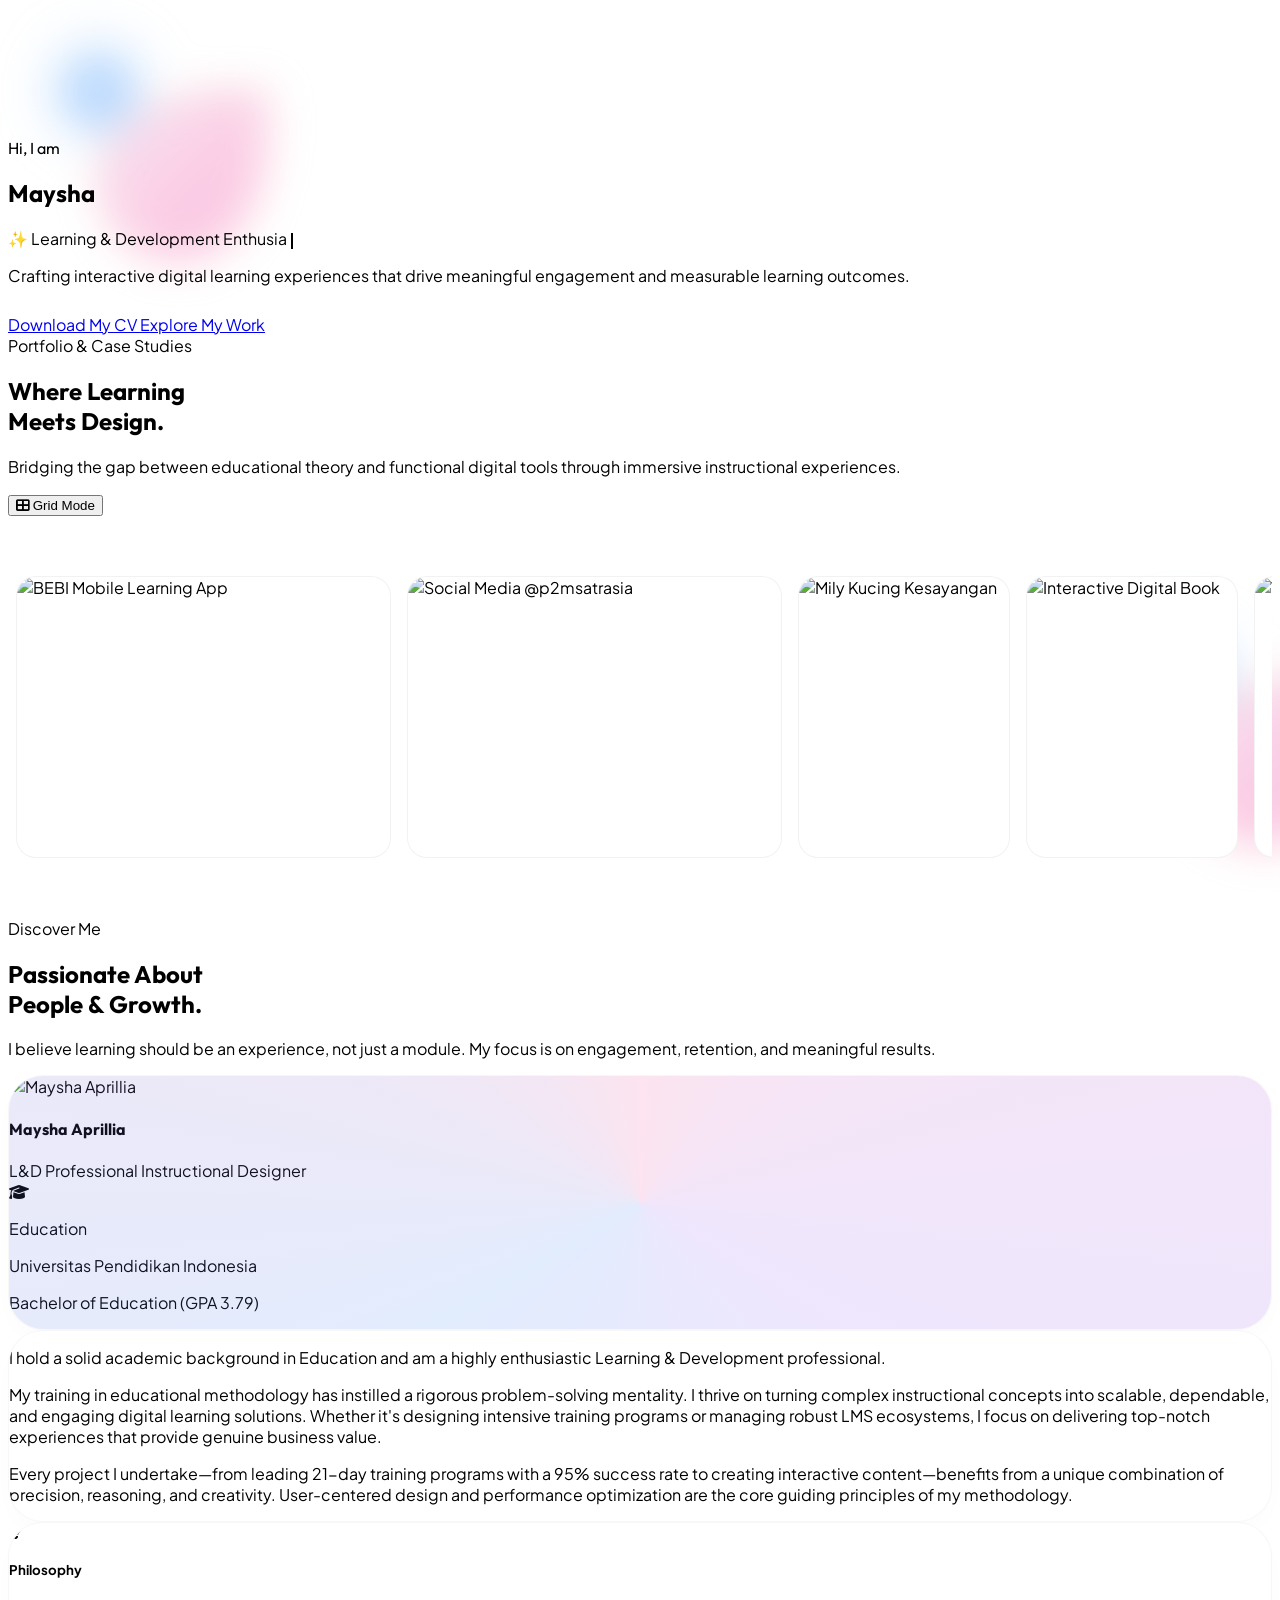
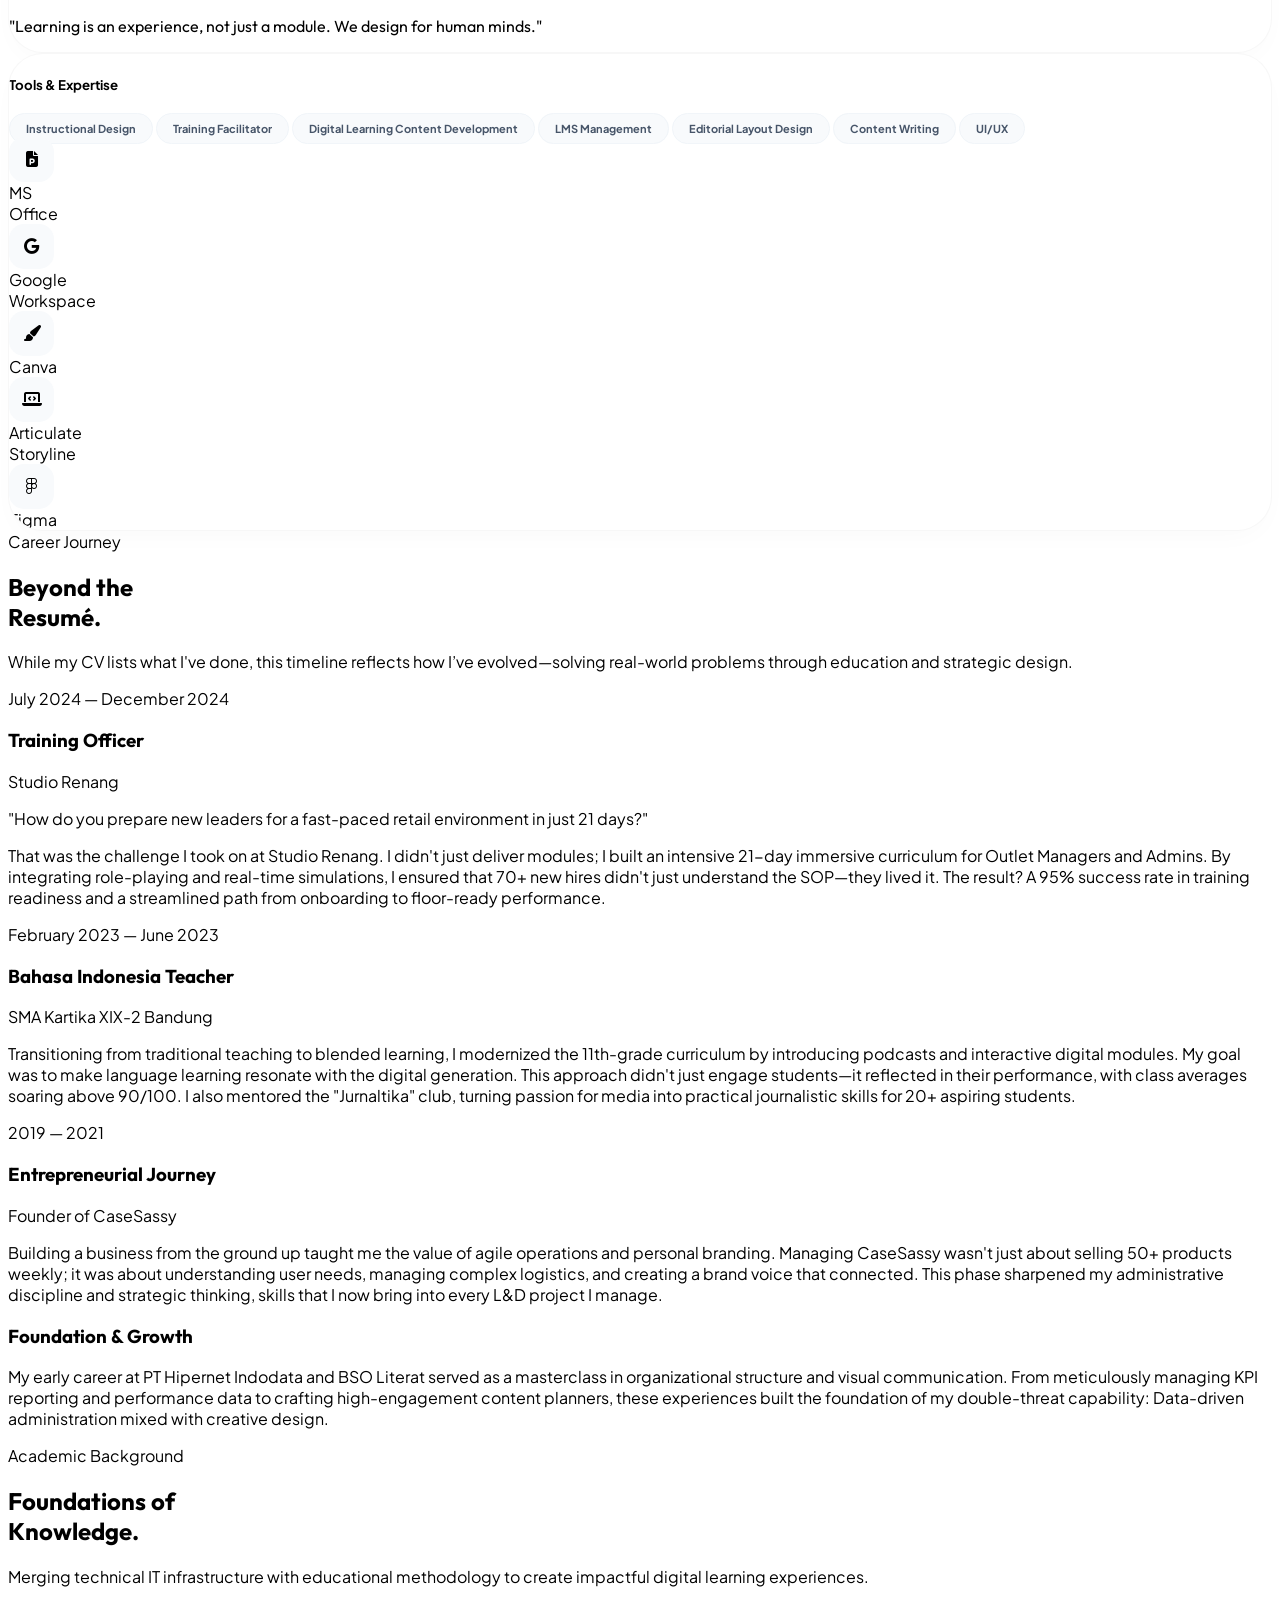
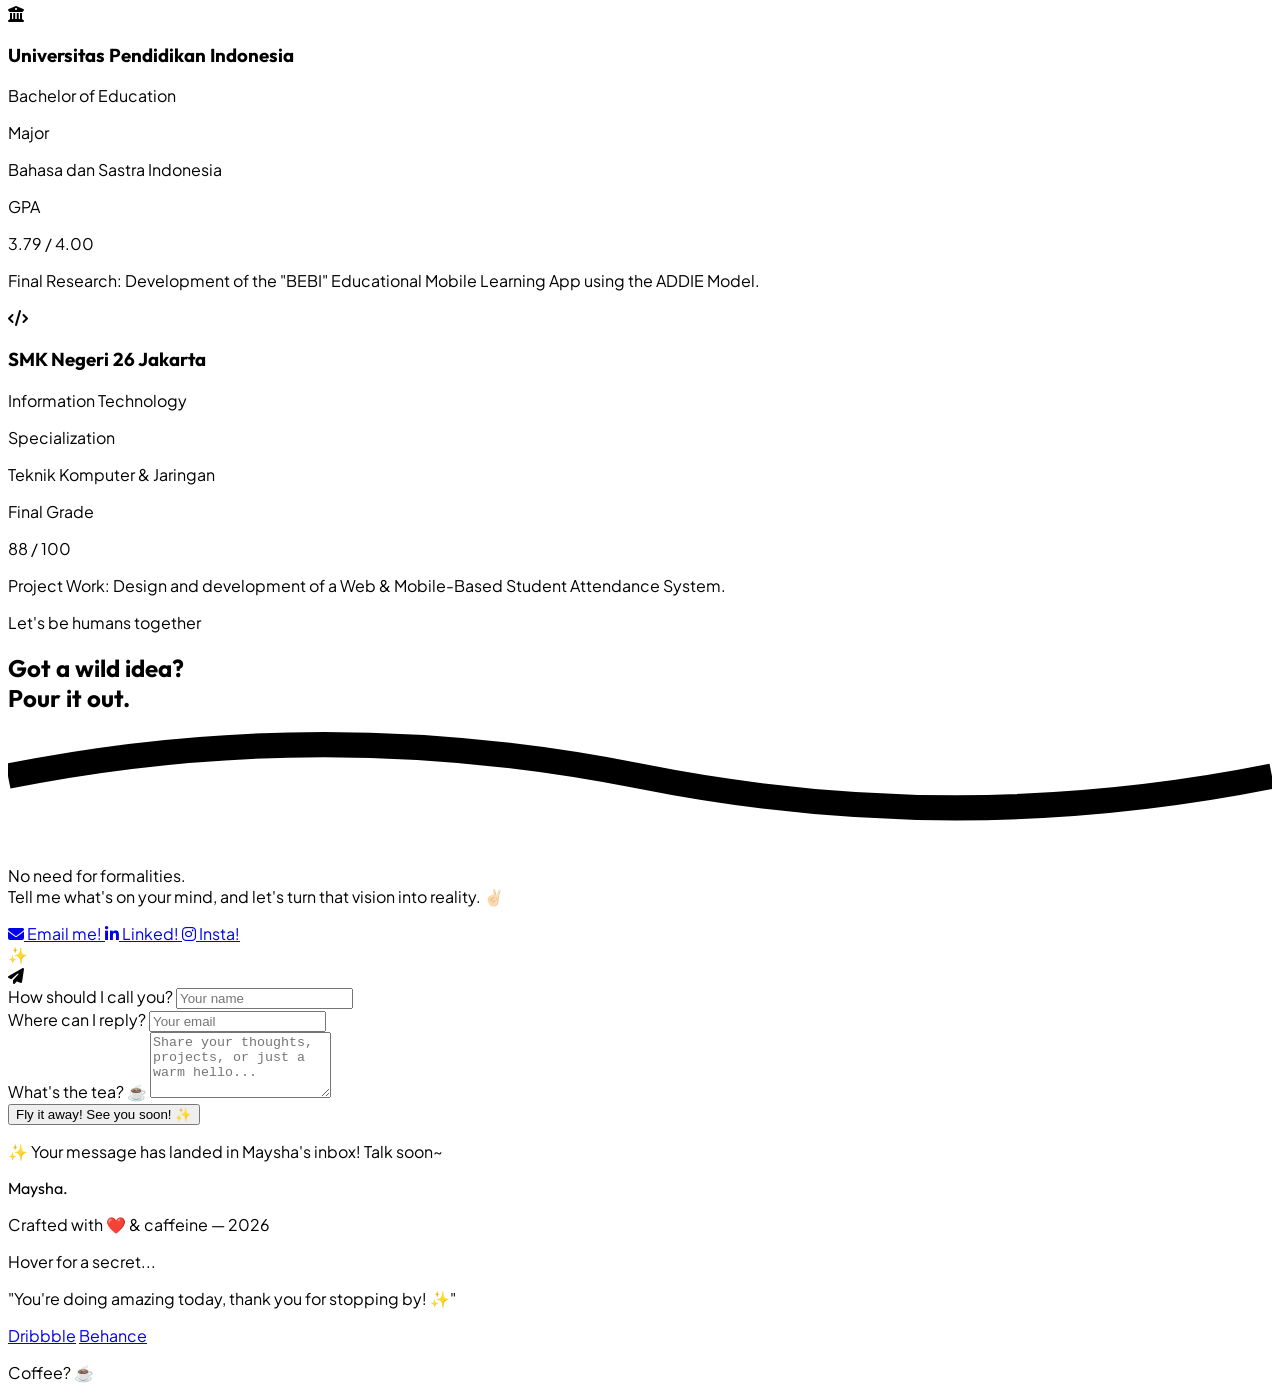
==== index.html @ 2170036a "Update index.html" ====
<!DOCTYPE html>
<html lang="id">
<head>
    <meta charset="UTF-8">
    <meta name="viewport" content="width=device-width, initial-scale=1.0">
    <meta name="description" content="Maysha Aprillia - Learning & Development Professional | Instructional Designer | Digital Learning Content Specialist">
    <title>Maysha Aprillia | L&D Professional</title>
	<link rel="icon" type="image/png" href="NAMA_FILE_GAMBAR_KAMU.png">
    
    <!-- Tailwind CSS -->
    <script src="https://cdn.tailwindcss.com"></script>
    <!-- Font Awesome -->
    <link rel="stylesheet" href="https://cdnjs.cloudflare.com/ajax/libs/font-awesome/6.5.1/css/all.min.css">
    <!-- Google Fonts -->
    <link href="https://fonts.googleapis.com/css2?family=Outfit:wght@400;700;900&family=Plus+Jakarta+Sans:wght@300;400;600;700&display=swap" rel="stylesheet">
    
    <style>
        :root {
            --primary-pink: #ec4899;
            --hover-pink: #db2777;
        }
        body {
            font-family: 'Plus Jakarta Sans', sans-serif;
            scroll-behavior: smooth;
            overflow-x: hidden;
        }
        .font-heading {
            font-family: 'Outfit', sans-serif;
        }
        .glass {
            background: rgba(255, 255, 255, 0.75);
            backdrop-filter: blur(12px);
            border: 1px solid rgba(255, 255, 255, 0.4);
        }
        .dark .glass {
            background: rgba(15, 23, 42, 0.75);
            border: 1px solid rgba(255, 255, 255, 0.1);
        }
        
        /* Reveal Animation Styles */
        .reveal {
            opacity: 0;
            transform: translateY(30px);
            transition: all 0.8s cubic-bezier(0.4, 0, 0.2, 1);
        }
        .reveal.active {
            opacity: 1;
            transform: translateY(0);
        }
        

		@keyframes blob {
            0% { transform: translate(0px, 0px) scale(1); }
            33% { transform: translate(30px, -50px) scale(1.1); }
            66% { transform: translate(-20px, 20px) scale(0.9); }
            100% { transform: translate(0px, 0px) scale(1); }
        }
        .animate-blob { animation: blob 7s infinite; }

        .typing-cursor::after {
            content: '';
            display: inline-block;
            width: 2px;
            height: 1em;
            background-color: currentColor;
            margin-left: 4px;
            animation: blink 0.6s infinite;
            vertical-align: middle;
        }
        @keyframes blink { 50% { opacity: 0; } }
		
		/* Animasi Float untuk Core Skills */
        @keyframes float {
            0%, 100% { transform: translateY(0px); }
            50% { transform: translateY(-10px); }
        }
        .float-anim { animation: float 4s ease-in-out infinite; }
        .float-anim-delay-1 { animation: float 5s ease-in-out infinite 1s; }
        .float-anim-delay-2 { animation: float 4.5s ease-in-out infinite 0.5s; }
        .animate-float { animation: float 4s ease-in-out infinite; }

        /* Social Creative Hover */
        .social-creative {
            transition: all 0.4s cubic-bezier(0.175, 0.885, 0.32, 1.275);
        }
        .social-creative:hover {
            transform: translateY(-8px) scale(1.15) rotate(5deg);
            box-shadow: 0 10px 25px rgba(236, 72, 153, 0.6);
        }
		
		.social-item {
			transition: all 0.3s ease;
		}

		.social-item:hover {
			transform: translateX(8px);
		}

        /* --- BAGIAN BUNGA GRADIENT INTERAKTIF --- */
        .flower-hero {
            position: absolute;
            width: 450px;
            height: 450px;
            filter: blur(20px);
            opacity: 0.5;
            z-index: 0;
            pointer-events: none;
            transition: transform 1.2s cubic-bezier(0.2, 0.8, 0.2, 1);
            animation: slow-rotate 25s linear infinite;
        }
        
        .flower-top-left { top: -15%; left: -10%; }
        .flower-bottom-right { bottom: 0%; right: -10%; animation-direction: reverse; }

        .flower-core {
            position: absolute;
            top: 50%;
            left: 50%;
            transform: translate(-50%, -50%);
            width: 80px;
            height: 80px;
            background: linear-gradient(135deg, #93c5fd, #60a5fa);
            border-radius: 50%;
            box-shadow: 0 0 50px rgba(147, 197, 253, 0.8), inset 0 0 15px rgba(255,255,255,0.6);
            z-index: 10;
            animation: pulse-core 4s ease-in-out infinite;
        }

        .petal {
            position: absolute;
            top: 50%;
            left: 50%;
            width: 170px;
            height: 170px;
            background: linear-gradient(135deg, #fbcfe8, #f472b6);
            border: 2px solid rgba(253, 224, 71, 0.5);
            border-radius: 80% 0 55% 50% / 55% 0 80% 50%;
            transform-origin: 0% 0%;
            animation: sway-enhanced 10s ease-in-out infinite alternate;
            box-shadow: 
                inset -10px -10px 20px rgba(255,255,255,0.4),
                inset 10px 10px 20px rgba(0,0,0,0.05);
        }

        @keyframes slow-rotate {
            from { transform: rotate(0deg); }
            to { transform: rotate(360deg); }
        }

        @keyframes pulse-core {
            0%, 100% { transform: translate(-50%, -50%) scale(1); filter: brightness(1); }
            50% { transform: translate(-50%, -50%) scale(1.2); filter: brightness(1.3); }
        }

        @keyframes sway-enhanced {
            0% { 
                transform: rotate(var(--angle)) scale(1) skew(0deg);
                filter: hue-rotate(0deg) saturate(1);
            }
            50% {
                filter: hue-rotate(10deg) saturate(1.2);
            }
            100% { 
                transform: rotate(calc(var(--angle) + 25deg)) scale(1.1) skew(8deg);
                filter: hue-rotate(-10deg) saturate(1);
            }
        }
        /* --- AKHIR BAGIAN BUNGA --- */

        .nav-scrolled #nav-inner {
            background: rgba(255, 255, 255, 0.8);
            backdrop-filter: blur(10px);
            box-shadow: 0 4px 20px rgba(0,0,0,0.05);
            border-radius: 1.5rem;
            margin-top: 0.5rem;
        }
        .dark .nav-scrolled #nav-inner {
            background: rgba(15, 23, 42, 0.8);
            border: 1px solid rgba(255,255,255,0.1);
        }
		
		/* LIGHT GLASSMORPHISM */
        .glass-white {
            background: rgba(255, 255, 255, 0.4);
            backdrop-filter: blur(12px);
            -webkit-backdrop-filter: blur(12px);
            border: 1px solid rgba(255, 255, 255, 0.6);
            box-shadow: 0 8px 32px 0 rgba(31, 38, 135, 0.05);
            transition: all 0.4s cubic-bezier(0.4, 0, 0.2, 1);
        }
        
        .glass-white:hover {
            background: rgba(255, 255, 255, 0.6);
            border-color: rgba(236, 72, 153, 0.3);
            transform: translateY(-3px);
            box-shadow: 0 12px 40px 0 rgba(31, 38, 135, 0.1);
        }

        
        .pattern-bg {
            position: absolute;
            top: 0; left: 0; width: 100%; height: 100%;
            background-image: radial-gradient(#e2e8f0 1px, transparent 1px);
            background-size: 40px 40px;
            opacity: 0.5;
        }

        /* --- Custom Navigation --- */
        #navbar {
			transition: 
				width 0.6s cubic-bezier(0.16, 1, 0.3, 1), 
				top 0.6s cubic-bezier(0.16, 1, 0.3, 1), 
				padding 0.6s cubic-bezier(0.16, 1, 0.3, 1), 
				background-color 0.6s ease,
				border-radius 0.6s cubic-bezier(0.16, 1, 0.3, 1),
				box-shadow 0.6s ease;
			width: 100%;
			top: 0;
			left: 50%;
			transform: translateX(-50%) translateZ(0); /* Tambahkan translateZ untuk akselerasi GPU */
			padding: 1.5rem 2rem;
			will-change: width, top, padding;
			backface-visibility: hidden;
		}

		.nav-scrolled {
			top: 15px !important;
			width: 90% !important;
			max-width: 1200px;
			background: rgba(255, 255, 255, 0.75) !important;
			backdrop-filter: blur(10px); /* Kurangi sedikit blur untuk performa */
			-webkit-backdrop-filter: blur(10px);
			border-radius: 24px;
			padding: 0.75rem 2.5rem !important;
			box-shadow: 0 20px 25px -5px rgba(0, 0, 0, 0.05);
			border: 1px solid rgba(255, 255, 255, 0.4);
		}

        .dark .nav-scrolled {
            background: rgba(15, 23, 42, 0.75) !important;
            border: 1px solid rgba(255,255,255,0.1);
        }

        .nav-link {
            position: relative;
            font-size: 13px;
            font-weight: 600;
            letter-spacing: 0.02em;
        }
        .nav-link::after {
            content: '';
            position: absolute;
            width: 0; height: 2px; bottom: -4px; left: 0;
            background-color: var(--primary-pink);
            transition: width 0.3s ease;
        }
        .nav-link:hover::after { width: 100%; }

        /* Slider Container */
		.slider-wrapper {
			width: 100%;
			padding: 60px 0;
			overflow-x: auto; /* HARUS auto supaya bisa digeser manual */
			position: relative;
			transition: all 0.5s ease;
			
			/* Tambahkan ini biar geser pakai jari/touchpad kerasa smooth */
			scroll-behavior: auto; /* Pakai auto biar JS loop kita gak 'delay' */
			-webkit-overflow-scrolling: touch;
			
			/* Menyembunyikan scrollbar */
			scrollbar-width: none;
		}

		.slider-wrapper::-webkit-scrollbar {
			display: none;
		}

        .marquee-content {
			display: flex;
			width: max-content;
			animation: scroll 40s linear infinite;
			will-change: transform; /* Tambahkan ini untuk performa lebih enteng */
		}

        /* Animasi berhenti HANYA saat kursor di atas card tertentu */
        .project-card:hover ~ .project-card { /* Optional: slow down effect */ }
        
        /* Logic baru: Wrapper tidak mematikan animasi, tapi Card yang memicu pause pada container */
        .marquee-content:has(.project-card:hover) {
            animation-play-state: paused;
        }

        @keyframes scroll {
            0% { transform: translateX(0); }
            100% { transform: translateX(-50%); }
        }

        /* Project Card — variable width sesuai rasio foto */
        .project-card {
            height: 280px;
            margin: 0 8px;
            border-radius: 20px;
            position: relative;
            background: #fff;
            overflow: hidden;
            flex-shrink: 0;
            transition: transform 0.5s cubic-bezier(0.23, 1, 0.32, 1), box-shadow 0.5s ease;
            cursor: pointer;
            border: 1px solid rgba(0,0,0,0.05);
        }

        .dark .project-card { background: #1e293b; border-color: rgba(255,255,255,0.05); }

        .project-card:hover {
            transform: translateY(-16px) scale(1.03);
            box-shadow: 0 40px 80px -10px rgba(236, 72, 153, 0.35);
            z-index: 10;
        }

        .project-img {
            width: 100%;
            height: 100%;
            object-fit: cover;
			aspect-ratio: auto;
            transition: transform 0.7s ease, filter 0.5s ease;
        }

        .project-card:hover .project-img {
            transform: scale(1.08);
            filter: brightness(0.45);
        }

        /* Overlay konten saat hover */
        .card-overlay {
            position: absolute;
            inset: 0;
            padding: 24px;
            display: flex;
            flex-direction: column;
            justify-content: flex-end;
            background: linear-gradient(to top, rgba(0,0,0,0.8) 0%, rgba(0,0,0,0.1) 60%, transparent 100%);
            opacity: 0;
            transition: opacity 0.4s ease;
        }

        .project-card:hover .card-overlay {
            opacity: 1;
        }

        /* Badge kategori */
        .card-badge-pill {
            display: inline-block;
            padding: 4px 10px;
            background: rgba(236, 72, 153, 0.8);
            backdrop-filter: blur(8px);
            border-radius: 99px;
            font-size: 9px;
            font-weight: 800;
            letter-spacing: 0.1em;
            text-transform: uppercase;
            color: white;
            margin-bottom: 8px;
            width: fit-content;
            transform: translateY(10px);
            opacity: 0;
            transition: transform 0.4s ease 0.05s, opacity 0.4s ease 0.05s;
        }

        .project-card:hover .card-badge-pill {
            transform: translateY(0);
            opacity: 1;
        }

        /* Judul project */
        .card-title {
            font-size: 20px;
            font-weight: 900;
            font-family: 'Outfit', sans-serif;
            color: white;
            line-height: 1.2;
            margin-bottom: 14px;
            transform: translateY(12px);
            opacity: 0;
            transition: transform 0.4s ease 0.1s, opacity 0.4s ease 0.1s;
        }

        .project-card:hover .card-title {
            transform: translateY(0);
            opacity: 1;
        }

        /* Tombol View Project — kreatif ✨ */
        .view-btn {
            display: inline-flex;
            align-items: center;
            gap: 8px;
            width: fit-content;
            padding: 10px 18px;
            background: white;
            color: #ec4899;
            border-radius: 99px;
            font-size: 11px;
            font-weight: 800;
            letter-spacing: 0.05em;
            text-transform: uppercase;
            transform: translateY(14px);
            opacity: 0;
            transition: transform 0.4s ease 0.15s, opacity 0.4s ease 0.15s, background 0.25s ease, color 0.25s ease, box-shadow 0.25s ease;
            position: relative;
            overflow: hidden;
        }

        .view-btn::before {
            content: '';
            position: absolute;
            inset: 0;
            background: linear-gradient(135deg, #ec4899, #8b5cf6);
            opacity: 0;
            transition: opacity 0.25s ease;
            border-radius: 99px;
        }

        .view-btn:hover::before { opacity: 1; }
        .view-btn:hover { color: white; box-shadow: 0 8px 20px rgba(236,72,153,0.5); }

        .view-btn span, .view-btn i { position: relative; z-index: 1; }

        .view-btn i {
            transition: transform 0.3s ease;
        }

        .view-btn:hover i {
            transform: translateX(4px);
        }

        .project-card:hover .view-btn {
            transform: translateY(0);
            opacity: 1;
        }

        /* Grid mode — reset width */
        /* Grid Mode — Pinterest masonry layout */
        .grid-mode .slider-wrapper {
            overflow: visible;
            padding: 40px 20px;
        }

        /* Container pakai CSS columns untuk masonry */
        .grid-mode .marquee-content {
            animation: none !important;
            display: block !important;
            width: 100% !important;
            max-width: 1100px;
            margin: 0 auto;
            transform: none !important;
            columns: 2;
            column-gap: 20px;
        }

        @media (min-width: 768px) {
            .grid-mode .marquee-content { columns: 3; }
        }

        @media (min-width: 1024px) {
            .grid-mode .marquee-content { columns: 4; }
        }

        /* Card di grid mode: lebar penuh kolom, tinggi ngikutin rasio foto */
        .grid-mode .project-card {
            margin: 0 0 20px 0 !important;
            width: 100% !important;
            height: auto !important;
            break-inside: avoid;
            display: block;
        }

        /* Gambar di grid mode: tinggi otomatis sesuai rasio asli */
        .grid-mode .project-img {
            height: auto !important;
            aspect-ratio: var(--card-ratio, 4/3);
            width: 100%;
            object-fit: cover;
        }

        /* Modal */
        #projectModal {
            position: fixed;
            inset: 0;
            z-index: 999;
            display: none;
            align-items: center;
            justify-content: center;
            backdrop-filter: blur(20px);
            background: rgba(15, 23, 42, 0.75);
            padding: 24px;
			transition: opacity 0.4s ease;
        }

        #projectModal.closing {
            animation: backdropOut 0.35s ease forwards;
        }

        @keyframes backdropOut {
            to { opacity: 0; }
        }

        .modal-body {
            background: white;
            width: 95%;
            max-width: 1000px;
            max-height: 92vh;
            border-radius: 8px;
            display: flex;
            flex-direction: column;
            overflow-y: auto;
            overflow-x: hidden;
            box-shadow: 0 60px 180px -30px rgba(0,0,0,0.4);
            animation: modalIn 0.4s cubic-bezier(0.34, 1.56, 0.64, 1);
            position: relative;
            scrollbar-width: thin;
            scrollbar-color: #f472b6 transparent;
        }

        .modal-body::-webkit-scrollbar { width: 4px; }
        .modal-body::-webkit-scrollbar-track { background: transparent; }
        .modal-body::-webkit-scrollbar-thumb { background: #f472b6; border-radius: 99px; }

        .modal-body.closing {
            animation: modalOut 0.32s cubic-bezier(0.4, 0, 1, 1) forwards;
        }

        .dark .modal-body { background: #1e293b; color: white; }

        /* Foto ikut scroll — bukan fixed */
        .modal-hero {
            position: relative;
            width: 100%;
            height: 420px;
            flex-shrink: 0;
            overflow: hidden;
        }

        .modal-hero-img {
            width: 100%;
            height: 100%;
            background-size: cover;
            background-position: center;
            transition: transform 0.8s ease;
        }

        .modal-hero:hover .modal-hero-img {
            transform: scale(1.04);
        }

        .modal-hero-overlay {
            position: absolute;
            inset: 0;
            background: linear-gradient(to bottom, rgba(0,0,0,0.0) 30%, rgba(0,0,0,0.65) 100%);
            display: flex;
            flex-direction: column;
            justify-content: flex-end;
            padding: 28px 32px;
        }

        /* Konten bawah foto */
        .modal-content {
            padding: 32px 32px 40px;
        }

        /* Animasi Masuk: Mengembang lembut + Transparansi */
		@keyframes modalIn {
			0% { 
				opacity: 0; 
				transform: scale(0.9) translateY(20px); 
				filter: blur(10px);
			}
			100% { 
				opacity: 1; 
				transform: scale(1) translateY(0);
				filter: blur(0);
			}
		}

		/* Animasi Keluar: Menyusut + Menghilang */
		@keyframes modalOut {
			0% { 
				opacity: 1; 
				transform: scale(1) translateY(0); 
			}
			100% { 
				opacity: 0; 
				transform: scale(0.95) translateY(10px); 
			}
		}

        /* Gallery in Modal */
        .gallery-grid {
            display: grid;
            grid-template-columns: repeat(2, 1fr);
            gap: 15px;
            margin-top: 25px;
        }
        .gallery-item {
            border-radius: 20px;
            overflow: hidden;
            height: 180px;
        }
        .gallery-item img {
            width: 100%;
            height: 100%;
            object-fit: cover;
            transition: transform 0.5s ease;
        }
        .gallery-item:hover img { transform: scale(1.1); }
		
		/* Mencegah foto terpotong saat pindah kolom di gallery */
		.break-inside-avoid {
			break-inside: avoid-column;
			-webkit-column-break-inside: avoid;
		}

		/* Mengatur agar gambar di gallery tetap proporsional */
		#modalGallery img {
			display: block;
			width: 100%;
			height: auto;
		}
		
		/* ENHANCED SLOW PULSE ANIMATION (WHITE FOR PINK BUTTON) */
        @keyframes pulseEffect {
            0% { transform: scale(1); opacity: 1; }
            100% { transform: scale(3.5); opacity: 0; }
        }

        .pulse-bullet-container {
            position: relative;
            display: flex;
            align-items: center;
            justify-content: center;
            width: 12px;
            height: 12px;
            margin-right: 14px;
        }

        .pulse-bullet-main {
            width: 8px;
            height: 8px;
            background: #ffffff;
            border-radius: 50%;
            z-index: 2;
            box-shadow: 0 0 8px rgba(255, 255, 255, 0.8);
        }

        .pulse-bullet-ring {
            position: absolute;
            width: 70%;
            height: 70%;
            background: rgba(255, 255, 255, 0.6);
            border-radius: 50%;
            animation: pulseEffect 2s cubic-bezier(0.4, 0, 0.2, 1) infinite;
            z-index: 1;
        }
		
		/* Bento Styles */
        .bento-card {
            background: #fff; border-radius: 35px; border: 1px solid rgba(0,0,0,0.03);
            box-shadow: 0 10px 30px -10px rgba(0,0,0,0.03); transition: all 0.4s ease;
            overflow: hidden; position: relative; display: flex; flex-direction: column;
        }
        .dark .bento-card { background: #1e293b; border-color: rgba(255,255,255,0.05); }
        .bento-card:hover { transform: translateY(-5px); border-color: rgba(236, 72, 153, 0.2); }
        
        .profile-blob {
            position: absolute; width: 150%; height: 150%; top: -25%; left: -25%;
            background: conic-gradient(from 0deg at 50% 50%, #ec4899, #8b5cf6, #3b82f6, #ec4899);
            animation: spinBlob 12s linear infinite; opacity: 0.15; z-index: 0;
        }
        @keyframes spinBlob { 100% { transform: rotate(360deg); } }

        .skill-pill {
            background: #f8fafc; border: 1px solid #f1f5f9; color: #475569;
            padding: 8px 16px; border-radius: 100px; font-size: 11px; font-weight: 700; transition: all 0.3s ease;
        }
        .skill-pill:hover { background: var(--primary-pink); color: white; transform: translateY(-2px); }

        .tool-icon-wrapper {
            width: 45px; height: 45px; display: flex; align-items: center; justify-content: center;
            background: #f8fafc; border-radius: 15px; transition: all 0.3s ease;
        }
        .dark .tool-icon-wrapper { background: rgba(15, 23, 42, 0.4); }
    </style>
</head>

<body class="bg-slate-50 text-slate-900 transition-colors duration-300 dark:bg-slate-950 dark:text-slate-100">

	<!-- Background Blobs -->
    <div class="fixed inset-0 z-[-1] overflow-hidden pointer-events-none">
        <div class="absolute top-[-10%] left-[-10%] w-96 h-96 bg-pink-200/40 dark:bg-pink-900/20 rounded-full blur-3xl animate-blob"></div>
        <div class="absolute bottom-[-10%] right-[-10%] w-96 h-96 bg-rose-200/40 dark:bg-rose-900/20 rounded-full blur-3xl animate-blob" style="animation-delay: 2s;"></div>
    </div>

    <!-- Navigation -->
    <nav id="navbar" class="fixed z-50 flex justify-between items-center bg-transparent">
        <div class="flex items-center gap-2">
			<div class="text-slate-900 font-heading font-black text-xl tracking-tighter">
             Maysha<span class="text-pink-500">.</span>
            </div>
        </div>
        
        <div class="hidden md:flex items-center gap-10">
            <a href="#about" class="nav-link text-gray-500 dark:text-gray-300 hover:text-pink-500 dark:hover:text-pink-400 uppercase tracking-widest text-[11px] font-bold">About</a>
			<a href="#experience" class="nav-link text-gray-500 dark:text-gray-300 hover:text-pink-500 dark:hover:text-pink-400 uppercase tracking-widest text-[11px] font-bold">Experience</a>
			<a href="#contact" class="nav-link text-gray-500 dark:text-gray-300 hover:text-pink-500 dark:hover:text-pink-400 uppercase tracking-widest text-[11px] font-bold">Contact</a>
            <button id="themeToggle" class="w-10 h-10 flex items-center justify-center rounded-xl bg-white dark:bg-slate-800 shadow-sm text-slate-600 dark:text-slate-300 transition-all hover:scale-110">
                <i id="moonIcon" class="fa-solid fa-moon"></i>
                <i id="sunIcon" class="fa-solid fa-sun hidden"></i>
            </button>
        </div>

        <button class="md:hidden text-gray-800 dark:text-white text-2xl">
            <i class="fa-solid fa-bars-staggered"></i>
        </button>
    </nav>

    <!-- Hero Section -->
    <section id="home" class="relative min-h-screen flex items-center justify-center pt-20 px-6 overflow-hidden">
        
        <!-- Interactive Flower Background -->
        <div id="flowerTL" class="flower-hero flower-top-left">
            <div class="petal" style="--angle: 0deg;"></div>
            <div class="petal" style="--angle: 90deg;"></div>
            <div class="petal" style="--angle: 180deg;"></div>
            <div class="petal" style="--angle: 270deg;"></div>
            <div class="flower-core"></div>
        </div>

        <div id="flowerBR" class="flower-hero flower-bottom-right">
            <div class="petal" style="--angle: 45deg;"></div>
            <div class="petal" style="--angle: 135deg;"></div>
            <div class="petal" style="--angle: 225deg;"></div>
            <div class="petal" style="--angle: 315deg;"></div>
            <div class="flower-core"></div>
        </div>
		
        <div class="max-w-5xl text-center">
            <div class="reveal">
                <p class="text-xl md:text-3xl font-heading font-black text-slate-400 dark:text-slate-500 mb-2 tracking-[0.05em]">Hi, I am</p>
                
                <h1 class="text-6xl md:text-8xl font-heading font-black leading-none tracking-tighter mb-8 bg-gradient-to-br from-rose-500 via-pink-300 to-rose-300 bg-clip-text text-transparent bg-[length:200%_auto] hover:bg-right transition-all duration-1000 cursor-default">
                <span class="font-iconic pr-2">Maysha <br class="md:hidden">
				</h1>

                <div class="flex flex-col items-center gap-7">
					<div class="px-6 py-3 rounded-2xl bg-white dark:bg-slate-900 shadow-xl border border-slate-200 dark:border-slate-800">
						<span id="typing-text" class="typing-cursor text-base md:text-lg font-bold text-slate-700 dark:text-slate-300"></span>
					</div>

					<p class="text-lg text-slate-600 dark:text-slate-400 max-w-2xl mx-auto leading-relaxed">
						Crafting interactive digital learning experiences that drive meaningful engagement and measurable learning outcomes.
					</p>

                    <div class="flex flex-wrap justify-center gap-6 mt-6">
                        <!-- BUTTON DOWNLOAD CV: Dengan Bullet Pulse & Animasi Icon Slide Down -->
                        <a href="https://drive.google.com/file/d/1y6iEFd8xSufeArI94Qi6zAc3wOn26Ciw/view?usp=sharing" target="_blank" rel="noopener noreferrer" 
                           class="group inline-flex items-center px-10 py-4 rounded-2xl font-black uppercase tracking-widest text-xs bg-pink-500 text-white shadow-xl hover:shadow-pink-500/30 hover:-translate-y-1 transition-all duration-300">
                            <div class="pulse-bullet-container">
                                <div class="pulse-bullet-main"></div>
                                <div class="pulse-bullet-ring"></div>
                            </div>
                            <span class="mr-3">Download My CV</span>
                            
                        </a>
					
                        <a href="#project" class="px-10 py-4 rounded-2xl font-black border-2 border-slate-200 dark:border-slate-800 hover:border-pink-500 hover:text-pink-500 transition text-xs uppercase tracking-wider bg-white/50 dark:bg-transparent backdrop-blur-sm">
                            Explore My Work
                        </a>
                    </div>
                </div>
            </div>
        </div>
    </section>

	<!-- Section Title & Controls -->
	<section id="project">
    <div class="pt-32 px-12 max-w-7xl md:px-20 mx-auto"> 
        <div class="flex flex-col md:flex-row justify-between items-start md:items-end gap-10">
            <div class="max-w-2xl mb-12 reveal">
                <span class="block text-pink-500 font-bold tracking-[0.2em] uppercase text-base mb-3">
				Portfolio & Case Studies
				</span>
				<h2 class="text-4xl md:text-5xl font-black text-slate-900 dark:text-white font-heading leading-tight tracking-tighter mb-6">
				Where Learning <br>
				<span class="text-pink-500">Meets Design.</span>
				</h2>
                <p class="text-slate-600 dark:text-slate-400 text-base md:text-lg leading-relaxed max-w-xl border-l-4 border-pink-500/20 pl-6">
                    Bridging the gap between educational theory and functional digital tools through immersive instructional experiences.
                </p>
            </div>

            <div class="mb-12 flex items-center self-start md:self-end">
                <button id="toggleLayout" 
                class="flex items-center gap-3 px-8 py-4 bg-slate-50 dark:bg-slate-800 text-slate-900 dark:text-white rounded-full font-bold shadow-sm border border-slate-200 dark:border-slate-700 hover:bg-pink-500 hover:border-pink-500 hover:text-white hover:shadow-lg hover:shadow-pink-500/20 transition-all duration-300 group">
                <i class="fa-solid fa-table-cells-large group-hover:rotate-90 transition-transform duration-500"></i>
                <span id="layoutText" class="tracking-wide">Grid Mode</span>
            </button>
        </div>
    </div>
</section>
	
    <!-- Main View Area -->
    <div id="projectContainer" class="slider-wrapper">
        <div class="marquee-content" id="marquee">
            <!-- Project Cards generated by JS -->
        </div>
    </div>

    <div id="projectModal" class="items-center justify-center">
        <div class="modal-body">

            <!-- Foto ikut scroll — bagian dari konten -->
            <div class="modal-hero">
                <div id="modalImg" class="modal-hero-img"></div>
                <div class="modal-hero-overlay">
                    <div id="modalBadge" class="mb-2"></div>
                    <h2 id="modalTitle" class="text-3xl font-black text-white font-heading leading-tight"></h2>
                </div>
                <!-- Close button melayang di atas foto -->
                <button onclick="closeModal()" class="absolute top-4 right-4 z-10 w-10 h-10 rounded-full bg-black/30 backdrop-blur-md text-white flex items-center justify-center hover:bg-pink-500 transition-all duration-300">
                    <i class="fa-solid fa-xmark text-sm"></i>
                </button>
            </div>

            <!-- Konten bawah -->
            <div class="modal-content">

                <!-- Deskripsi singkat -->
                <p id="modalDesc" class="text-slate-500 dark:text-slate-400 text-base leading-relaxed mb-8"></p>

                <!-- Stats: Impact & Stack -->
                <div class="grid grid-cols-2 gap-6 border-y border-slate-100 dark:border-slate-700 py-6 mb-8">
                    <div>
                        <span class="block text-[10px] font-bold text-pink-500 uppercase tracking-widest mb-1">Impact</span>
                        <p id="modalImpact" class="font-bold text-slate-900 dark:text-white"></p>
                    </div>
                    <div>
                        <span class="block text-[10px] font-bold text-pink-500 uppercase tracking-widest mb-1">Tech Stack</span>
                        <p id="modalStack" class="font-bold text-slate-900 dark:text-white"></p>
                    </div>
                </div>

                <!-- Cerita proses pengerjaan -->
                <div class="mb-8">
                    <h4 class="text-[10px] font-bold uppercase tracking-widest text-slate-400 mb-4">The Process</h4>
                    <p id="modalProcess" class="text-slate-600 dark:text-slate-400 text-base leading-relaxed"></p>
                </div>

                <!-- Gallery -->
                <div>
                    <h4 class="text-[10px] font-bold uppercase tracking-widest text-slate-400 mb-4">Gallery Project</h4>
                    <div class="gallery-grid" id="modalGallery"></div>
                </div>

            </div>
        </div>
    </div>

   

	<!-- About Me Section -->
	<section id="about" class="pt-32 pb-16 px-6 md:px-20 max-w-7xl mx-auto">
    <div class="max-w-2xl mb-12 reveal">
        <span class="block text-pink-500 font-bold tracking-[0.2em] uppercase text-base mb-3">
            Discover Me
        </span>
        <h2 class="text-4xl md:text-5xl font-black text-slate-900 dark:text-white font-heading leading-tight tracking-tighter mb-6">
            Passionate About <br> <span class="text-pink-500">People & Growth.</span>
        </h2>
        <p class="text-slate-600 dark:text-slate-400 text-base md:text-lg leading-relaxed max-w-xl border-l-4 border-pink-500/20 pl-6">
			I believe learning should be an experience, not just a module. My focus is on engagement, retention, and meaningful results.
        </p>
    </div>
   

        <!-- Bento Grid Structure -->
        <div class="grid grid-cols-1 lg:grid-cols-12 gap-6 auto-rows-[minmax(180px,auto)]">
            
            <!-- Profile Column (Left) -->
            <div class="bento-card lg:col-span-4 lg:row-span-3 p-8 group">
                <div class="relative w-full aspect-[4/5] rounded-[30px] overflow-hidden mb-6">
                    <div class="profile-blob"></div>
                    <img src="https://lh3.googleusercontent.com/d/1UBHD5HToeOyBGSdjMNQOkwwawB9d-90E" 
                         alt="Maysha Aprillia" 
                         class="relative z-10 w-full h-full object-cover transition-transform duration-700 group-hover:scale-110">
                </div>
                
                <h4 class="text-4xl font-black font-heading text-slate-900 dark:text-white mb-5">Maysha Aprillia</h4>
                
                <!-- Core Skill Pills -->
                <div class="flex flex-wrap gap-1 mb-5">
                    <span class="px-3 py-1.5 bg-pink-50 text-pink-600 dark:bg-pink-900/30 dark:text-pink-400 text-[10px] font-bold rounded-lg uppercase tracking-wider">L&D Professional</span>
                    <span class="px-3 py-1.5 bg-indigo-50 text-indigo-600 dark:bg-indigo-900/30 dark:text-indigo-400 text-[10px] font-bold rounded-lg uppercase tracking-wider">Instructional Designer</span>
                </div>

                <!-- Education Shape -->
                <div class="mt-auto p-4 bg-slate-50 dark:bg-slate-800/50 rounded-2xl border border-slate-100 dark:border-slate-700/50 flex items-center gap-4">
                    <div class="w-10 h-10 rounded-full bg-pink-100 dark:bg-pink-900/40 text-pink-500 flex items-center justify-center shrink-0">
                        <i class="fa-solid fa-graduation-cap"></i>
                    </div>
                    <div>
                        <p class="text-[10px] font-bold uppercase tracking-widest text-slate-400 mb-0.5">Education</p>
                        <p class="text-xs font-bold text-slate-900 dark:text-white">Universitas Pendidikan Indonesia</p>
                        <p class="text-[11px] font-medium text-slate-500 dark:text-slate-400">Bachelor of Education (GPA 3.79)</p>
                    </div>
                </div>
            </div>

            <!-- Narrative Column (Right) -->
            <div class="bento-card lg:col-span-8 lg:row-span-2 p-10 bg-white dark:bg-slate-800 border-none shadow-2xl">
                <div class="relative z-10">
                    <p class="text-base md:text-2xl text-slate-700 dark:text-slate-200 leading-relaxed font-semibold">
                        I hold a solid academic background in <span class="text-slate-900 dark:text-white underline decoration-pink-500 decoration-4">Education</span> and am a highly enthusiastic <span class="text-pink-500">Learning & Development professional.</span>
                    </p>
                    <p class="mt-6 text-base text-lg text-slate-500 dark:text-slate-400 leading-relaxed">
                        My training in educational methodology has instilled a rigorous problem-solving mentality. I thrive on turning complex instructional concepts into scalable, dependable, and engaging digital learning solutions. Whether it's designing intensive training programs or managing robust LMS ecosystems, I focus on delivering top-notch experiences that provide genuine business value.
                    </p>
                    <p class="mt-6 text-base text-lg text-slate-500 dark:text-slate-400 leading-relaxed">
                        Every project I undertake—from leading 21-day training programs with a <span class="text-indigo-500 font-bold">95% success rate</span> to creating interactive content—benefits from a unique combination of precision, reasoning, and creativity. User-centered design and performance optimization are the core guiding principles of my methodology.
                    </p>
                </div>
            </div>

            <!-- Philosophy (Bottom Right Small - Replaces Education) -->
            <div class="bento-card lg:col-span-3 lg:row-span-1 p-8 bg-gradient-to-br from-pink-500 to-indigo-600 text-white relative flex flex-col justify-center">
                <i class="fa-solid fa-lightbulb absolute top-6 right-6 text-4xl opacity-20"></i>
                <h5 class="text-[10px] font-bold uppercase tracking-widest text-white/70 mb-3">Philosophy</h5>
                <p class="text-xl font-bold leading-tight font-heading italic">
                    "Learning is an <span class="text-pink-200 underline decoration-pink-300">experience</span>, not just a module. We design for human minds."
                </p>
            </div>

            <!-- Competency & Tools (Bottom Wide) -->
            <div class="bento-card lg:col-span-5 lg:row-span-1 p-8 flex flex-col justify-between">
                <div>
                    <h5 class="text-[10px] font-bold uppercase tracking-widest text-slate-400 mb-4">Tools & Expertise</h5>
                    <div class="flex flex-wrap gap-2 mb-6">
                        <span class="skill-pill">Instructional Design</span>
						<span class="skill-pill">Training Facilitator</span>
                        <span class="skill-pill">Digital Learning Content Development</span>
                        <span class="skill-pill">LMS Management</span>
                        <span class="skill-pill">Editorial Layout Design</span>
						<span class="skill-pill">Content Writing</span>
						<span class="skill-pill">UI/UX</span>
                    </div>
                </div>
                
                <!-- Tool Icons with Text Labels -->
                <div class="flex items-start justify-between gap-2 w-full mt-auto">
                    <div class="flex flex-col items-center gap-2 group cursor-pointer w-1/5">
                        <div class="tool-icon-wrapper group-hover:scale-110 group-hover:bg-white dark:group-hover:bg-slate-700 shadow-sm transition-transform"><i class="fa-solid fa-file-powerpoint text-red-500"></i></div>
                        <span class="text-[8px] font-bold text-slate-500 dark:text-slate-400 uppercase text-center leading-tight group-hover:text-red-500 transition-colors">MS<br>Office</span>
                    </div>
                    <div class="flex flex-col items-center gap-2 group cursor-pointer w-1/5">
                        <div class="tool-icon-wrapper group-hover:scale-110 group-hover:bg-white dark:group-hover:bg-slate-700 shadow-sm transition-transform"><i class="fa-brands fa-google text-blue-500"></i></div>
                        <span class="text-[8px] font-bold text-slate-500 dark:text-slate-400 uppercase text-center leading-tight group-hover:text-blue-500 transition-colors">Google<br>Workspace</span>
                    </div>
                    <div class="flex flex-col items-center gap-2 group cursor-pointer w-1/5">
                        <div class="tool-icon-wrapper group-hover:scale-110 group-hover:bg-white dark:group-hover:bg-slate-700 shadow-sm transition-transform"><i class="fa-solid fa-paintbrush text-teal-500"></i></div>
                        <span class="text-[8px] font-bold text-slate-500 dark:text-slate-400 uppercase text-center leading-tight group-hover:text-teal-500 transition-colors">Canva</span>
                    </div>
                    <div class="flex flex-col items-center gap-2 group cursor-pointer w-1/5">
                        <div class="tool-icon-wrapper group-hover:scale-110 group-hover:bg-white dark:group-hover:bg-slate-700 shadow-sm transition-transform"><i class="fa-solid fa-laptop-code text-pink-500"></i></div>
                        <span class="text-[8px] font-bold text-slate-500 dark:text-slate-400 uppercase text-center leading-tight group-hover:text-pink-500 transition-colors">Articulate<br>Storyline</span>
                    </div>
                    <div class="flex flex-col items-center gap-2 group cursor-pointer w-1/5">
                        <div class="tool-icon-wrapper group-hover:scale-110 group-hover:bg-white dark:group-hover:bg-slate-700 shadow-sm transition-transform"><i class="fa-brands fa-figma text-orange-500"></i></div>
                        <span class="text-[8px] font-bold text-slate-500 dark:text-slate-400 uppercase text-center leading-tight group-hover:text-orange-500 transition-colors">Figma</span>
                    </div>
                </div>
            </div>

        </div>
    </section>

    <!-- Experience Section - Garis Vertikal Fill from Bottom -->
	<section id="experience" class="pt-32 pb-24">
    <div class="max-w-7xl mx-auto px-12 md:px-20">
        
        <div class="max-w-2xl mb-16 reveal">
            <span class="block text-pink-500 font-bold tracking-[0.2em] uppercase text-base mb-3">
                Career Journey
            </span>
            <h2 class="text-4xl md:text-5xl font-black text-slate-900 dark:text-white font-heading leading-tight tracking-tighter mb-6">
                Beyond the <br>
                <span class="text-pink-500">Resumé.</span>
            </h2>
            <p class="text-slate-600 dark:text-slate-400 text-base md:text-lg leading-relaxed max-w-xl border-l-4 border-pink-500/20 pl-6">
                While my CV lists what I've done, this timeline reflects how I’ve evolved—solving real-world problems through education and strategic design.
            </p>
        </div>

        <div class="space-y-12">
            
            <div class="reveal group">
                <div class="bg-white dark:bg-slate-800/50 rounded-[32px] overflow-hidden shadow-sm hover:shadow-2xl hover:shadow-pink-500/5 transition-all duration-500 border border-slate-100 dark:border-slate-700/50 hover:border-pink-500/30">
                    <div class="flex flex-col md:flex-row relative">
                        <div class="md:w-2 bg-slate-100 dark:bg-slate-700 relative overflow-hidden">
                            <div class="absolute bottom-0 left-0 w-full h-0 bg-pink-500 transition-all duration-700 group-hover:h-full"></div>
                        </div>
                        <div class="flex-1 p-8 md:p-12">
                            <div class="flex flex-col md:flex-row md:items-start justify-between gap-4 mb-8">
                                <div>
                                    <span class="text-[10px] font-black uppercase tracking-[0.2em] text-pink-500 mb-2 block">July 2024 — December 2024</span>
                                    <h3 class="font-heading font-black text-3xl text-slate-900 dark:text-white transition-colors duration-500 group-hover:text-pink-500">Training Officer</h3>
                                    <p class="text-lg font-bold text-slate-500 dark:text-slate-400 mt-1">Studio Renang</p>
                                </div>
                            </div>
                            <div class="prose prose-slate dark:prose-invert max-w-none">
                                <p class="text-slate-600 dark:text-slate-400 text-lg leading-relaxed mb-6 italic">
                                    "How do you prepare new leaders for a fast-paced retail environment in just 21 days?"
                                </p>
                                <p class="text-slate-600 dark:text-slate-400 text-lg leading-relaxed">
                                    That was the challenge I took on at Studio Renang. I didn't just deliver modules; I built an <span class="text-slate-900 dark:text-white font-semibold">intensive 21-day immersive curriculum</span> for Outlet Managers and Admins. By integrating role-playing and real-time simulations, I ensured that 70+ new hires didn't just understand the SOP—they lived it. The result? A <span class="text-pink-500 font-bold">95% success rate</span> in training readiness and a streamlined path from onboarding to floor-ready performance.
                                </p>
                            </div>
                        </div>
                    </div>
                </div>
            </div>

            <div class="reveal group">
                <div class="bg-white dark:bg-slate-800/50 rounded-[32px] overflow-hidden shadow-sm hover:shadow-2xl hover:shadow-pink-500/5 transition-all duration-500 border border-slate-100 dark:border-slate-700/50 hover:border-pink-500/30">
                    <div class="flex flex-col md:flex-row relative">
                        <div class="md:w-2 bg-slate-100 dark:bg-slate-700 relative overflow-hidden">
                            <div class="absolute bottom-0 left-0 w-full h-0 bg-pink-500 transition-all duration-700 group-hover:h-full"></div>
                        </div>
                        <div class="flex-1 p-8 md:p-12">
                            <div class="flex flex-col md:flex-row md:items-start justify-between gap-4 mb-8">
                                <div>
                                    <span class="text-[10px] font-black uppercase tracking-[0.2em] text-pink-500 mb-2 block">February 2023 — June 2023</span>
                                    <h3 class="font-heading font-black text-3xl text-slate-900 dark:text-white transition-colors duration-500 group-hover:text-pink-500">Bahasa Indonesia Teacher</h3>
                                    <p class="text-lg font-bold text-slate-500 dark:text-slate-400 mt-1">SMA Kartika XIX-2 Bandung</p>
                                </div>
                            </div>
                            <div class="prose prose-slate dark:prose-invert max-w-none">
                                <p class="text-slate-600 dark:text-slate-400 text-lg leading-relaxed">
                                    Transitioning from traditional teaching to <span class="text-slate-900 dark:text-white font-semibold">blended learning</span>, I modernized the 11th-grade curriculum by introducing podcasts and interactive digital modules. My goal was to make language learning resonate with the digital generation. This approach didn't just engage students—it reflected in their performance, with class averages soaring above <span class="text-pink-500 font-bold">90/100</span>. I also mentored the "Jurnaltika" club, turning passion for media into practical journalistic skills for 20+ aspiring students.
                                </p>
                            </div>
                        </div>
                    </div>
                </div>
            </div>

            <div class="reveal group">
                <div class="bg-white dark:bg-slate-800/50 rounded-[32px] overflow-hidden shadow-sm hover:shadow-2xl hover:shadow-pink-500/5 transition-all duration-500 border border-slate-100 dark:border-slate-700/50 hover:border-pink-500/30">
                    <div class="flex flex-col md:flex-row relative">
                        <div class="md:w-2 bg-slate-100 dark:bg-slate-700 relative overflow-hidden">
                            <div class="absolute bottom-0 left-0 w-full h-0 bg-pink-500 transition-all duration-700 group-hover:h-full"></div>
                        </div>
                        <div class="flex-1 p-8 md:p-12">
                            <div class="flex flex-col md:flex-row md:items-start justify-between gap-4 mb-8">
                                <div>
                                    <span class="text-[10px] font-black uppercase tracking-[0.2em] text-pink-500 mb-2 block">2019 — 2021</span>
                                    <h3 class="font-heading font-black text-3xl text-slate-900 dark:text-white transition-colors duration-500 group-hover:text-pink-500">Entrepreneurial Journey</h3>
                                    <p class="text-lg font-bold text-slate-500 dark:text-slate-400 mt-1">Founder of CaseSassy</p>
                                </div>
                            </div>
                            <p class="text-slate-600 dark:text-slate-400 text-lg leading-relaxed">
                                Building a business from the ground up taught me the value of <span class="text-slate-900 dark:text-white font-semibold">agile operations and personal branding</span>. Managing CaseSassy wasn't just about selling 50+ products weekly; it was about understanding user needs, managing complex logistics, and creating a brand voice that connected. This phase sharpened my administrative discipline and strategic thinking, skills that I now bring into every L&D project I manage.
                            </p>
                        </div>
                    </div>
                </div>
            </div>

            <div class="reveal group">
                <div class="bg-white dark:bg-slate-800/50 rounded-[32px] overflow-hidden shadow-sm hover:shadow-2xl hover:shadow-pink-500/5 transition-all duration-500 border border-slate-100 dark:border-slate-700/50 hover:border-pink-500/30">
                    <div class="flex flex-col md:flex-row relative">
                        <div class="md:w-2 bg-slate-100 dark:bg-slate-700 relative overflow-hidden">
                            <div class="absolute bottom-0 left-0 w-full h-0 bg-pink-500 transition-all duration-700 group-hover:h-full"></div>
                        </div>
                        <div class="flex-1 p-8 md:p-12">
                            <h3 class="font-heading font-black text-3xl text-slate-900 dark:text-white mb-6 group-hover:text-pink-500 transition-colors">Foundation & Growth</h3>
                            <p class="text-slate-600 dark:text-slate-400 text-lg leading-relaxed">
                                My early career at <span class="text-slate-900 dark:text-white font-semibold">PT Hipernet Indodata</span> and <span class="text-slate-900 dark:text-white font-semibold">BSO Literat</span> served as a masterclass in organizational structure and visual communication. From meticulously managing KPI reporting and performance data to crafting high-engagement content planners, these experiences built the foundation of my double-threat capability: <span class="text-pink-500 font-bold">Data-driven administration mixed with creative design.</span>
                            </p>
                        </div>
                    </div>
                </div>
            </div>

        </div>
    </div>
</section>

    <section id="education" class="pt-32 pb-24 bg-slate-50/50 dark:bg-slate-900/10">
    <div class="max-w-7xl mx-auto px-12 md:px-20">
        
        <div class="max-w-2xl mb-16 reveal">
            <span class="block text-pink-500 font-bold tracking-[0.2em] uppercase text-base mb-3">
                Academic Background
            </span>
            <h2 class="text-4xl md:text-5xl font-black text-slate-900 dark:text-white font-heading leading-tight tracking-tighter mb-6">
                Foundations of <br>
                <span class="text-pink-500">Knowledge.</span>
            </h2>
            <p class="text-slate-600 dark:text-slate-400 text-base md:text-lg leading-relaxed max-w-xl border-l-4 border-pink-500/20 pl-6">
                Merging technical IT infrastructure with educational methodology to create impactful digital learning experiences.
            </p>
        </div>

        <div class="grid lg:grid-cols-2 gap-8">
            
            <div class="reveal group">
                <div class="bg-white dark:bg-slate-800 rounded-[32px] p-8 md:p-10 h-full border border-slate-100 dark:border-slate-700/50 shadow-sm hover:shadow-2xl hover:shadow-pink-500/5 transition-all duration-500 relative overflow-hidden">
                    <div class="absolute top-0 right-0 w-32 h-32 bg-pink-500/5 rounded-full -mr-16 -mt-16 group-hover:scale-150 transition-transform duration-700"></div>
                    
                    <div class="relative z-10">
                        <div class="flex items-center gap-4 mb-8">
                            <div class="w-12 h-12 bg-pink-500 text-white rounded-2xl flex items-center justify-center shadow-lg shadow-pink-500/20">
                                <i class="fa-solid fa-university text-xl"></i>
                            </div>
                            <div>
                                <h3 class="font-heading font-black text-xl md:text-2xl text-slate-900 dark:text-white">Universitas Pendidikan Indonesia</h3>
                                <p class="text-pink-500 font-bold text-xs uppercase tracking-widest mt-0.5">Bachelor of Education</p>
                            </div>
                        </div>

                        <div class="space-y-6">
                            <div class="flex justify-between items-end border-b border-slate-50 dark:border-slate-700 pb-4">
                                <div>
                                    <p class="text-[10px] font-black uppercase text-slate-400 tracking-widest mb-1">Major</p>
                                    <p class="font-bold text-slate-700 dark:text-slate-200">Bahasa dan Sastra Indonesia</p>
                                </div>
                                <div class="text-right">
                                    <p class="text-[10px] font-black uppercase text-slate-400 tracking-widest mb-1">GPA</p>
                                    <p class="font-black text-pink-500 text-xl">3.79<span class="text-xs text-slate-400 font-normal"> / 4.00</span></p>
                                </div>
                            </div>

                            <div class="bg-slate-50 dark:bg-slate-900/50 rounded-2xl p-6 border border-slate-100 dark:border-slate-700">
                                <p class="text-sm leading-relaxed text-slate-600 dark:text-slate-400">
                                    <span class="font-bold text-slate-900 dark:text-white block mb-2 uppercase text-[10px] tracking-widest">Final Research:</span>
                                    Development of the <span class="text-pink-500 font-semibold italic">"BEBI"</span> Educational Mobile Learning App using the <span class="font-bold">ADDIE Model</span>.
                                </p>
                            </div>
                        </div>
                    </div>
                </div>
            </div>

            <div class="reveal group" style="animation-delay: 100ms;">
                <div class="bg-white dark:bg-slate-800 rounded-[32px] p-8 md:p-10 h-full border border-slate-100 dark:border-slate-700/50 shadow-sm hover:shadow-2xl hover:shadow-indigo-500/5 transition-all duration-500 relative overflow-hidden">
                    <div class="absolute top-0 right-0 w-32 h-32 bg-indigo-500/5 rounded-full -mr-16 -mt-16 group-hover:scale-150 transition-transform duration-700"></div>
                    
                    <div class="relative z-10">
                        <div class="flex items-center gap-4 mb-8">
                            <div class="w-12 h-12 bg-indigo-500 text-white rounded-2xl flex items-center justify-center shadow-lg shadow-indigo-500/20">
                                <i class="fa-solid fa-code text-xl"></i>
                            </div>
                            <div>
                                <h3 class="font-heading font-black text-xl md:text-2xl text-slate-900 dark:text-white">SMK Negeri 26 Jakarta</h3>
                                <p class="text-indigo-500 font-bold text-xs uppercase tracking-widest mt-0.5">Information Technology</p>
                            </div>
                        </div>

                        <div class="space-y-6">
                            <div class="flex justify-between items-end border-b border-slate-50 dark:border-slate-700 pb-4">
                                <div>
                                    <p class="text-[10px] font-black uppercase text-slate-400 tracking-widest mb-1">Specialization</p>
                                    <p class="font-bold text-slate-700 dark:text-slate-200">Teknik Komputer & Jaringan</p>
                                </div>
                                <div class="text-right">
                                    <p class="text-[10px] font-black uppercase text-slate-400 tracking-widest mb-1">Final Grade</p>
                                    <p class="font-black text-indigo-500 text-xl">88<span class="text-xs text-slate-400 font-normal"> / 100</span></p>
                                </div>
                            </div>

                            <div class="bg-slate-50 dark:bg-slate-900/50 rounded-2xl p-6 border border-slate-100 dark:border-slate-700">
                                <p class="text-sm leading-relaxed text-slate-600 dark:text-slate-400">
                                    <span class="font-bold text-slate-900 dark:text-white block mb-2 uppercase text-[10px] tracking-widest">Project Work:</span>
                                    Design and development of a <span class="text-indigo-500 font-semibold italic">Web & Mobile-Based</span> Student Attendance System.
                                </p>
                            </div>
                        </div>
                    </div>
                </div>
            </div>

        </div>
    </div>
</section>

    <footer id="contact" class="relative overflow-hidden bg-slate-50 dark:bg-slate-950 pt-32 pb-16">
    
    <div class="absolute top-0 left-0 w-full h-full overflow-hidden pointer-events-none">
        <div class="absolute -bottom-20 -right-20 w-[600px] h-[600px] bg-pink-200/20 dark:bg-pink-900/10 blur-[120px] rounded-full animate-pulse"></div>
        <div class="absolute top-40 -left-20 w-[400px] h-[400px] bg-rose-200/20 dark:bg-rose-900/10 blur-[100px] rounded-full animate-bounce" style="animation-duration: 10s;"></div>
    </div>

    <div class="max-w-6xl mx-auto px-8 relative z-10">
        <div class="grid lg:grid-cols-5 gap-16 items-center">
            
            <div class="lg:col-span-2 reveal">
                <div class="inline-flex items-center gap-2 px-4 py-2 rounded-full bg-white dark:bg-slate-900 shadow-sm border border-slate-100 dark:border-slate-800 mb-8 transform -rotate-2">
                    <span class="relative flex h-2 w-2">
                        <span class="animate-ping absolute inline-flex h-full w-full rounded-full bg-pink-400 opacity-75"></span>
                        <span class="relative inline-flex rounded-full h-2 w-2 bg-pink-500"></span>
                    </span>
                    <span class="text-[10px] font-black uppercase tracking-widest text-slate-500">Let's be humans together</span>
                </div>
                
                <h2 class="text-5xl md:text-6xl font-heading font-black text-slate-900 dark:text-white leading-[0.85] tracking-tighter mb-8">
                    Got a <span class="italic font-light text-pink-500">wild</span> idea? <br>
                    <span class="relative">
                        Pour it out.
                        <svg class="absolute -bottom-2 left-0 w-full h-2 text-rose-300/60" viewBox="0 0 100 10" preserveAspectRatio="none"><path d="M0 5 Q 25 0 50 5 T 100 5" stroke="currentColor" stroke-width="2" fill="none"/></svg>
                    </span>
                </h2>
                
                <p class="text-slate-600 dark:text-slate-400 text-lg leading-relaxed mb-10 font-medium">
                    No need for formalities. <br>
                    Tell me what's on your mind, and let's turn that vision into reality. ✌🏻
                </p>

                <div class="flex gap-4">
                    <a href="mailto:maysha9910@gmail.com" target="_blank" rel="noopener noreferrer" class="group relative w-12 h-12 bg-white dark:bg-slate-900 rounded-full flex items-center justify-center shadow-lg hover:shadow-purple-500/20 transition-all hover:-translate-y-2">
					    <i class="fa fa-envelope text-slate-400 group-hover:text-purple-500 transition-colors"></i>
					    <span class="absolute -top-10 scale-0 group-hover:scale-100 transition-transform bg-purple-500 text-white text-[10px] px-2 py-1 rounded font-bold">Email me!</span>
					</a>
					<a href="https://www.linkedin.com/in/mayshaaprillia/" target="_blank" rel="noopener noreferrer" class="group relative w-12 h-12 bg-white dark:bg-slate-900 rounded-full flex items-center justify-center shadow-lg hover:shadow-blue-500/20 transition-all hover:-translate-y-2">
					    <i class="fa-brands fa-linkedin-in text-slate-400 group-hover:text-blue-500 transition-colors"></i>
					    <span class="absolute -top-10 scale-0 group-hover:scale-100 transition-transform bg-blue-500 text-white text-[10px] px-2 py-1 rounded font-bold">Linked!</span>
					</a>
					<a href="https://www.instagram.com/mayshapr" target="_blank" rel="noopener noreferrer" class="group relative w-12 h-12 bg-white dark:bg-slate-900 rounded-full flex items-center justify-center shadow-lg hover:shadow-pink-500/20 transition-all hover:-translate-y-2">
                        <i class="fa-brands fa-instagram text-slate-400 group-hover:text-pink-500 transition-colors"></i>
                        <span class="absolute -top-10 scale-0 group-hover:scale-100 transition-transform bg-pink-500 text-white text-[10px] px-2 py-1 rounded font-bold">Insta!</span>
                    </a>
					
                </div>
            </div>

            <div class="lg:col-span-3 reveal">
                <div class="relative group">
                    <div class="absolute -top-10 -right-10 w-20 h-20 bg-white dark:bg-slate-800 rounded-3xl shadow-xl flex items-center justify-center rotate-12 group-hover:rotate-0 transition-all duration-500 z-20 hidden md:flex">
                        <span class="text-3xl">✨</span>
                    </div>
                    <div class="absolute -bottom-10 -left-10 w-16 h-16 bg-pink-500 rounded-2xl shadow-xl flex items-center justify-center -rotate-12 group-hover:rotate-0 transition-all duration-500 z-20 hidden md:flex text-white">
                        <i class="fa-solid fa-paper-plane"></i>
                    </div>

                    <div class="bg-white/80 dark:bg-slate-900/80 backdrop-blur-xl p-8 md:p-12 rounded-[3rem] border border-white dark:border-slate-800 shadow-[0_32px_64px_-16px_rgba(0,0,0,0.05)] relative z-10">
                        <form id="contactForm" class="grid grid-cols-1 md:grid-cols-2 gap-6">
                            <div class="space-y-2">
                                <label class="text-[10px] font-black uppercase tracking-widest text-slate-400 ml-2">How should I call you?</label>
                                <input id="contactName" name="name" type="text" placeholder="Your name" required class="w-full bg-slate-50 dark:bg-slate-800/50 border-none rounded-2xl px-6 py-4 focus:ring-2 focus:ring-pink-500/20 transition-all">
                            </div>
                            <div class="space-y-2">
                                <label class="text-[10px] font-black uppercase tracking-widest text-slate-400 ml-2">Where can I reply?</label>
                                <input id="contactEmail" name="email" type="email" placeholder="Your email" required class="w-full bg-slate-50 dark:bg-slate-800/50 border-none rounded-2xl px-6 py-4 focus:ring-2 focus:ring-pink-500/20 transition-all">
                            </div>
                            <div class="md:col-span-2 space-y-2">
                                <label class="text-[10px] font-black uppercase tracking-widest text-slate-400 ml-2">What's the tea? ☕</label>
                                <textarea id="contactMessage" name="message" rows="4" placeholder="Share your thoughts, projects, or just a warm hello..." required class="w-full bg-slate-50 dark:bg-slate-800/50 border-none rounded-[2rem] px-6 py-6 focus:ring-2 focus:ring-pink-500/20 transition-all resize-none"></textarea>
                            </div>
                            <div class="md:col-span-2 pt-4">
                                <button type="submit" id="flyBtn" class="w-full h-16 bg-slate-900 dark:bg-white text-white dark:text-slate-900 rounded-2xl font-black uppercase tracking-[0.2em] text-xs flex items-center justify-center gap-4 group overflow-hidden relative transition-all">
                                    <span id="flyBtnText" class="group-hover:-translate-y-12 transition-all duration-500">Fly it away!</span>
                                    <span class="absolute translate-y-12 group-hover:translate-y-0 transition-all duration-500 italic font-light">See you soon! ✨</span>
                                </button>
                            </div>
                            <!-- Success message -->
                            <div id="successMsg" class="md:col-span-2 hidden text-center py-4">
                                <p class="text-pink-500 font-bold text-sm">✨ Your message has landed in Maysha's inbox! Talk soon~</p>
                            </div>
                        </form>


                    </div>
                </div>
            </div>
        </div>

        <div class="mt-32 pt-12 border-t border-slate-100 dark:border-slate-900 flex flex-col md:flex-row justify-between items-center gap-8">
            <div class="flex flex-col gap-2 text-center md:text-left">
                <div class="font-heading font-black text-2xl text-slate-900 dark:text-white">Maysha<span class="text-pink-500">.</span></div>
                <p class="text-[10px] font-bold text-slate-400 uppercase tracking-[0.3em]">Crafted with ❤️ & caffeine — 2026</p>
            </div>
            
            <div class="group cursor-help relative">
                <span class="text-sm text-slate-300 dark:text-slate-700 italic group-hover:text-pink-400 transition-colors">Hover for a secret...</span>
                <div class="absolute bottom-full left-1/2 -translate-x-1/2 mb-4 w-48 p-4 bg-white dark:bg-slate-800 shadow-2xl rounded-2xl border border-pink-100 dark:border-pink-900 opacity-0 group-hover:opacity-100 transition-all pointer-events-none text-center translate-y-4 group-hover:translate-y-0">
                    <p class="text-xs font-medium text-slate-600 dark:text-slate-300">"You're doing amazing today, thank you for stopping by! ✨"</p>
                </div>
            </div>

            <div class="flex items-center gap-8 text-[10px] font-black uppercase tracking-widest text-slate-400">
                <a href="#" class="hover:text-pink-500 transition-all">Dribbble</a>
                <a href="#" class="hover:text-pink-500 transition-all">Behance</a>
                <div class="h-4 w-[1px] bg-slate-200 dark:bg-slate-800"></div>
                <p class="text-slate-900 dark:text-white">Coffee? ☕</p>
            </div>
        </div>
    </div>
</footer>


    <script>
        // ==================== PROJECT DATA ====================
        const projectData = [
            {
                title: "BEBI Mobile Learning App",
                badge: "Instructional Design",
                img: "https://lh3.googleusercontent.com/d/1QhLtlWzheP6LViBqYWhz3BcWq8qz3Eb1",
                desc: "Aplikasi mobile learning edukatif untuk Android yang dikembangkan menggunakan model riset ADDIE. BEBI menyajikan materi Review Text untuk siswa SMA kelas 11 dengan fitur game edukasi dan asesmen interaktif untuk meningkatkan motivasi belajar Bahasa Indonesia.",
                impact: "Motivasi Belajar Meningkat",
                stack: "Figma, Canva, Adobe Photoshop",
                process: "Project ini berawal dari keresahan saya terhadap rendahnya minat siswa pada pelajaran Bahasa Indonesia. Saya menjalani 5 tahap ADDIE — mulai dari analisis kebutuhan siswa, mendesain alur pembelajaran, mengembangkan konten interaktif, mengimplementasikan ke 30 siswa uji coba, hingga mengevaluasi hasilnya. Tantangan terbesarnya adalah membuat konten yang terasa seperti game tapi tetap punya nilai edukasi.",
               
                gallery: [
                    "https://lh3.googleusercontent.com/d/11hszHufn9ykJr3NTq2wiKlWT4Fe96NYU",
                    "https://lh3.googleusercontent.com/d/1mt0sDksVpNGMHQnXrtxkfwXth1Hzmxx2",
                    "https://lh3.googleusercontent.com/d/1sG4gmPtfFWF1Fcs3IsnF8OKwLOsAr7Lz",
					"https://lh3.googleusercontent.com/d/1VWndp4ve2XutpDy6Vx7HzXVe9hM8988u",
					"https://lh3.googleusercontent.com/d/1WugBZNMMbZ_-7ujTj5qTASyacW6zDGFP",
					"https://lh3.googleusercontent.com/d/18FnNZ9FYK_ICEFC8OSx8DNWCoDZJ8-MK"
                ]
            },
            {
                title: "Social Media @p2msatrasia",
                badge: "Content Design",
                img: "https://lh3.googleusercontent.com/d/1lNHwsO0K1WMRi3LxFEjV_vRgsH0cB120",
                desc: "Pengelolaan konten Instagram @p2msatrasia sebagai akun resmi program pengabdian masyarakat mahasiswa Pendidikan Bahasa & Sastra Indonesia UPI. Mencakup desain visual, penulisan caption, dan strategi konten untuk menyebarkan informasi kegiatan KKN.",
                impact: "Jangkauan Audiens +300%",
                stack: "Canva, Instagram",
                process: "Saya bergabung sebagai Social Media Strategist sekaligus Desainer Konten. Tantangannya adalah mengkomunikasikan kegiatan akademis dengan cara yang engaging untuk audiens digital. Saya membangun visual identity konsisten — dari palet warna, tipografi, hingga template yang bisa dipakai tim untuk posting mandiri.",
                
                gallery: [
                    "https://images.unsplash.com/photo-1432888498266-38ffec3eaf0a?q=80&w=400",
                    "https://images.unsplash.com/photo-1563986768609-322da13575f3?q=80&w=400",
                    "https://images.unsplash.com/photo-1557838923-2985c318be48?q=80&w=400"
                ]
            },
            {
                title: "Mily Kucing Kesayangan",
                badge: "Creative Writing",
                img: "https://lh3.googleusercontent.com/d/1qcFiwdm2vuEq9eU39NTAJMlCm4du8MGo",
                desc: "Buku cerita digital untuk anak SD yang terdiri dari 5 kisah dengan tema berbeda-beda. Project ini menggabungkan kemampuan menulis kreatif dengan ilustrasi visual untuk membangun atmosfer cerita yang imajinatif dan dekat dengan dunia anak.",
                impact: "5 Cerita, 1 Buku Digital",
                stack: "Canva, Adobe Photoshop",
                process: "Saya menulis seluruh naskah sekaligus mendesain ilustrasi pendukungnya. Proses kreatifnya dimulai dari riset psikologi perkembangan anak usia 6-9 tahun untuk memastikan konten sesuai usia. Setiap cerita punya karakter, palet warna, dan gaya ilustrasi yang berbeda — tapi tetap dalam satu identitas visual yang kohesif.",
                ratio: 3/4,
                gallery: [
                    "https://images.unsplash.com/photo-1544716278-ca5e3f4abd8c?q=80&w=400",
                    "https://images.unsplash.com/photo-1531346878377-a5be20888e57?q=80&w=400",
                    "https://images.unsplash.com/photo-1512820790803-83ca734da794?q=80&w=400"
                ]
            },
            {
                title: "Interactive Digital Book",
                badge: "E-Learning",
                img: "https://images.unsplash.com/photo-1456513080510-7bf3a84b82f8?q=80&w=1000",
                desc: "Buku digital interaktif Bahasa Indonesia untuk siswa SMP kelas VIII, hasil project kelompok akademis. Kontennya selaras dengan Kurikulum 2013 dan dilengkapi elemen interaktif seperti video, audio, gambar, dan grafik untuk pembelajaran yang lebih engaging.",
                impact: "Kurikulum 2013 Compliant",
                stack: "Canva, Flip HTML5",
                process: "Project kolaboratif ini mengharuskan saya berkoordinasi dengan tim untuk membagi tugas penulisan konten dan desain layout. Saya bertanggung jawab atas konsistensi visual antar halaman dan integrasi elemen multimedia. Tantangan utamanya: membuat buku yang bisa 'hidup' di layar tanpa kehilangan esensi buku teks yang struktural.",
                ratio: 3/4,
                gallery: [
                    "https://images.unsplash.com/photo-1497633762265-9d179a990aa6?q=80&w=400",
                    "https://images.unsplash.com/photo-1491841573634-28140fc7ced7?q=80&w=400",
                    "https://images.unsplash.com/photo-1516979187457-637abb4f9353?q=80&w=400"
                ]
            },
            {
                title: "Video Lesson Teks Anekdot",
                badge: "Digital Learning Content",
                img: "https://images.unsplash.com/photo-1574717024653-61fd2cf4d44d?q=80&w=1000",
                desc: "Produksi video pembelajaran tentang teks anekdot untuk membantu siswa memahami materi dengan cara yang lebih visual dan menyenangkan. Proses produksi melibatkan penulisan skrip, komunikasi di depan kamera, dan editing untuk hasil yang profesional.",
                impact: "Materi Lebih Mudah Dipahami",
                stack: "Canva, Video Editing Software",
                process: "Dari nol, saya belajar bagaimana membuat konten video edukasi yang efektif — bukan sekadar merekam presentasi. Prosesnya dimulai dari riset konten, penulisan skrip yang conversational, storyboarding visual, hingga proses editing. Saya memastikan durasi video cukup singkat (under 10 menit) agar siswa tidak kehilangan fokus.",
                ratio: 16/9,
                gallery: [
                    "https://images.unsplash.com/photo-1593697820827-9a5fa22eff1e?q=80&w=400",
                    "https://images.unsplash.com/photo-1492619375914-88005aa9e8fb?q=80&w=400",
                    "https://images.unsplash.com/photo-1485846234645-a62644f84728?q=80&w=400"
                ]
            },
            {
                title: "Diurnalis Digital Tabloid",
                badge: "Editorial Design",
                img: "https://images.unsplash.com/photo-1504711434969-e33886168f5c?q=80&w=1000",
                desc: "Tabloid digital yang membahas isu ketersediaan media pembelajaran di sekolah. Diurnalis dirancang dengan konsep clean dan minimalis agar konten menjadi fokus utama, sekaligus menunjukkan bahwa modul digital bisa lebih efektif dibanding modul konvensional.",
                impact: "Edisi Pertama Terbit",
                stack: "Adobe Illustrator, Canva",
                process: "Saya mengerjakan Diurnalis dari nol — mulai dari konsep editorial, penulisan artikel, hingga layout design. Inspirasi desainnya dari majalah-majalah internasional yang mengutamakan whitespace dan tipografi yang kuat. Proses layouting adalah bagian yang paling challenging karena harus menyeimbangkan antara estetika dan keterbacaan.",
                ratio: 3/4,
                gallery: [
                    "https://images.unsplash.com/photo-1585776245991-cf89dd7fc73a?q=80&w=400",
                    "https://images.unsplash.com/photo-1434030216411-0b793f4b4173?q=80&w=400",
                    "https://images.unsplash.com/photo-1488190211105-8b0e65b80b4e?q=80&w=400"
                ]
            },
            {
                title: "Feature Article Anthology",
                badge: "Creative Writing",
                img: "https://images.unsplash.com/photo-1455390582262-044cdead277a?q=80&w=1000",
                desc: "Antologi artikel feature yang dilengkapi foto dokumenter untuk memperkuat narasi. Setiap artikel didesain dengan layout yang harmonis antara konten dan visual, menghadirkan pengalaman membaca yang immersive dan mudah dinikmati.",
                impact: "Published on Kompasiana",
                stack: "Adobe Illustrator, Canva",
                process: "Project ini mengajarkan saya arti sesungguhnya dari 'visual storytelling'. Setiap foto yang dipilih harus punya alasan kuat — bukan sekadar dekorasi. Proses editorial dimulai dari reportase, penulisan artikel, pemilihan foto, hingga layout final yang memastikan mata pembaca mengalir natural dari satu elemen ke elemen berikutnya.",
                ratio: 4/3,
                gallery: [
                    "https://images.unsplash.com/photo-1471107340929-a87cd0f5b5f3?q=80&w=400",
                    "https://images.unsplash.com/photo-1526948128573-703ee1aeb6fa?q=80&w=400",
                    "https://images.unsplash.com/photo-1488646953014-85cb44e25828?q=80&w=400"
                ]
            },
            {
                title: "Student Attendance System",
                badge: "UI/UX Design",
                img: "https://images.unsplash.com/photo-1551288049-bbbda536639a?q=80&w=1000",
                desc: "Sistem absensi siswa berbasis web dan mobile sebagai project tugas akhir kelulusan SMK. Saya bertanggung jawab atas desain visual UI aplikasi — dari wireframe hingga prototype — sementara pengembangan teknis dikerjakan bersama tim.",
                impact: "Tugas Akhir Kelulusan SMK",
                stack: "Figma, Adobe XD",
                process: "Ini adalah project pertama saya yang benar-benar 'nyata' — bukan tugas kelas biasa. Sebagai desainer UI dalam tim, saya harus belajar berkomunikasi dengan developer soal feasibility desain. Mock-up yang sedang saya rekonstruksi ulang ini adalah versi yang lebih matang dari desain aslinya, berbekal skill yang sudah berkembang pesat sejak lulus SMK.",
                ratio: 16/9,
                gallery: [
                    "https://images.unsplash.com/photo-1587440871875-191322ee64b0?q=80&w=400",
                    "https://images.unsplash.com/photo-1542744094-24638eff58bb?q=80&w=400",
                    "https://images.unsplash.com/photo-1460925895917-afdab827c52f?q=80&w=400"
                ]
            },
            {
                title: "Sistem Pembukuan Toko Telur",
                badge: "App Development",
                img: "https://images.unsplash.com/photo-1542601906990-b4d3fb778b09?q=80&w=1000",
                desc: "Aplikasi pencatatan dan pembukuan penjualan untuk Toko Telur Maysha Jaya, bisnis distribusi telur milik keluarga. Dibangun dengan AppSheet untuk mendigitalisasi sistem pencatatan manual yang sebelumnya rentan error dan memakan waktu.",
                impact: "Efisiensi Pencatatan 80%",
                stack: "AppSheet, Google Sheets",
                process: "Tantangan nyata: keluarga saya terbiasa mencatat penjualan di buku tulis, dan saya harus meyakinkan mereka untuk beralih ke sistem digital. Saya membangun aplikasi yang semudah mungkin digunakan — bahkan tanpa pelatihan teknis. Setelah live, waktu rekap harian berkurang drastis dan akurasi data jauh meningkat. Ini project yang paling dekat di hati karena dampaknya langsung terasa.",
                ratio: 4/3,
                gallery: [
                    "https://images.unsplash.com/photo-1611532736597-de2d4265fba3?q=80&w=400",
                    "https://images.unsplash.com/photo-1551288049-bbbda536639a?q=80&w=400",
                    "https://images.unsplash.com/photo-1460925895917-afdab827c52f?q=80&w=400"
                ]
            }
        ];

        // ==================== PROJECT CARD RENDERER ====================
        let isGrid = false;
        const CARD_HEIGHT = 280;

        function renderCards() {
            const marquee = document.getElementById('marquee');
            if (!marquee) return;

            marquee.innerHTML = '';
            const list = isGrid ? projectData : [...projectData, ...projectData];

            list.forEach((project, index) => {
                const ratio = project.ratio || 4/3;
                const width = Math.round(CARD_HEIGHT * ratio);
                const realIdx = index % projectData.length;

                const card = document.createElement('div');
                card.className = 'project-card';
                card.style.setProperty('--card-ratio', ratio);

                // Slider mode: fixed width sesuai ratio
                // Grid mode: lebar 100% kolom, tinggi auto (diatur CSS)
                if (!isGrid) card.style.width = width + 'px';

                card.innerHTML = `
                    <img src="${project.img}" class="project-img" alt="${project.title}">
                    <div class="card-overlay">
                        <span class="card-badge-pill">${project.badge}</span>
                        <h4 class="card-title">${project.title}</h4>
                        <button class="view-btn" onclick="event.stopPropagation(); openModal(${realIdx})">
                            <span>View Project</span>
                            <i class="fa-solid fa-arrow-right"></i>
                        </button>
                    </div>
                `;
                card.addEventListener('click', () => openModal(realIdx));
                marquee.appendChild(card);
            });
        }

        // ==================== LAYOUT TOGGLE ====================
        function initLayoutToggle() {
            const layoutBtn = document.getElementById('toggleLayout');
            const layoutText = document.getElementById('layoutText');
            if (!layoutBtn) return;

            layoutBtn.addEventListener('click', () => {
                isGrid = !isGrid;
                document.body.classList.toggle('grid-mode');
                layoutText.innerText = isGrid ? 'Slider Mode' : 'Grid Mode';
                layoutBtn.querySelector('i').classList.toggle('fa-table-cells-large');
                layoutBtn.querySelector('i').classList.toggle('fa-arrows-left-right');
                renderCards();
            });
        }

        // ==================== MODAL ====================
        function openModal(id) {
            const data = projectData[id];
            if (!data) return;

            document.getElementById('modalTitle').innerText = data.title;
            document.getElementById('modalDesc').innerText = data.desc;
            document.getElementById('modalImpact').innerText = data.impact;
            document.getElementById('modalStack').innerText = data.stack;
            document.getElementById('modalProcess').innerText = data.process || '';
            document.getElementById('modalBadge').innerHTML = `
                <span class="inline-block px-3 py-1 bg-white/20 backdrop-blur-sm border border-white/30 text-white rounded-full text-[10px] font-bold uppercase tracking-widest">${data.badge}</span>
            `;
            document.getElementById('modalImg').style.backgroundImage = `url(${data.img})`;
			
			const galleryContainer = document.getElementById('modalGallery');
			galleryContainer.className = "columns-1 sm:columns-2 gap-4 space-y-4"; // Memastikan class masonry aktif
			
			galleryContainer.innerHTML = data.gallery.map(img => `
				<div class="break-inside-avoid mb-4 rounded-2xl overflow-hidden shadow-sm bg-slate-100 dark:bg-slate-800">
					<img src="${img}" 
						 class="w-full h-auto object-contain hover:scale-105 transition-transform duration-500" 
						 alt="Project Asset"
						 loading="lazy">
				</div>
			`).join('');

            // Scroll modal ke atas setiap dibuka
            const body = document.querySelector('.modal-body');
            if (body) body.scrollTop = 0;

            const modal = document.getElementById('projectModal');
            modal.style.display = 'flex';
            document.body.style.overflow = 'hidden';
        }

        function closeModal() {
            const modal = document.getElementById('projectModal');
            const body = modal.querySelector('.modal-body');

            // Animasi keluar dulu, baru sembunyikan
            body.classList.add('closing');
            modal.classList.add('closing');

            setTimeout(() => {
                modal.style.display = 'none';
                body.classList.remove('closing');
                modal.classList.remove('closing');
                document.body.style.overflow = 'auto';
            }, 320);
        }

        window.addEventListener('click', (e) => {
            if (e.target === document.getElementById('projectModal')) closeModal();
        });

        // ==================== DOM READY ====================
        document.addEventListener('DOMContentLoaded', () => {

            // 1. Theme Toggle
            const themeToggle = document.getElementById('themeToggle');
            const moonIcon = document.getElementById('moonIcon');
            const sunIcon = document.getElementById('sunIcon');

            if (themeToggle) {
                themeToggle.addEventListener('click', () => {
                    document.body.classList.toggle('dark');
                    moonIcon.classList.toggle('hidden');
                    sunIcon.classList.toggle('hidden');
                });
            }

            // 2. Scroll Reveal Animation
            const revealObserver = new IntersectionObserver((entries) => {
                entries.forEach(entry => {
                    if (entry.isIntersecting) entry.target.classList.add('active');
                });
            }, { threshold: 0.15 });

            document.querySelectorAll('.reveal').forEach(el => revealObserver.observe(el));

            // 3. Typing Effect
            const typingText = document.getElementById('typing-text');
            if (typingText) {
                const phrases = [
                    { emoji: '✨', text: 'Learning & Development Enthusiast' },
                    { emoji: '🧩', text: 'Instructional Designer' },
                    { emoji: '💻', text: 'Digital Learning Content Developer' },
                    { emoji: '🚀', text: 'Curiosity-Driven Educator' }
                ];

                let pIdx = 0, cIdx = 0, deleting = false, isPaused = false;

                function type() {
                    if (isPaused) return;
                    const current = phrases[pIdx];
                    typingText.innerHTML = `<span>${current.emoji}</span> ${current.text.substring(0, cIdx)}`;

                    if (!deleting) {
                        cIdx++;
                        if (cIdx > current.text.length) {
                            deleting = true;
                            isPaused = true;
                            setTimeout(() => { isPaused = false; type(); }, 1800);
                            return;
                        }
                    } else {
                        cIdx--;
                        if (cIdx < 0) {
                            deleting = false;
                            cIdx = 0;
                            pIdx = (pIdx + 1) % phrases.length;
                            isPaused = true;
                            setTimeout(() => { isPaused = false; type(); }, 600);
                            return;
                        }
                    }

                    setTimeout(type, deleting ? 35 : 75);
                }

                type();
            }

            // 4. Navbar Scroll Effect
            const navbar = document.getElementById('navbar');
            window.addEventListener('scroll', () => {
                const scrolled = window.scrollY > 50;
                navbar.classList.toggle('nav-scrolled', scrolled);
            });

            // 5. Project Cards & Layout Toggle
            renderCards();
            initLayoutToggle();
			
			const slider = document.querySelector('.slider-wrapper');
			const content = document.querySelector('.marquee-content');

			// Fungsi Looping Manual
			slider.addEventListener('scroll', () => {
				const halfWidth = content.scrollWidth / 2;
				
				// Kalau scroll manual sudah lewat dari setengah (masuk ke konten duplikasi)
				if (slider.scrollLeft >= halfWidth) {
					slider.scrollLeft -= halfWidth; // Lempar balik ke awal secara instan
				} else if (slider.scrollLeft <= 0) {
					slider.scrollLeft += halfWidth; // Lempar ke arah sebaliknya jika scroll ke kiri
				}
			});

			// Pause animasi saat kursor di atas slider agar user nyaman scroll manual
			slider.addEventListener('mouseenter', () => {
				content.style.animationPlayState = 'paused';
			});

			slider.addEventListener('mouseleave', () => {
				content.style.animationPlayState = 'running';
			});

            // 6. Smooth Scroll for Nav Links
            document.querySelectorAll('a[href^="#"]').forEach(anchor => {
                anchor.addEventListener('click', function(e) {
                    const targetId = this.getAttribute('href');
                    if (targetId === '#') return;
                    e.preventDefault();
                    const target = document.querySelector(targetId);
                    if (target) window.scrollTo({ top: target.offsetTop - 80, behavior: 'smooth' });
                });
            });

            // 7. Flower Parallax
            const flowerTL = document.getElementById('flowerTL');
            const flowerBR = document.getElementById('flowerBR');

            document.addEventListener('mousemove', (e) => {
                const moveX = (e.clientX - window.innerWidth / 2) / 40;
                const moveY = (e.clientY - window.innerHeight / 2) / 40;
                if (flowerTL) flowerTL.style.transform = `translate3d(${moveX}px, ${moveY}px, 0)`;
                if (flowerBR) flowerBR.style.transform = `translate3d(${-moveX}px, ${-moveY}px, 0)`;
            });

            // 8. Contact Form — Formspree
            const contactForm = document.getElementById('contactForm');
            if (contactForm) {
                contactForm.addEventListener('submit', async function(e) {
                    e.preventDefault();
                    const btn = document.getElementById('flyBtn');
                    const btnText = document.getElementById('flyBtnText');

                    btn.disabled = true;
                    btnText.textContent = 'Sending...';

                    try {
                        const response = await fetch('https://formspree.io/f/xeepbawp', {
                            method: 'POST',
                            headers: { 'Content-Type': 'application/json', 'Accept': 'application/json' },
                            body: JSON.stringify({
                                name: document.getElementById('contactName').value.trim(),
                                email: document.getElementById('contactEmail').value.trim(),
                                message: document.getElementById('contactMessage').value.trim()
                            })
                        });

                        if (response.ok) {
                            contactForm.reset();
                            document.getElementById('successMsg').classList.remove('hidden');
                            setTimeout(() => document.getElementById('successMsg').classList.add('hidden'), 5000);
                        } else {
                            alert('Oops! Something went wrong. Please try again 🌸');
                        }
                    } catch (err) {
                        alert('Connection issue. Please try again 🌸');
                    } finally {
                        btn.disabled = false;
                                                                                  btnText.textContent = 'Fly it away!';
                    }
                });
            }
        });
    </script>
</body>
</html>
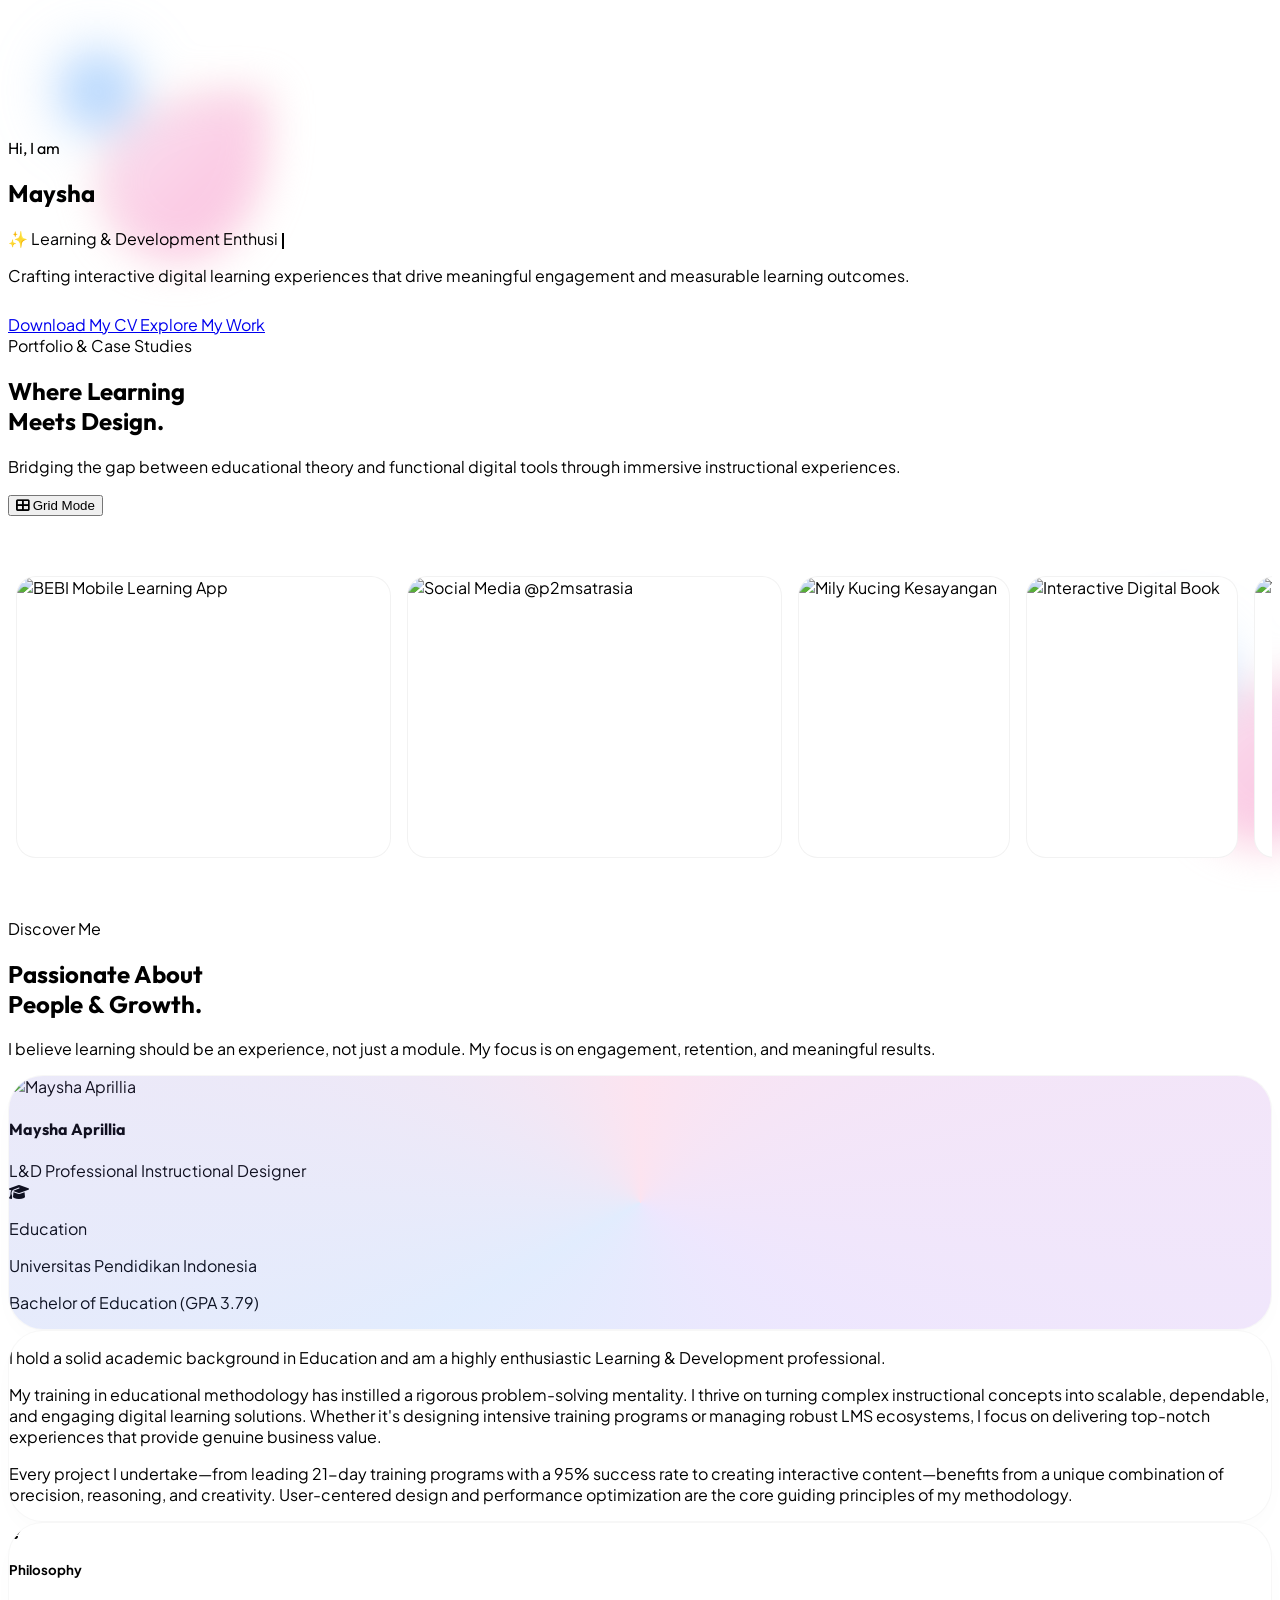
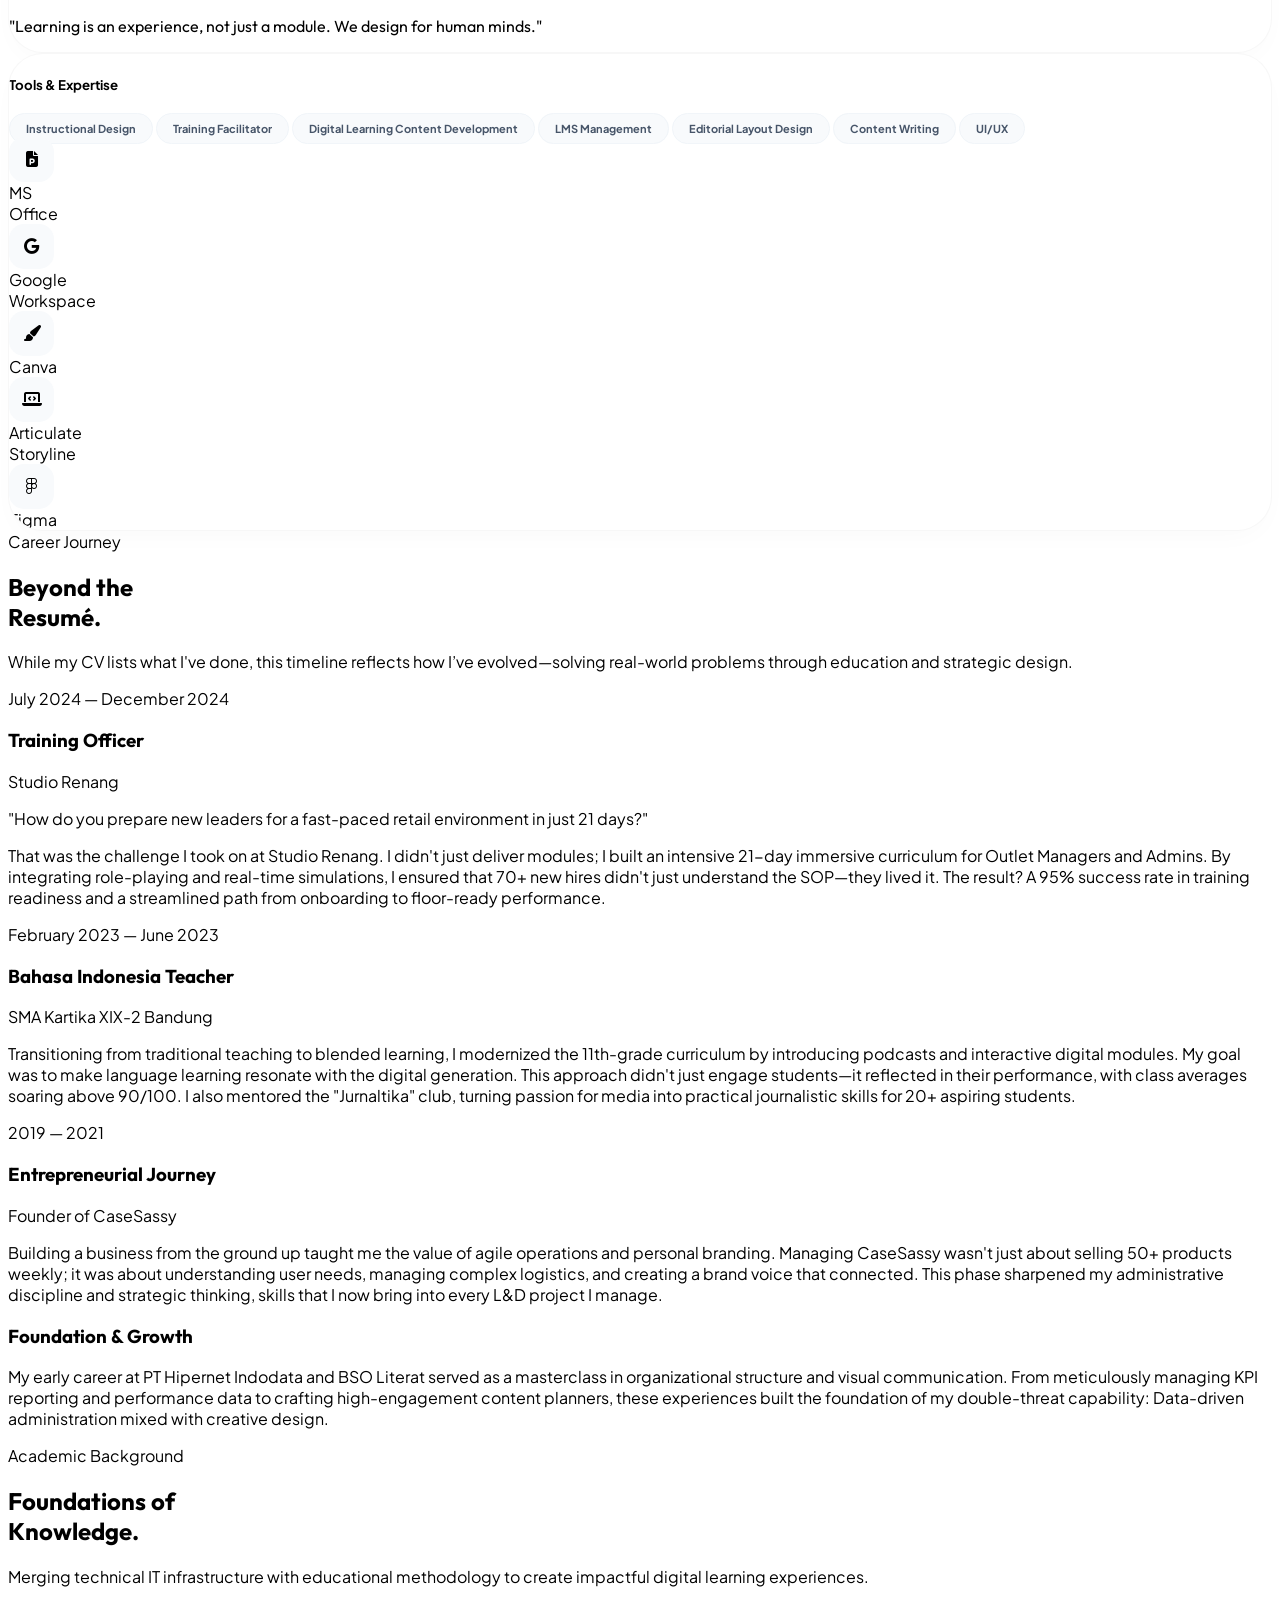
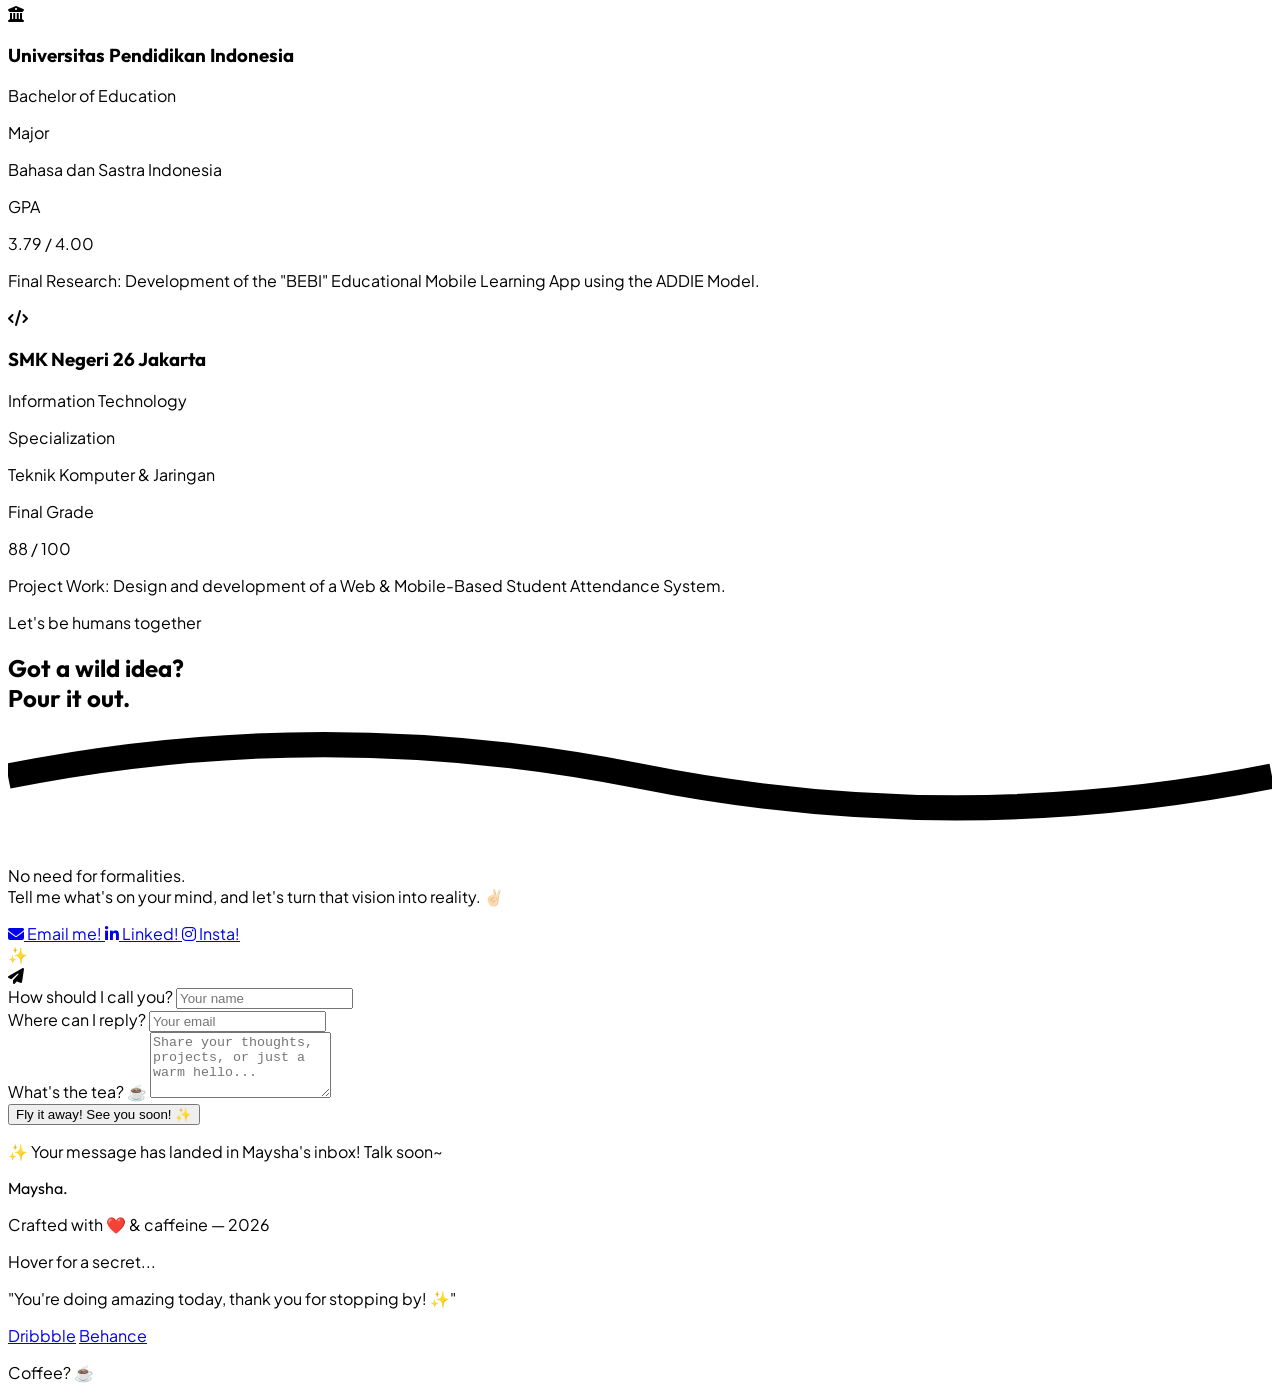
==== commit 26d0b08a: "Update index.html" ====
--- a/index.html
+++ b/index.html
@@ -5,7 +5,7 @@
     <meta name="viewport" content="width=device-width, initial-scale=1.0">
     <meta name="description" content="Maysha Aprillia - Learning & Development Professional | Instructional Designer | Digital Learning Content Specialist">
     <title>Maysha Aprillia | L&D Professional</title>
-	<link rel="icon" type="image/png" href="NAMA_FILE_GAMBAR_KAMU.png">
+	<link rel="icon" type="image/png" href="favicon.png">
     
     <!-- Tailwind CSS -->
     <script src="https://cdn.tailwindcss.com"></script>
@@ -856,10 +856,10 @@
                 </div>
 
                 <!-- Gallery -->
-                <div>
-                    <h4 class="text-[10px] font-bold uppercase tracking-widest text-slate-400 mb-4">Gallery Project</h4>
-                    <div class="gallery-grid" id="modalGallery"></div>
-                </div>
+				<div>
+				    <h4 class="text-[10px] font-bold uppercase tracking-widest text-slate-400 mb-4">Gallery Project</h4>
+				    <div id="modalGallery"></div>
+				</div>
 
             </div>
         </div>
@@ -1521,17 +1521,57 @@
             document.getElementById('modalImg').style.backgroundImage = `url(${data.img})`;
 			
 			const galleryContainer = document.getElementById('modalGallery');
-			galleryContainer.className = "columns-1 sm:columns-2 gap-4 space-y-4"; // Memastikan class masonry aktif
+
+			const heroImg = data.gallery[0];
+			const detailImgs = data.gallery.slice(1);
+			const emailAddress = 'maysha9910@gmail.com';
+			const emailSubject = encodeURIComponent(`Let's talk — ${data.title}`);
+			const emailBody = encodeURIComponent(`Hi Maysha!\n\nI just saw your project "${data.title}" on your portfolio and I'd love to know more about it.\n\n`);
+			const waLink = `mailto:${emailAddress}?subject=${emailSubject}&body=${emailBody}`;
 			
-			galleryContainer.innerHTML = data.gallery.map(img => `
-				<div class="break-inside-avoid mb-4 rounded-2xl overflow-hidden shadow-sm bg-slate-100 dark:bg-slate-800">
-					<img src="${img}" 
-						 class="w-full h-auto object-contain hover:scale-105 transition-transform duration-500" 
-						 alt="Project Asset"
-						 loading="lazy">
+			galleryContainer.innerHTML = `
+			    <div class="relative w-full rounded-2xl overflow-hidden mb-2 group">
+				    <img src="${heroImg}"
+				         class="w-full h-auto block transition-transform duration-700 group-hover:scale-105"
+				         alt="${data.title} - Main"
+				         loading="lazy">
+			        <div class="absolute inset-0 bg-gradient-to-t from-black/30 to-transparent opacity-0 group-hover:opacity-100 transition-opacity duration-300"></div>
+			    </div>
+			
+			    <div class="flex justify-between items-center mb-5 px-1">
+			        <div>
+			            <p class="text-[13px] font-semibold text-slate-700 dark:text-slate-200">Overview</p>
+			            <p class="text-[11px] text-slate-400">Tampilan utama project</p>
+			        </div>
+			        <span class="text-[10px] bg-pink-50 dark:bg-pink-900/30 text-pink-500 px-3 py-1 rounded-full font-bold uppercase tracking-wider">Main Screen</span>
+			    </div>
+			
+			    ${detailImgs.length > 0 ? `
+				<div style="columns: 2; column-gap: 12px;" class="mb-8">
+				    ${detailImgs.map((img, i) => `
+				        <div class="break-inside-avoid mb-3 group rounded-xl overflow-hidden bg-slate-100 dark:bg-slate-800 border border-slate-100 dark:border-slate-700">
+				            <img src="${img}"
+				                 class="w-full h-auto block transition-transform duration-500 group-hover:scale-105"
+				                 alt="${data.title} - Detail ${i + 1}"
+				                 loading="lazy">
+				        </div>
+				    `).join('')}
 				</div>
-			`).join('');
-
+				` : '<div class="mb-8"></div>'}
+			
+			    <div class="border-t border-slate-100 dark:border-slate-700 pt-6 pb-2 text-center">
+			        <p class="text-sm text-slate-400 dark:text-slate-500 mb-4">Curious about the full story behind this project?</p>
+			        <a href="${waLink}" target="_blank" rel="noopener noreferrer"
+			           class="inline-flex items-center gap-3 px-7 py-3.5 rounded-full font-bold text-sm text-white transition-all duration-300 hover:-translate-y-1 hover:shadow-lg hover:shadow-green-500/30"
+			           style="background: #ec4899;">
+			            <svg width="18" height="18" viewBox="0 0 24 24" fill="none" stroke="currentColor" stroke-width="2" stroke-linecap="round" stroke-linejoin="round">
+						    <path d="M4 4h16c1.1 0 2 .9 2 2v12c0 1.1-.9 2-2 2H4c-1.1 0-2-.9-2-2V6c0-1.1.9-2 2-2z"/>
+						    <polyline points="22,6 12,13 2,6"/>
+						</svg>
+						Let's talk about this project 💬
+			        </a>
+			    </div>
+			`;
             // Scroll modal ke atas setiap dibuka
             const body = document.querySelector('.modal-body');
             if (body) body.scrollTop = 0;
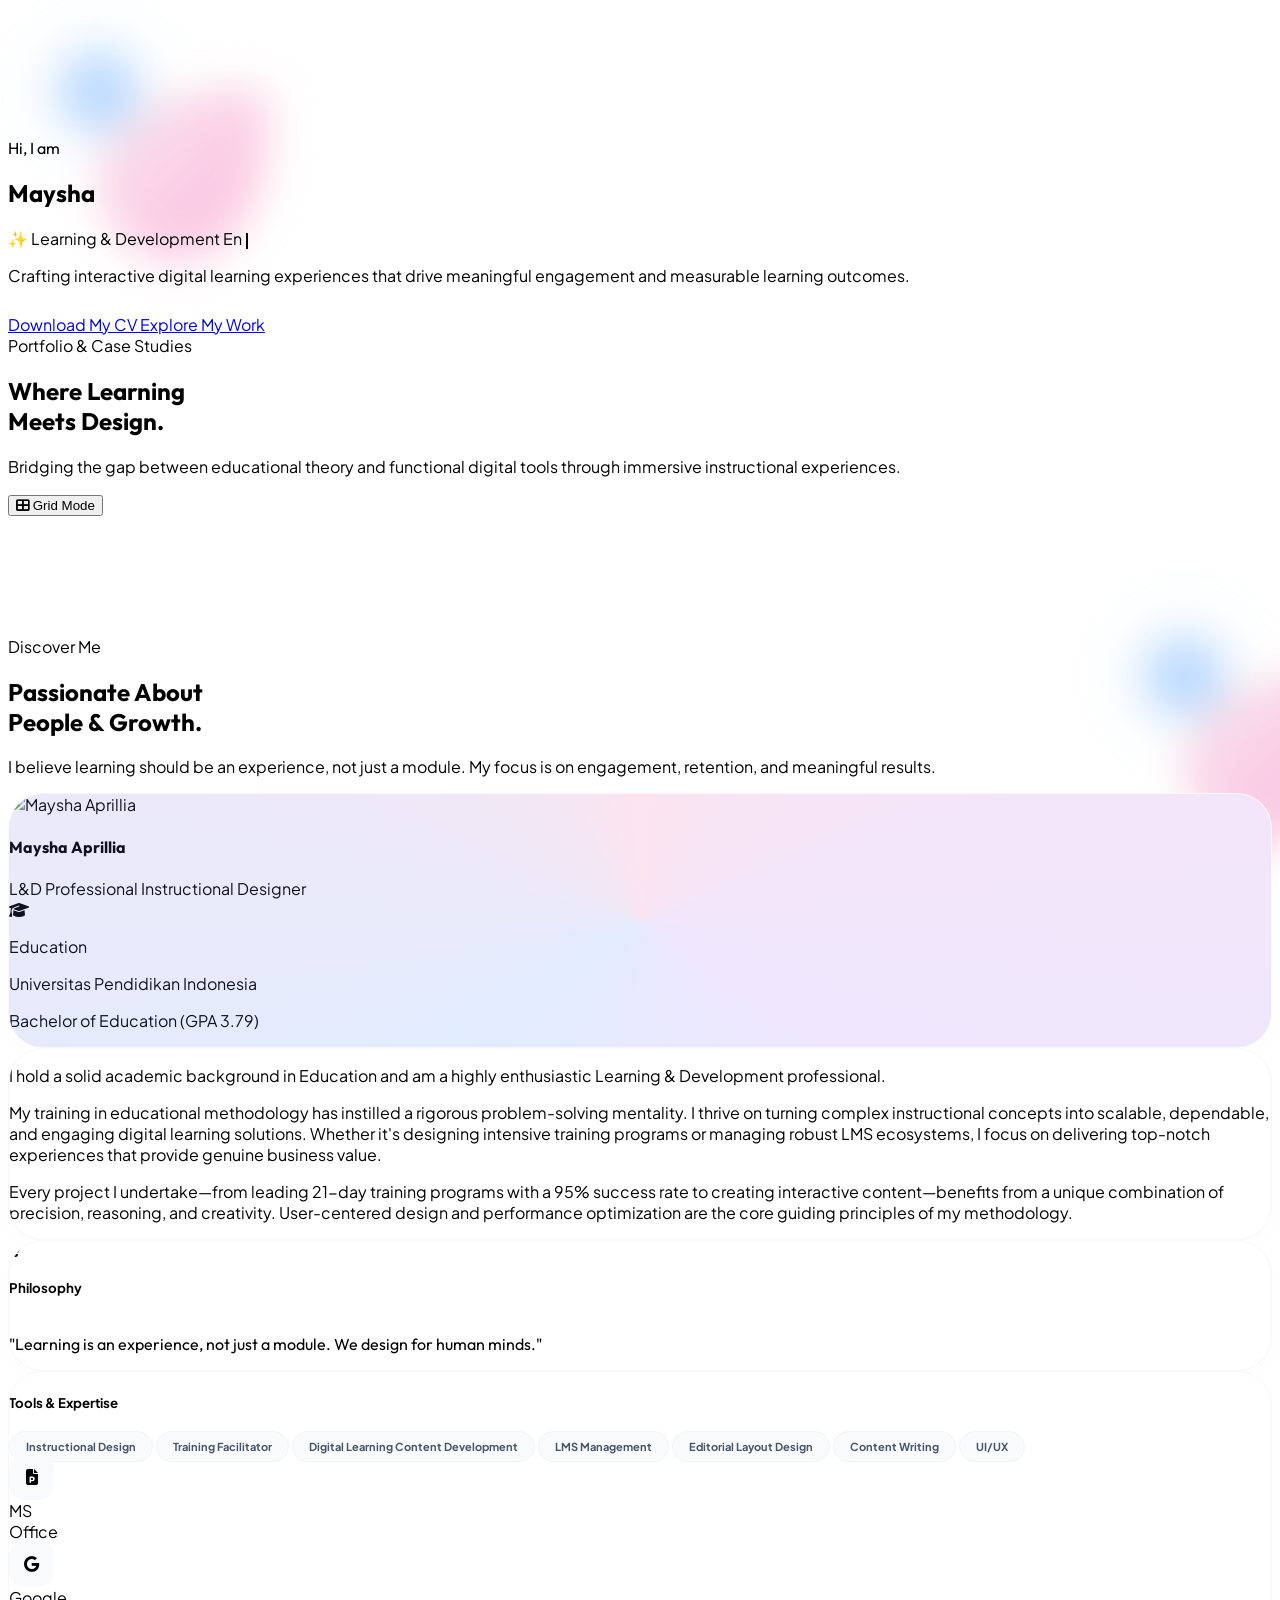
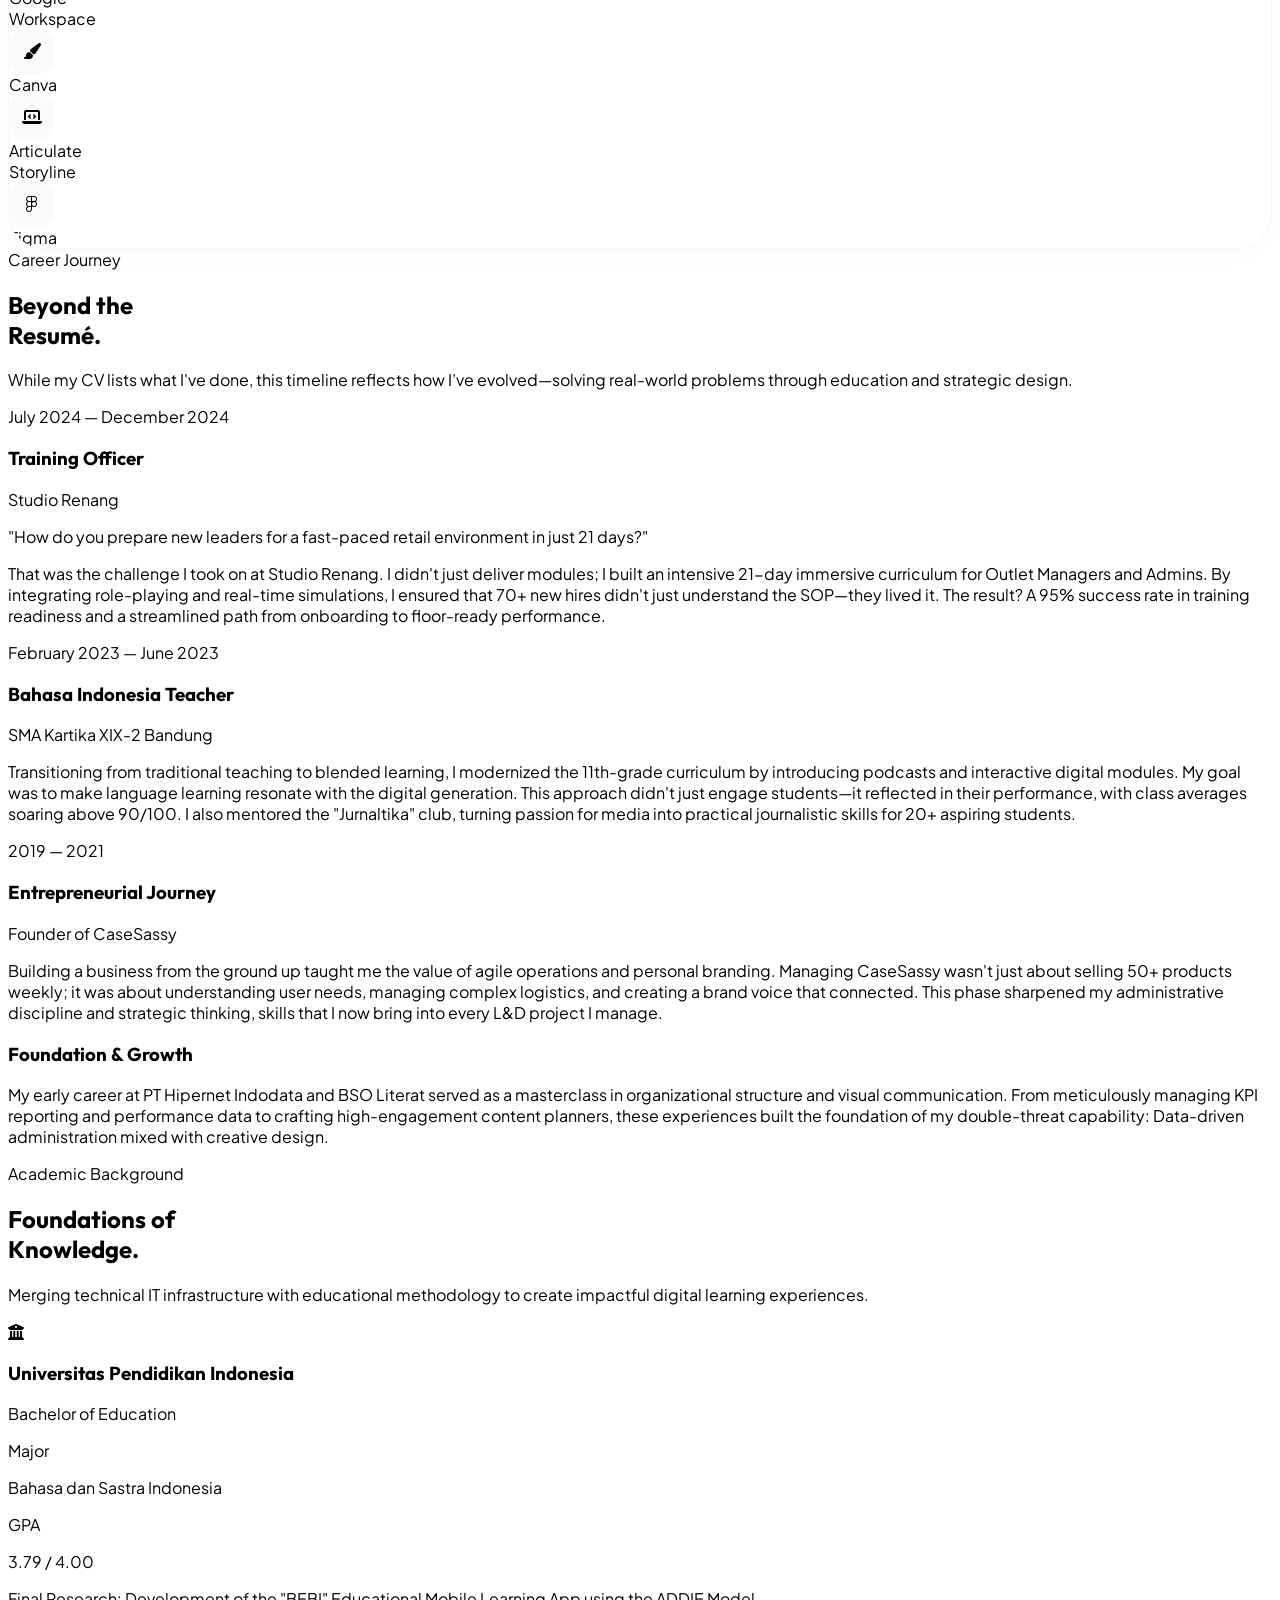
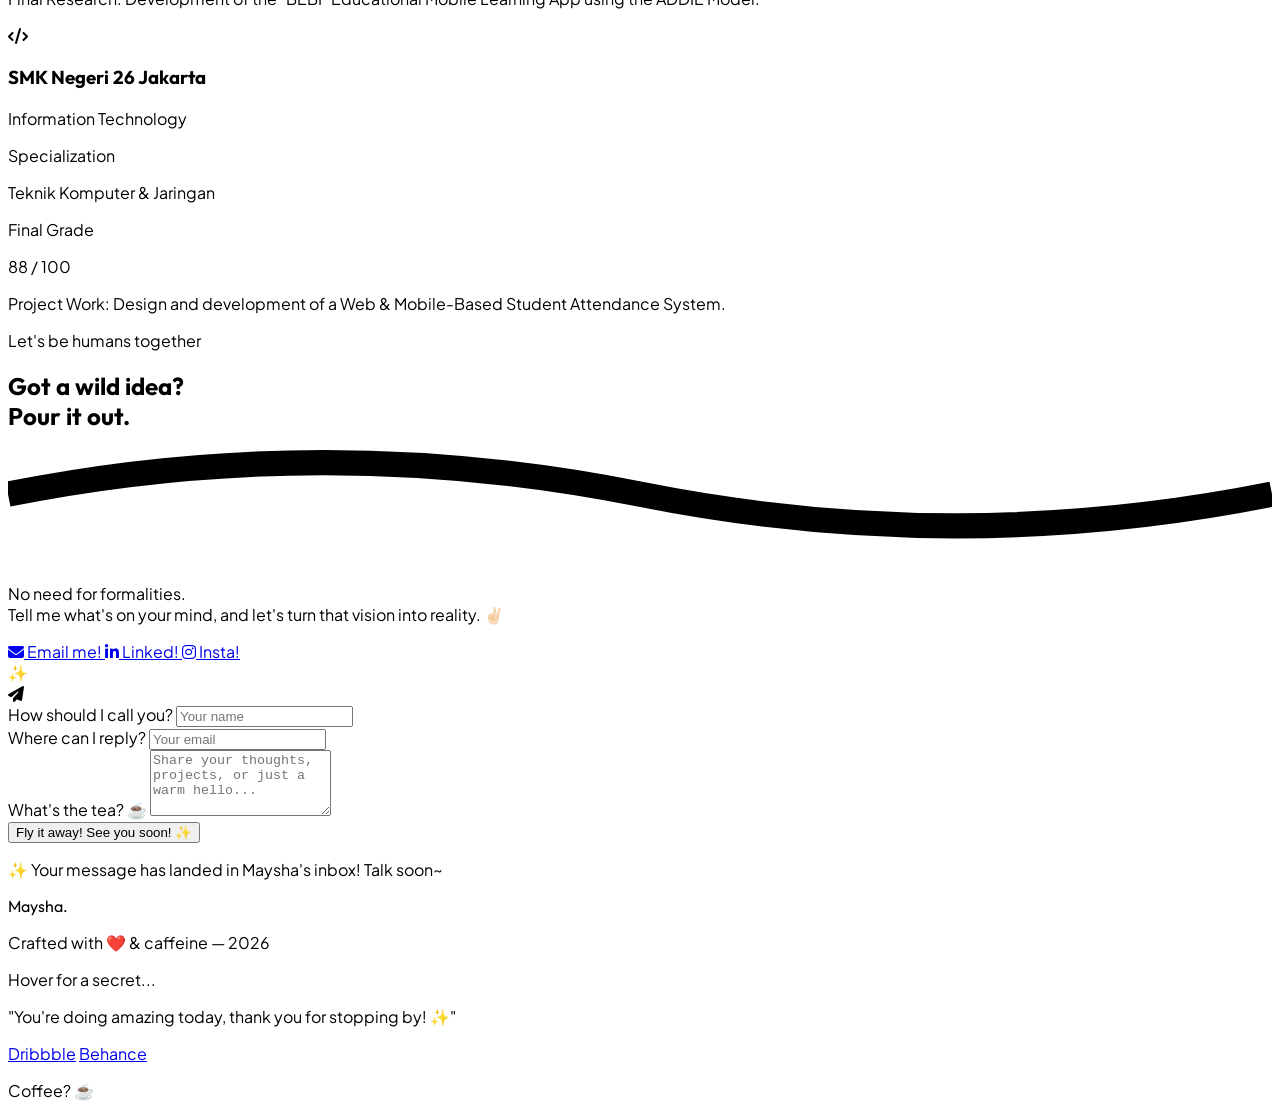
==== commit 65febec8: "Update index.html" ====
--- a/index.html
+++ b/index.html
@@ -483,150 +483,6 @@
             object-fit: cover;
         }
 
-        /* Modal */
-        #projectModal {
-            position: fixed;
-            inset: 0;
-            z-index: 999;
-            display: none;
-            align-items: center;
-            justify-content: center;
-            backdrop-filter: blur(20px);
-            background: rgba(15, 23, 42, 0.75);
-            padding: 24px;
-			transition: opacity 0.4s ease;
-        }
-
-        #projectModal.closing {
-            animation: backdropOut 0.35s ease forwards;
-        }
-
-        @keyframes backdropOut {
-            to { opacity: 0; }
-        }
-
-        .modal-body {
-            background: white;
-            width: 95%;
-            max-width: 1000px;
-            max-height: 92vh;
-            border-radius: 8px;
-            display: flex;
-            flex-direction: column;
-            overflow-y: auto;
-            overflow-x: hidden;
-            box-shadow: 0 60px 180px -30px rgba(0,0,0,0.4);
-            animation: modalIn 0.4s cubic-bezier(0.34, 1.56, 0.64, 1);
-            position: relative;
-            scrollbar-width: thin;
-            scrollbar-color: #f472b6 transparent;
-        }
-
-        .modal-body::-webkit-scrollbar { width: 4px; }
-        .modal-body::-webkit-scrollbar-track { background: transparent; }
-        .modal-body::-webkit-scrollbar-thumb { background: #f472b6; border-radius: 99px; }
-
-        .modal-body.closing {
-            animation: modalOut 0.32s cubic-bezier(0.4, 0, 1, 1) forwards;
-        }
-
-        .dark .modal-body { background: #1e293b; color: white; }
-
-        /* Foto ikut scroll — bukan fixed */
-        .modal-hero {
-            position: relative;
-            width: 100%;
-            height: 420px;
-            flex-shrink: 0;
-            overflow: hidden;
-        }
-
-        .modal-hero-img {
-            width: 100%;
-            height: 100%;
-            background-size: cover;
-            background-position: center;
-            transition: transform 0.8s ease;
-        }
-
-        .modal-hero:hover .modal-hero-img {
-            transform: scale(1.04);
-        }
-
-        .modal-hero-overlay {
-            position: absolute;
-            inset: 0;
-            background: linear-gradient(to bottom, rgba(0,0,0,0.0) 30%, rgba(0,0,0,0.65) 100%);
-            display: flex;
-            flex-direction: column;
-            justify-content: flex-end;
-            padding: 28px 32px;
-        }
-
-        /* Konten bawah foto */
-        .modal-content {
-            padding: 32px 32px 40px;
-        }
-
-        /* Animasi Masuk: Mengembang lembut + Transparansi */
-		@keyframes modalIn {
-			0% { 
-				opacity: 0; 
-				transform: scale(0.9) translateY(20px); 
-				filter: blur(10px);
-			}
-			100% { 
-				opacity: 1; 
-				transform: scale(1) translateY(0);
-				filter: blur(0);
-			}
-		}
-
-		/* Animasi Keluar: Menyusut + Menghilang */
-		@keyframes modalOut {
-			0% { 
-				opacity: 1; 
-				transform: scale(1) translateY(0); 
-			}
-			100% { 
-				opacity: 0; 
-				transform: scale(0.95) translateY(10px); 
-			}
-		}
-
-        /* Gallery in Modal */
-        .gallery-grid {
-            display: grid;
-            grid-template-columns: repeat(2, 1fr);
-            gap: 15px;
-            margin-top: 25px;
-        }
-        .gallery-item {
-            border-radius: 20px;
-            overflow: hidden;
-            height: 180px;
-        }
-        .gallery-item img {
-            width: 100%;
-            height: 100%;
-            object-fit: cover;
-            transition: transform 0.5s ease;
-        }
-        .gallery-item:hover img { transform: scale(1.1); }
-		
-		/* Mencegah foto terpotong saat pindah kolom di gallery */
-		.break-inside-avoid {
-			break-inside: avoid-column;
-			-webkit-column-break-inside: avoid;
-		}
-
-		/* Mengatur agar gambar di gallery tetap proporsional */
-		#modalGallery img {
-			display: block;
-			width: 100%;
-			height: auto;
-		}
-		
 		/* ENHANCED SLOW PULSE ANIMATION (WHITE FOR PINK BUTTON) */
         @keyframes pulseEffect {
             0% { transform: scale(1); opacity: 1; }
@@ -815,58 +671,6 @@
         </div>
     </div>
 
-    <div id="projectModal" class="items-center justify-center">
-        <div class="modal-body">
-
-            <!-- Foto ikut scroll — bagian dari konten -->
-            <div class="modal-hero">
-                <div id="modalImg" class="modal-hero-img"></div>
-                <div class="modal-hero-overlay">
-                    <div id="modalBadge" class="mb-2"></div>
-                    <h2 id="modalTitle" class="text-3xl font-black text-white font-heading leading-tight"></h2>
-                </div>
-                <!-- Close button melayang di atas foto -->
-                <button onclick="closeModal()" class="absolute top-4 right-4 z-10 w-10 h-10 rounded-full bg-black/30 backdrop-blur-md text-white flex items-center justify-center hover:bg-pink-500 transition-all duration-300">
-                    <i class="fa-solid fa-xmark text-sm"></i>
-                </button>
-            </div>
-
-            <!-- Konten bawah -->
-            <div class="modal-content">
-
-                <!-- Deskripsi singkat -->
-                <p id="modalDesc" class="text-slate-500 dark:text-slate-400 text-base leading-relaxed mb-8"></p>
-
-                <!-- Stats: Impact & Stack -->
-                <div class="grid grid-cols-2 gap-6 border-y border-slate-100 dark:border-slate-700 py-6 mb-8">
-                    <div>
-                        <span class="block text-[10px] font-bold text-pink-500 uppercase tracking-widest mb-1">Impact</span>
-                        <p id="modalImpact" class="font-bold text-slate-900 dark:text-white"></p>
-                    </div>
-                    <div>
-                        <span class="block text-[10px] font-bold text-pink-500 uppercase tracking-widest mb-1">Tech Stack</span>
-                        <p id="modalStack" class="font-bold text-slate-900 dark:text-white"></p>
-                    </div>
-                </div>
-
-                <!-- Cerita proses pengerjaan -->
-                <div class="mb-8">
-                    <h4 class="text-[10px] font-bold uppercase tracking-widest text-slate-400 mb-4">The Process</h4>
-                    <p id="modalProcess" class="text-slate-600 dark:text-slate-400 text-base leading-relaxed"></p>
-                </div>
-
-                <!-- Gallery -->
-				<div>
-				    <h4 class="text-[10px] font-bold uppercase tracking-widest text-slate-400 mb-4">Gallery Project</h4>
-				    <div id="modalGallery"></div>
-				</div>
-
-            </div>
-        </div>
-    </div>
-
-   
-
 	<!-- About Me Section -->
 	<section id="about" class="pt-32 pb-16 px-6 md:px-20 max-w-7xl mx-auto">
     <div class="max-w-2xl mb-12 reveal">
@@ -1306,149 +1110,8 @@
 </footer>
 
 
+    <script src="projects-data.js"></script>
     <script>
-        // ==================== PROJECT DATA ====================
-        const projectData = [
-            {
-                title: "BEBI Mobile Learning App",
-                badge: "Instructional Design",
-                img: "https://lh3.googleusercontent.com/d/1QhLtlWzheP6LViBqYWhz3BcWq8qz3Eb1",
-                desc: "Aplikasi mobile learning edukatif untuk Android yang dikembangkan menggunakan model riset ADDIE. BEBI menyajikan materi Review Text untuk siswa SMA kelas 11 dengan fitur game edukasi dan asesmen interaktif untuk meningkatkan motivasi belajar Bahasa Indonesia.",
-                impact: "Motivasi Belajar Meningkat",
-                stack: "Figma, Canva, Adobe Photoshop",
-                process: "Project ini berawal dari keresahan saya terhadap rendahnya minat siswa pada pelajaran Bahasa Indonesia. Saya menjalani 5 tahap ADDIE — mulai dari analisis kebutuhan siswa, mendesain alur pembelajaran, mengembangkan konten interaktif, mengimplementasikan ke 30 siswa uji coba, hingga mengevaluasi hasilnya. Tantangan terbesarnya adalah membuat konten yang terasa seperti game tapi tetap punya nilai edukasi.",
-               
-                gallery: [
-                    "https://lh3.googleusercontent.com/d/11hszHufn9ykJr3NTq2wiKlWT4Fe96NYU",
-                    "https://lh3.googleusercontent.com/d/1mt0sDksVpNGMHQnXrtxkfwXth1Hzmxx2",
-                    "https://lh3.googleusercontent.com/d/1sG4gmPtfFWF1Fcs3IsnF8OKwLOsAr7Lz",
-					"https://lh3.googleusercontent.com/d/1VWndp4ve2XutpDy6Vx7HzXVe9hM8988u",
-					"https://lh3.googleusercontent.com/d/1WugBZNMMbZ_-7ujTj5qTASyacW6zDGFP",
-					"https://lh3.googleusercontent.com/d/18FnNZ9FYK_ICEFC8OSx8DNWCoDZJ8-MK"
-                ]
-            },
-            {
-                title: "Social Media @p2msatrasia",
-                badge: "Content Design",
-                img: "https://lh3.googleusercontent.com/d/1lNHwsO0K1WMRi3LxFEjV_vRgsH0cB120",
-                desc: "Pengelolaan konten Instagram @p2msatrasia sebagai akun resmi program pengabdian masyarakat mahasiswa Pendidikan Bahasa & Sastra Indonesia UPI. Mencakup desain visual, penulisan caption, dan strategi konten untuk menyebarkan informasi kegiatan KKN.",
-                impact: "Jangkauan Audiens +300%",
-                stack: "Canva, Instagram",
-                process: "Saya bergabung sebagai Social Media Strategist sekaligus Desainer Konten. Tantangannya adalah mengkomunikasikan kegiatan akademis dengan cara yang engaging untuk audiens digital. Saya membangun visual identity konsisten — dari palet warna, tipografi, hingga template yang bisa dipakai tim untuk posting mandiri.",
-                
-                gallery: [
-                    "https://images.unsplash.com/photo-1432888498266-38ffec3eaf0a?q=80&w=400",
-                    "https://images.unsplash.com/photo-1563986768609-322da13575f3?q=80&w=400",
-                    "https://images.unsplash.com/photo-1557838923-2985c318be48?q=80&w=400"
-                ]
-            },
-            {
-                title: "Mily Kucing Kesayangan",
-                badge: "Creative Writing",
-                img: "https://lh3.googleusercontent.com/d/1qcFiwdm2vuEq9eU39NTAJMlCm4du8MGo",
-                desc: "Buku cerita digital untuk anak SD yang terdiri dari 5 kisah dengan tema berbeda-beda. Project ini menggabungkan kemampuan menulis kreatif dengan ilustrasi visual untuk membangun atmosfer cerita yang imajinatif dan dekat dengan dunia anak.",
-                impact: "5 Cerita, 1 Buku Digital",
-                stack: "Canva, Adobe Photoshop",
-                process: "Saya menulis seluruh naskah sekaligus mendesain ilustrasi pendukungnya. Proses kreatifnya dimulai dari riset psikologi perkembangan anak usia 6-9 tahun untuk memastikan konten sesuai usia. Setiap cerita punya karakter, palet warna, dan gaya ilustrasi yang berbeda — tapi tetap dalam satu identitas visual yang kohesif.",
-                ratio: 3/4,
-                gallery: [
-                    "https://images.unsplash.com/photo-1544716278-ca5e3f4abd8c?q=80&w=400",
-                    "https://images.unsplash.com/photo-1531346878377-a5be20888e57?q=80&w=400",
-                    "https://images.unsplash.com/photo-1512820790803-83ca734da794?q=80&w=400"
-                ]
-            },
-            {
-                title: "Interactive Digital Book",
-                badge: "E-Learning",
-                img: "https://images.unsplash.com/photo-1456513080510-7bf3a84b82f8?q=80&w=1000",
-                desc: "Buku digital interaktif Bahasa Indonesia untuk siswa SMP kelas VIII, hasil project kelompok akademis. Kontennya selaras dengan Kurikulum 2013 dan dilengkapi elemen interaktif seperti video, audio, gambar, dan grafik untuk pembelajaran yang lebih engaging.",
-                impact: "Kurikulum 2013 Compliant",
-                stack: "Canva, Flip HTML5",
-                process: "Project kolaboratif ini mengharuskan saya berkoordinasi dengan tim untuk membagi tugas penulisan konten dan desain layout. Saya bertanggung jawab atas konsistensi visual antar halaman dan integrasi elemen multimedia. Tantangan utamanya: membuat buku yang bisa 'hidup' di layar tanpa kehilangan esensi buku teks yang struktural.",
-                ratio: 3/4,
-                gallery: [
-                    "https://images.unsplash.com/photo-1497633762265-9d179a990aa6?q=80&w=400",
-                    "https://images.unsplash.com/photo-1491841573634-28140fc7ced7?q=80&w=400",
-                    "https://images.unsplash.com/photo-1516979187457-637abb4f9353?q=80&w=400"
-                ]
-            },
-            {
-                title: "Video Lesson Teks Anekdot",
-                badge: "Digital Learning Content",
-                img: "https://images.unsplash.com/photo-1574717024653-61fd2cf4d44d?q=80&w=1000",
-                desc: "Produksi video pembelajaran tentang teks anekdot untuk membantu siswa memahami materi dengan cara yang lebih visual dan menyenangkan. Proses produksi melibatkan penulisan skrip, komunikasi di depan kamera, dan editing untuk hasil yang profesional.",
-                impact: "Materi Lebih Mudah Dipahami",
-                stack: "Canva, Video Editing Software",
-                process: "Dari nol, saya belajar bagaimana membuat konten video edukasi yang efektif — bukan sekadar merekam presentasi. Prosesnya dimulai dari riset konten, penulisan skrip yang conversational, storyboarding visual, hingga proses editing. Saya memastikan durasi video cukup singkat (under 10 menit) agar siswa tidak kehilangan fokus.",
-                ratio: 16/9,
-                gallery: [
-                    "https://images.unsplash.com/photo-1593697820827-9a5fa22eff1e?q=80&w=400",
-                    "https://images.unsplash.com/photo-1492619375914-88005aa9e8fb?q=80&w=400",
-                    "https://images.unsplash.com/photo-1485846234645-a62644f84728?q=80&w=400"
-                ]
-            },
-            {
-                title: "Diurnalis Digital Tabloid",
-                badge: "Editorial Design",
-                img: "https://images.unsplash.com/photo-1504711434969-e33886168f5c?q=80&w=1000",
-                desc: "Tabloid digital yang membahas isu ketersediaan media pembelajaran di sekolah. Diurnalis dirancang dengan konsep clean dan minimalis agar konten menjadi fokus utama, sekaligus menunjukkan bahwa modul digital bisa lebih efektif dibanding modul konvensional.",
-                impact: "Edisi Pertama Terbit",
-                stack: "Adobe Illustrator, Canva",
-                process: "Saya mengerjakan Diurnalis dari nol — mulai dari konsep editorial, penulisan artikel, hingga layout design. Inspirasi desainnya dari majalah-majalah internasional yang mengutamakan whitespace dan tipografi yang kuat. Proses layouting adalah bagian yang paling challenging karena harus menyeimbangkan antara estetika dan keterbacaan.",
-                ratio: 3/4,
-                gallery: [
-                    "https://images.unsplash.com/photo-1585776245991-cf89dd7fc73a?q=80&w=400",
-                    "https://images.unsplash.com/photo-1434030216411-0b793f4b4173?q=80&w=400",
-                    "https://images.unsplash.com/photo-1488190211105-8b0e65b80b4e?q=80&w=400"
-                ]
-            },
-            {
-                title: "Feature Article Anthology",
-                badge: "Creative Writing",
-                img: "https://images.unsplash.com/photo-1455390582262-044cdead277a?q=80&w=1000",
-                desc: "Antologi artikel feature yang dilengkapi foto dokumenter untuk memperkuat narasi. Setiap artikel didesain dengan layout yang harmonis antara konten dan visual, menghadirkan pengalaman membaca yang immersive dan mudah dinikmati.",
-                impact: "Published on Kompasiana",
-                stack: "Adobe Illustrator, Canva",
-                process: "Project ini mengajarkan saya arti sesungguhnya dari 'visual storytelling'. Setiap foto yang dipilih harus punya alasan kuat — bukan sekadar dekorasi. Proses editorial dimulai dari reportase, penulisan artikel, pemilihan foto, hingga layout final yang memastikan mata pembaca mengalir natural dari satu elemen ke elemen berikutnya.",
-                ratio: 4/3,
-                gallery: [
-                    "https://images.unsplash.com/photo-1471107340929-a87cd0f5b5f3?q=80&w=400",
-                    "https://images.unsplash.com/photo-1526948128573-703ee1aeb6fa?q=80&w=400",
-                    "https://images.unsplash.com/photo-1488646953014-85cb44e25828?q=80&w=400"
-                ]
-            },
-            {
-                title: "Student Attendance System",
-                badge: "UI/UX Design",
-                img: "https://images.unsplash.com/photo-1551288049-bbbda536639a?q=80&w=1000",
-                desc: "Sistem absensi siswa berbasis web dan mobile sebagai project tugas akhir kelulusan SMK. Saya bertanggung jawab atas desain visual UI aplikasi — dari wireframe hingga prototype — sementara pengembangan teknis dikerjakan bersama tim.",
-                impact: "Tugas Akhir Kelulusan SMK",
-                stack: "Figma, Adobe XD",
-                process: "Ini adalah project pertama saya yang benar-benar 'nyata' — bukan tugas kelas biasa. Sebagai desainer UI dalam tim, saya harus belajar berkomunikasi dengan developer soal feasibility desain. Mock-up yang sedang saya rekonstruksi ulang ini adalah versi yang lebih matang dari desain aslinya, berbekal skill yang sudah berkembang pesat sejak lulus SMK.",
-                ratio: 16/9,
-                gallery: [
-                    "https://images.unsplash.com/photo-1587440871875-191322ee64b0?q=80&w=400",
-                    "https://images.unsplash.com/photo-1542744094-24638eff58bb?q=80&w=400",
-                    "https://images.unsplash.com/photo-1460925895917-afdab827c52f?q=80&w=400"
-                ]
-            },
-            {
-                title: "Sistem Pembukuan Toko Telur",
-                badge: "App Development",
-                img: "https://images.unsplash.com/photo-1542601906990-b4d3fb778b09?q=80&w=1000",
-                desc: "Aplikasi pencatatan dan pembukuan penjualan untuk Toko Telur Maysha Jaya, bisnis distribusi telur milik keluarga. Dibangun dengan AppSheet untuk mendigitalisasi sistem pencatatan manual yang sebelumnya rentan error dan memakan waktu.",
-                impact: "Efisiensi Pencatatan 80%",
-                stack: "AppSheet, Google Sheets",
-                process: "Tantangan nyata: keluarga saya terbiasa mencatat penjualan di buku tulis, dan saya harus meyakinkan mereka untuk beralih ke sistem digital. Saya membangun aplikasi yang semudah mungkin digunakan — bahkan tanpa pelatihan teknis. Setelah live, waktu rekap harian berkurang drastis dan akurasi data jauh meningkat. Ini project yang paling dekat di hati karena dampaknya langsung terasa.",
-                ratio: 4/3,
-                gallery: [
-                    "https://images.unsplash.com/photo-1611532736597-de2d4265fba3?q=80&w=400",
-                    "https://images.unsplash.com/photo-1551288049-bbbda536639a?q=80&w=400",
-                    "https://images.unsplash.com/photo-1460925895917-afdab827c52f?q=80&w=400"
-                ]
-            }
-        ];
-
         // ==================== PROJECT CARD RENDERER ====================
         let isGrid = false;
         const CARD_HEIGHT = 280;
@@ -1478,13 +1141,13 @@
                     <div class="card-overlay">
                         <span class="card-badge-pill">${project.badge}</span>
                         <h4 class="card-title">${project.title}</h4>
-                        <button class="view-btn" onclick="event.stopPropagation(); openModal(${realIdx})">
+                        <a href="project.html?id=${realIdx}" class="view-btn" onclick="event.stopPropagation();">
                             <span>View Project</span>
                             <i class="fa-solid fa-arrow-right"></i>
-                        </button>
+                        </a>
                     </div>
                 `;
-                card.addEventListener('click', () => openModal(realIdx));
+                card.addEventListener('click', () => { window.location.href = 'project.html?id=' + realIdx; });
                 marquee.appendChild(card);
             });
         }
@@ -1504,102 +1167,6 @@
                 renderCards();
             });
         }
-
-        // ==================== MODAL ====================
-        function openModal(id) {
-            const data = projectData[id];
-            if (!data) return;
-
-            document.getElementById('modalTitle').innerText = data.title;
-            document.getElementById('modalDesc').innerText = data.desc;
-            document.getElementById('modalImpact').innerText = data.impact;
-            document.getElementById('modalStack').innerText = data.stack;
-            document.getElementById('modalProcess').innerText = data.process || '';
-            document.getElementById('modalBadge').innerHTML = `
-                <span class="inline-block px-3 py-1 bg-white/20 backdrop-blur-sm border border-white/30 text-white rounded-full text-[10px] font-bold uppercase tracking-widest">${data.badge}</span>
-            `;
-            document.getElementById('modalImg').style.backgroundImage = `url(${data.img})`;
-			
-			const galleryContainer = document.getElementById('modalGallery');
-
-			const heroImg = data.gallery[0];
-			const detailImgs = data.gallery.slice(1);
-			const emailAddress = 'maysha9910@gmail.com';
-			const emailSubject = encodeURIComponent(`Let's talk — ${data.title}`);
-			const emailBody = encodeURIComponent(`Hi Maysha!\n\nI just saw your project "${data.title}" on your portfolio and I'd love to know more about it.\n\n`);
-			const waLink = `mailto:${emailAddress}?subject=${emailSubject}&body=${emailBody}`;
-			
-			galleryContainer.innerHTML = `
-			    <div class="relative w-full rounded-2xl overflow-hidden mb-2 group">
-				    <img src="${heroImg}"
-				         class="w-full h-auto block transition-transform duration-700 group-hover:scale-105"
-				         alt="${data.title} - Main"
-				         loading="lazy">
-			        <div class="absolute inset-0 bg-gradient-to-t from-black/30 to-transparent opacity-0 group-hover:opacity-100 transition-opacity duration-300"></div>
-			    </div>
-			
-			    <div class="flex justify-between items-center mb-5 px-1">
-			        <div>
-			            <p class="text-[13px] font-semibold text-slate-700 dark:text-slate-200">Overview</p>
-			            <p class="text-[11px] text-slate-400">Tampilan utama project</p>
-			        </div>
-			        <span class="text-[10px] bg-pink-50 dark:bg-pink-900/30 text-pink-500 px-3 py-1 rounded-full font-bold uppercase tracking-wider">Main Screen</span>
-			    </div>
-			
-			    ${detailImgs.length > 0 ? `
-				<div style="columns: 2; column-gap: 12px;" class="mb-8">
-				    ${detailImgs.map((img, i) => `
-				        <div class="break-inside-avoid mb-3 group rounded-xl overflow-hidden bg-slate-100 dark:bg-slate-800 border border-slate-100 dark:border-slate-700">
-				            <img src="${img}"
-				                 class="w-full h-auto block transition-transform duration-500 group-hover:scale-105"
-				                 alt="${data.title} - Detail ${i + 1}"
-				                 loading="lazy">
-				        </div>
-				    `).join('')}
-				</div>
-				` : '<div class="mb-8"></div>'}
-			
-			    <div class="border-t border-slate-100 dark:border-slate-700 pt-6 pb-2 text-center">
-			        <p class="text-sm text-slate-400 dark:text-slate-500 mb-4">Curious about the full story behind this project?</p>
-			        <a href="${waLink}" target="_blank" rel="noopener noreferrer"
-			           class="inline-flex items-center gap-3 px-7 py-3.5 rounded-full font-bold text-sm text-white transition-all duration-300 hover:-translate-y-1 hover:shadow-lg hover:shadow-green-500/30"
-			           style="background: #ec4899;">
-			            <svg width="18" height="18" viewBox="0 0 24 24" fill="none" stroke="currentColor" stroke-width="2" stroke-linecap="round" stroke-linejoin="round">
-						    <path d="M4 4h16c1.1 0 2 .9 2 2v12c0 1.1-.9 2-2 2H4c-1.1 0-2-.9-2-2V6c0-1.1.9-2 2-2z"/>
-						    <polyline points="22,6 12,13 2,6"/>
-						</svg>
-						Let's talk about this project 💬
-			        </a>
-			    </div>
-			`;
-            // Scroll modal ke atas setiap dibuka
-            const body = document.querySelector('.modal-body');
-            if (body) body.scrollTop = 0;
-
-            const modal = document.getElementById('projectModal');
-            modal.style.display = 'flex';
-            document.body.style.overflow = 'hidden';
-        }
-
-        function closeModal() {
-            const modal = document.getElementById('projectModal');
-            const body = modal.querySelector('.modal-body');
-
-            // Animasi keluar dulu, baru sembunyikan
-            body.classList.add('closing');
-            modal.classList.add('closing');
-
-            setTimeout(() => {
-                modal.style.display = 'none';
-                body.classList.remove('closing');
-                modal.classList.remove('closing');
-                document.body.style.overflow = 'auto';
-            }, 320);
-        }
-
-        window.addEventListener('click', (e) => {
-            if (e.target === document.getElementById('projectModal')) closeModal();
-        });
 
         // ==================== DOM READY ====================
         document.addEventListener('DOMContentLoaded', () => {
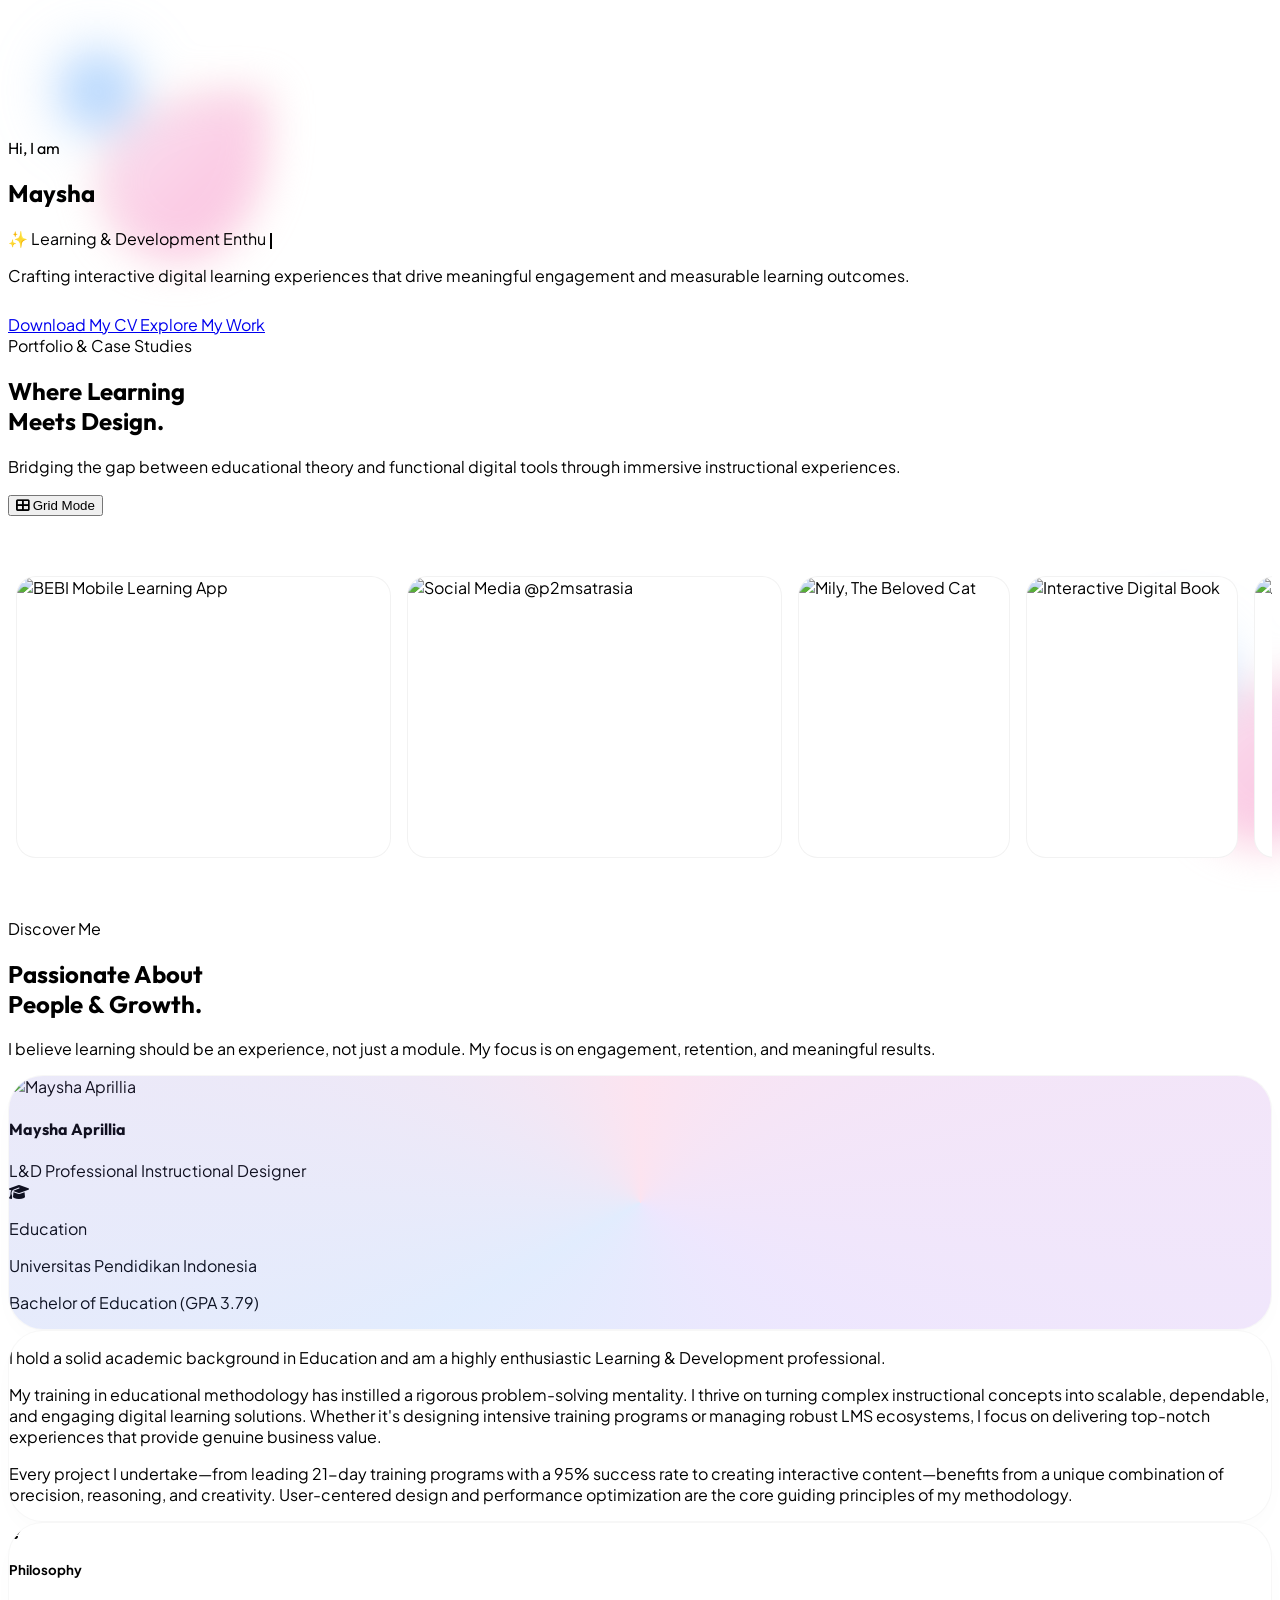
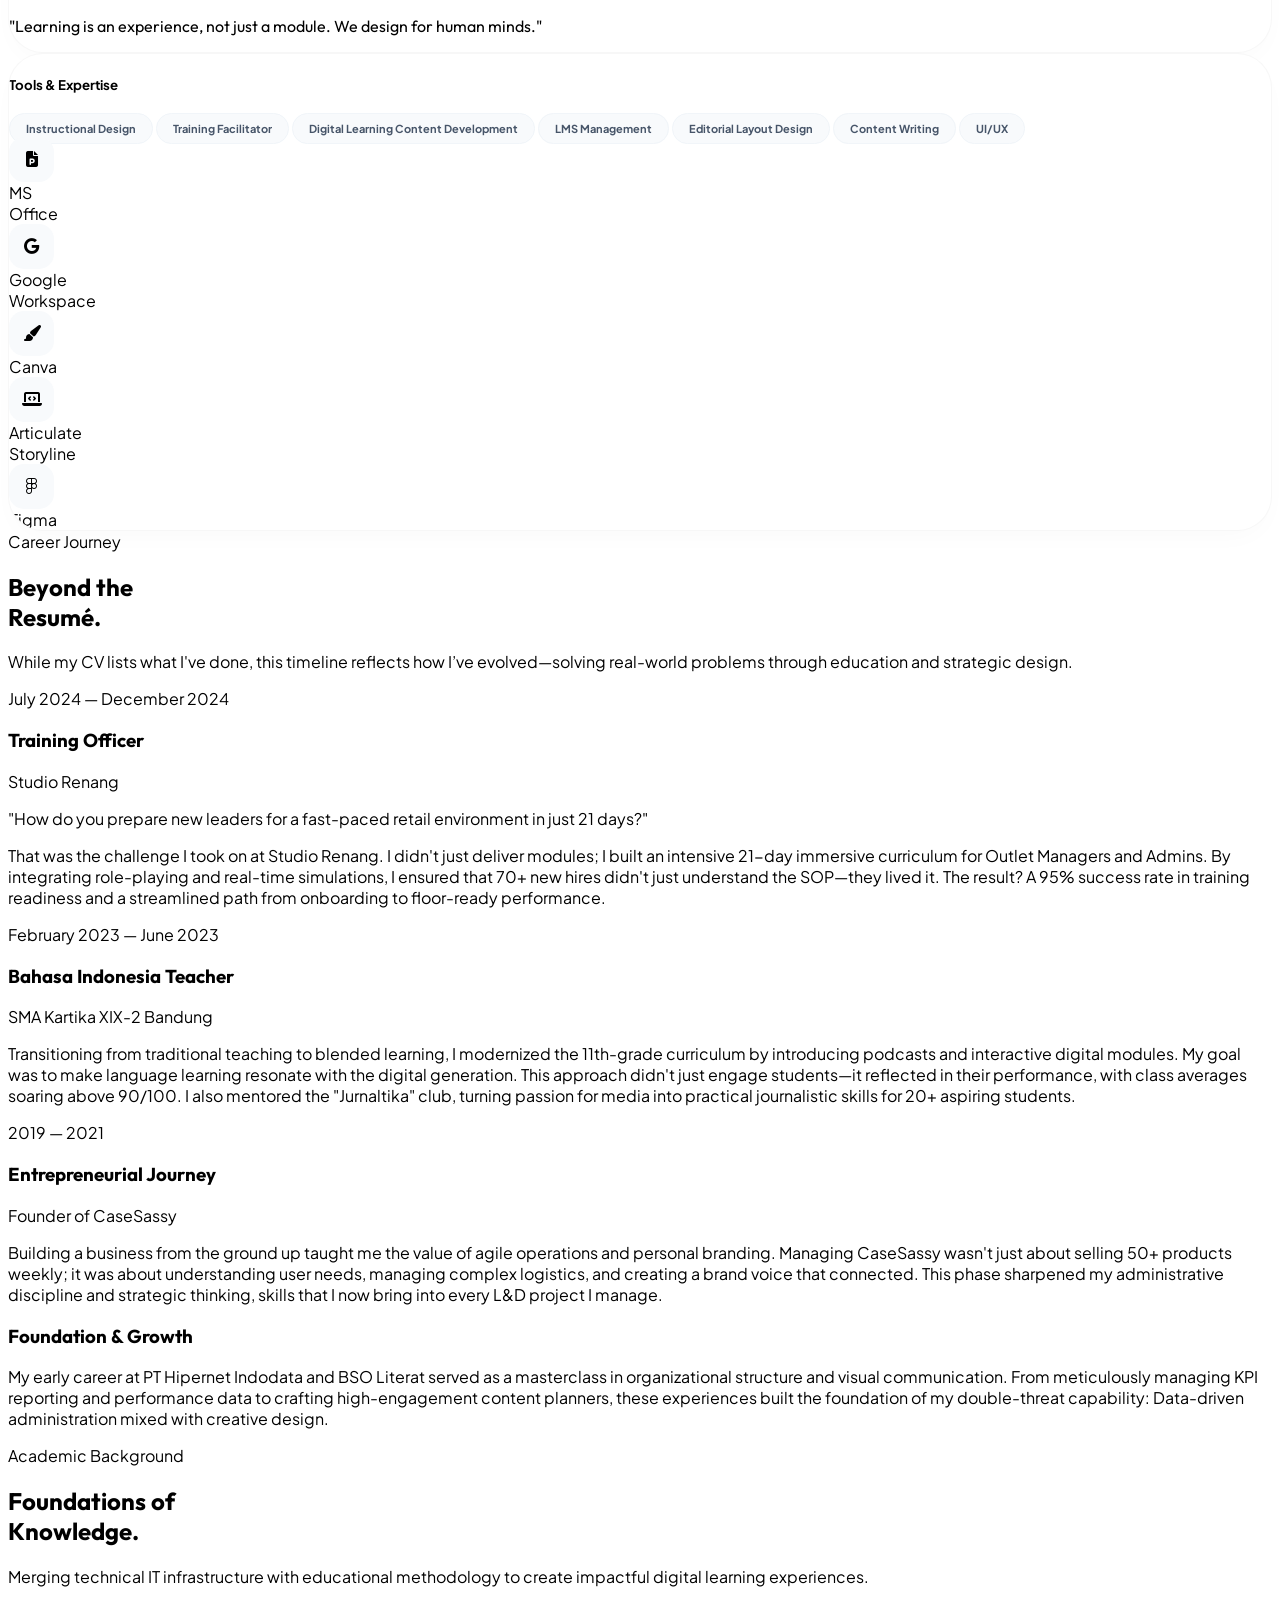
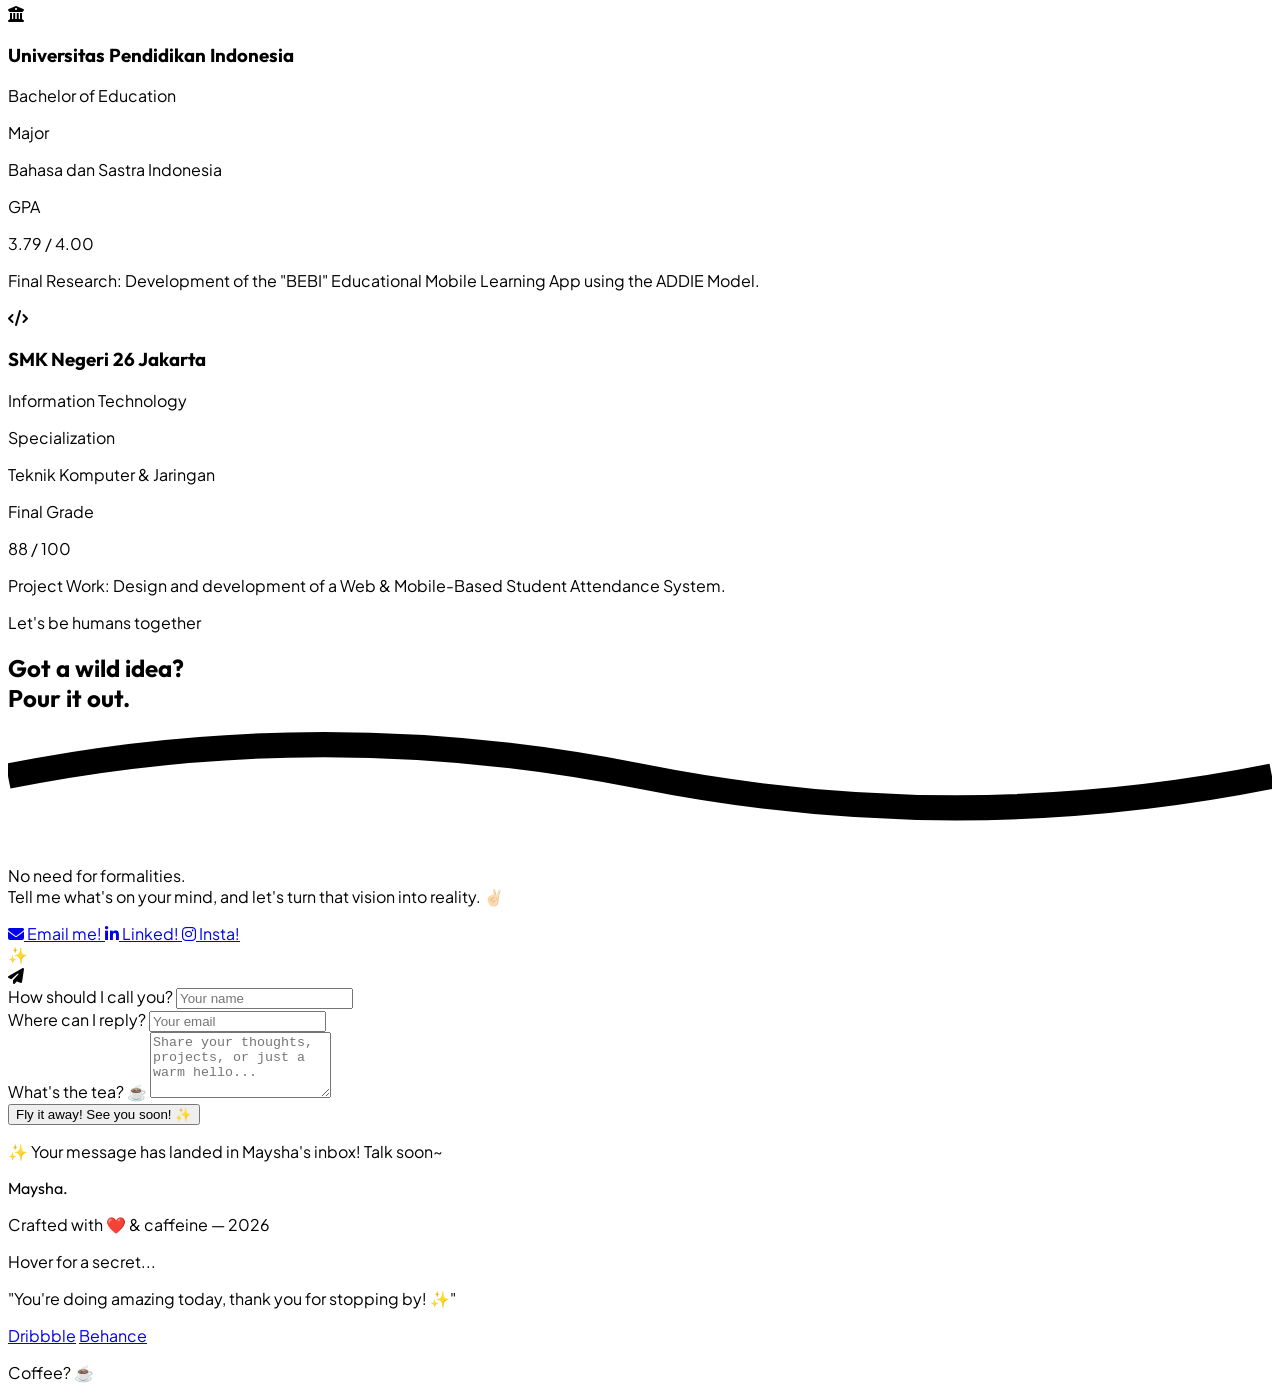
==== commit 03c968ff: "Update index.html" ====
--- a/index.html
+++ b/index.html
@@ -5,7 +5,7 @@
     <meta name="viewport" content="width=device-width, initial-scale=1.0">
     <meta name="description" content="Maysha Aprillia - Learning & Development Professional | Instructional Designer | Digital Learning Content Specialist">
     <title>Maysha Aprillia | L&D Professional</title>
-	<link rel="icon" type="image/png" href="favicon.png">
+	<link rel="icon" type="image/png" href="/portfolio/favicon.png">
     
     <!-- Tailwind CSS -->
     <script src="https://cdn.tailwindcss.com"></script>
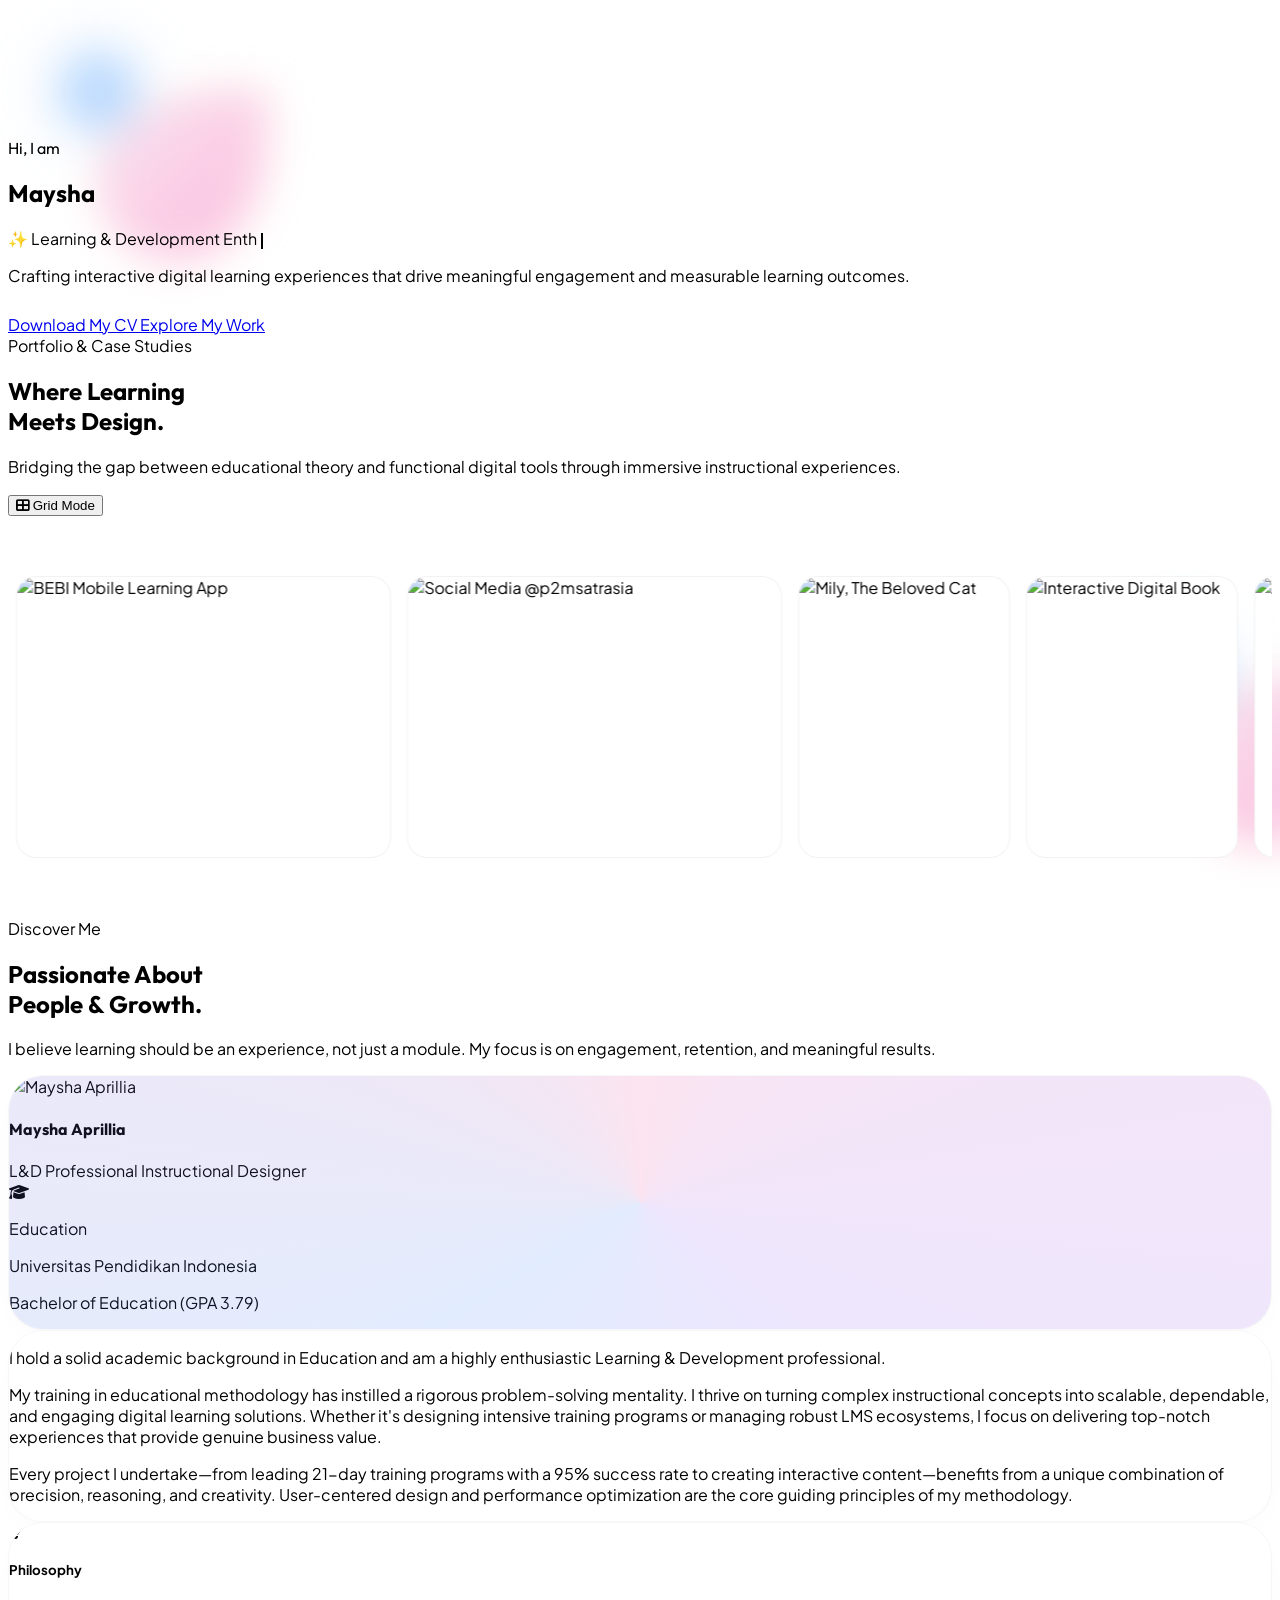
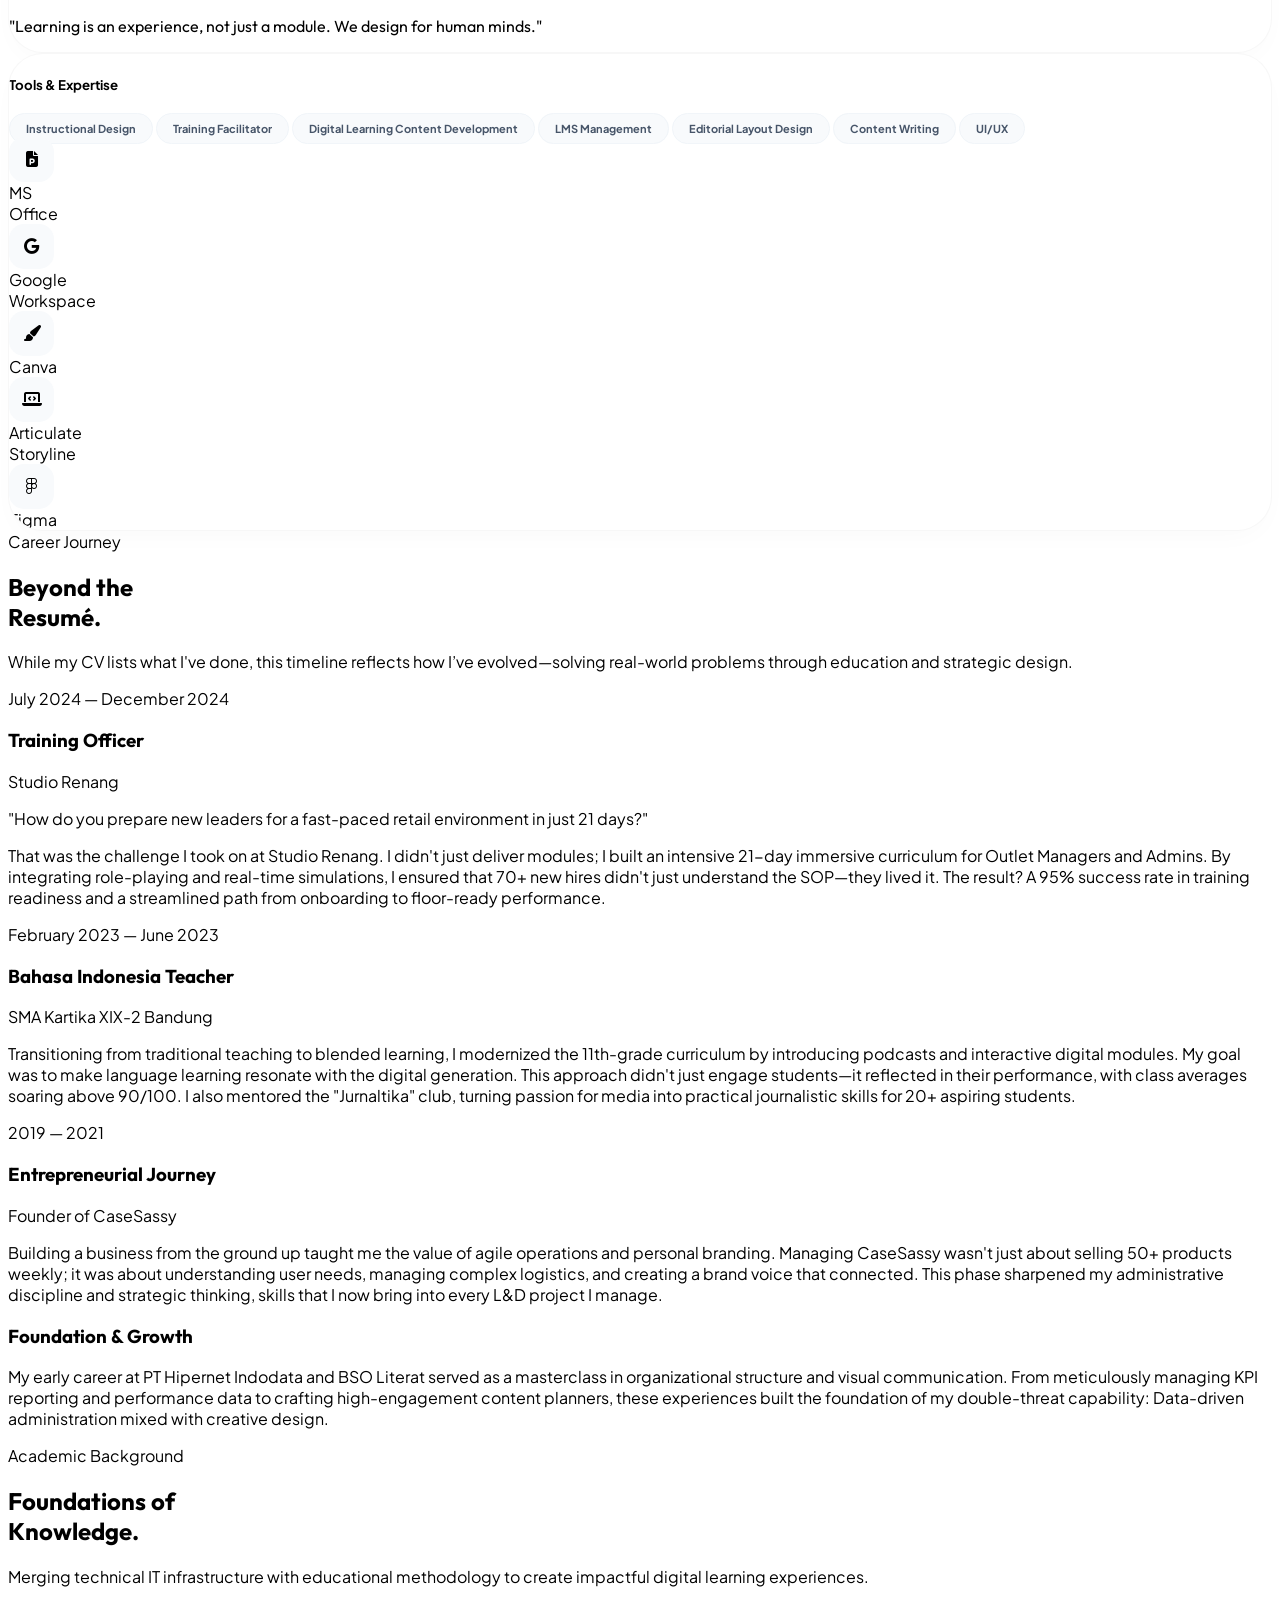
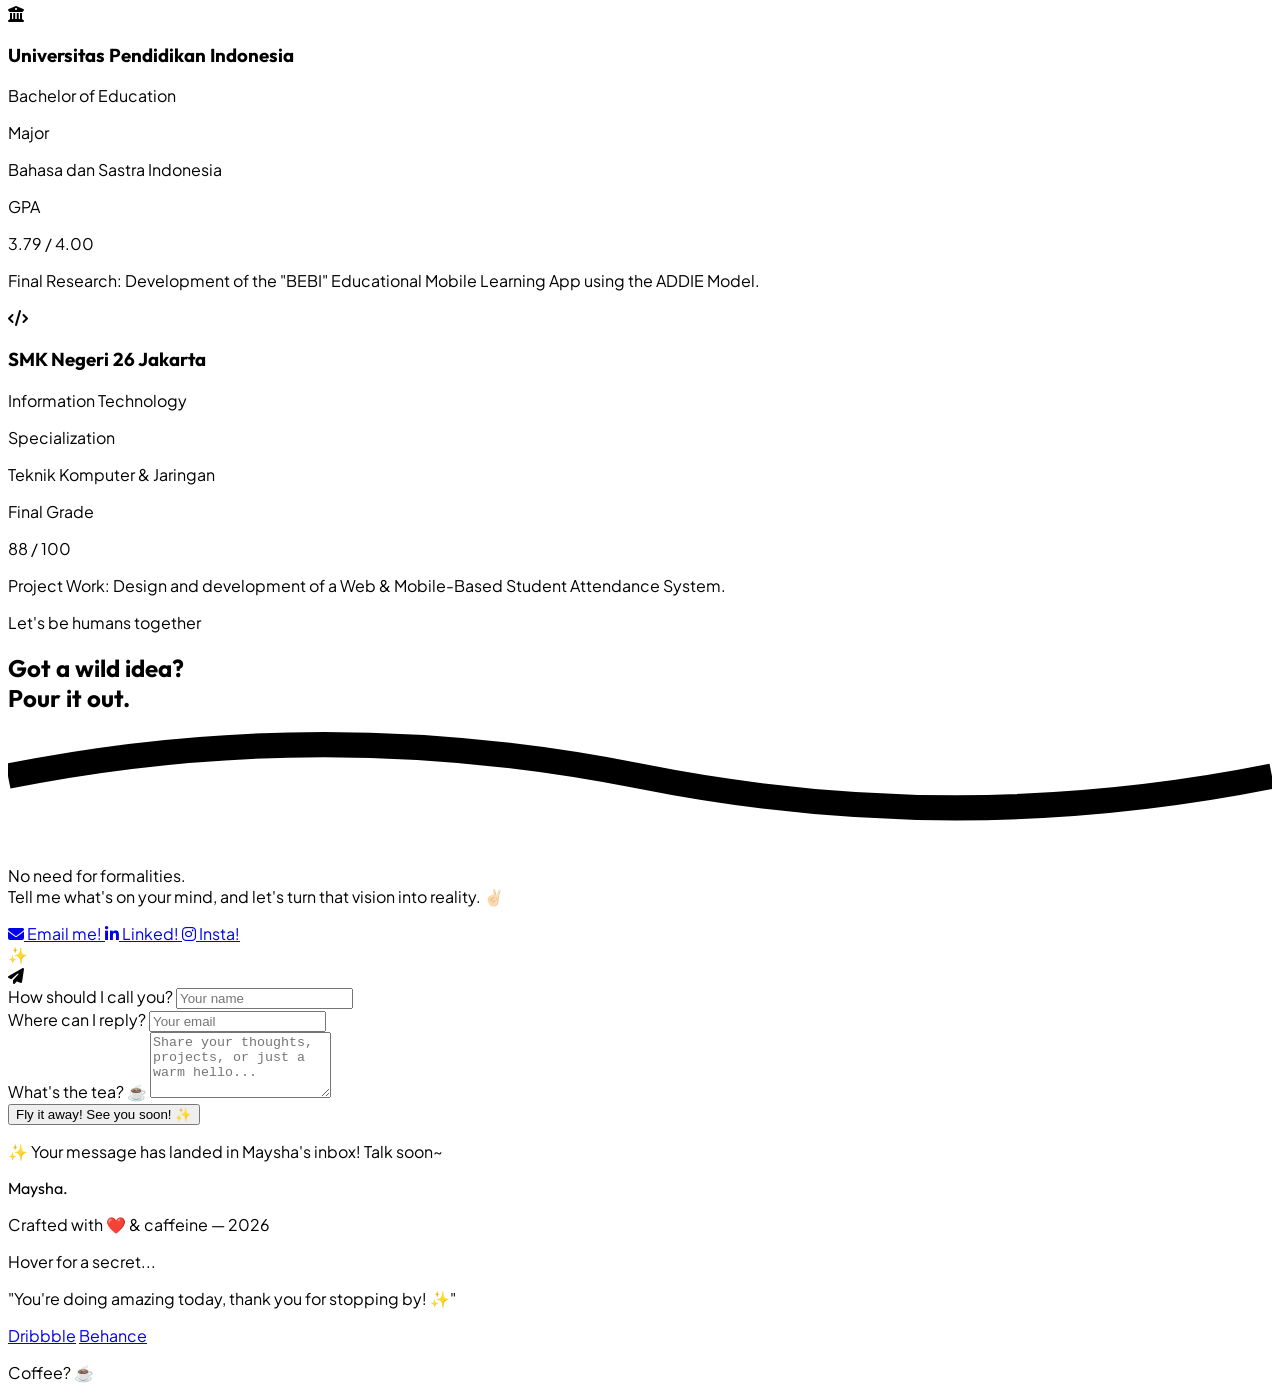
==== commit 0573c684: "Update index.html" ====
--- a/index.html
+++ b/index.html
@@ -5,7 +5,7 @@
     <meta name="viewport" content="width=device-width, initial-scale=1.0">
     <meta name="description" content="Maysha Aprillia - Learning & Development Professional | Instructional Designer | Digital Learning Content Specialist">
     <title>Maysha Aprillia | L&D Professional</title>
-	<link rel="icon" type="image/png" href="/portfolio/favicon.png">
+	<link rel="icon" type="image/png" href="./favicon.png">
     
     <!-- Tailwind CSS -->
     <script src="https://cdn.tailwindcss.com"></script>
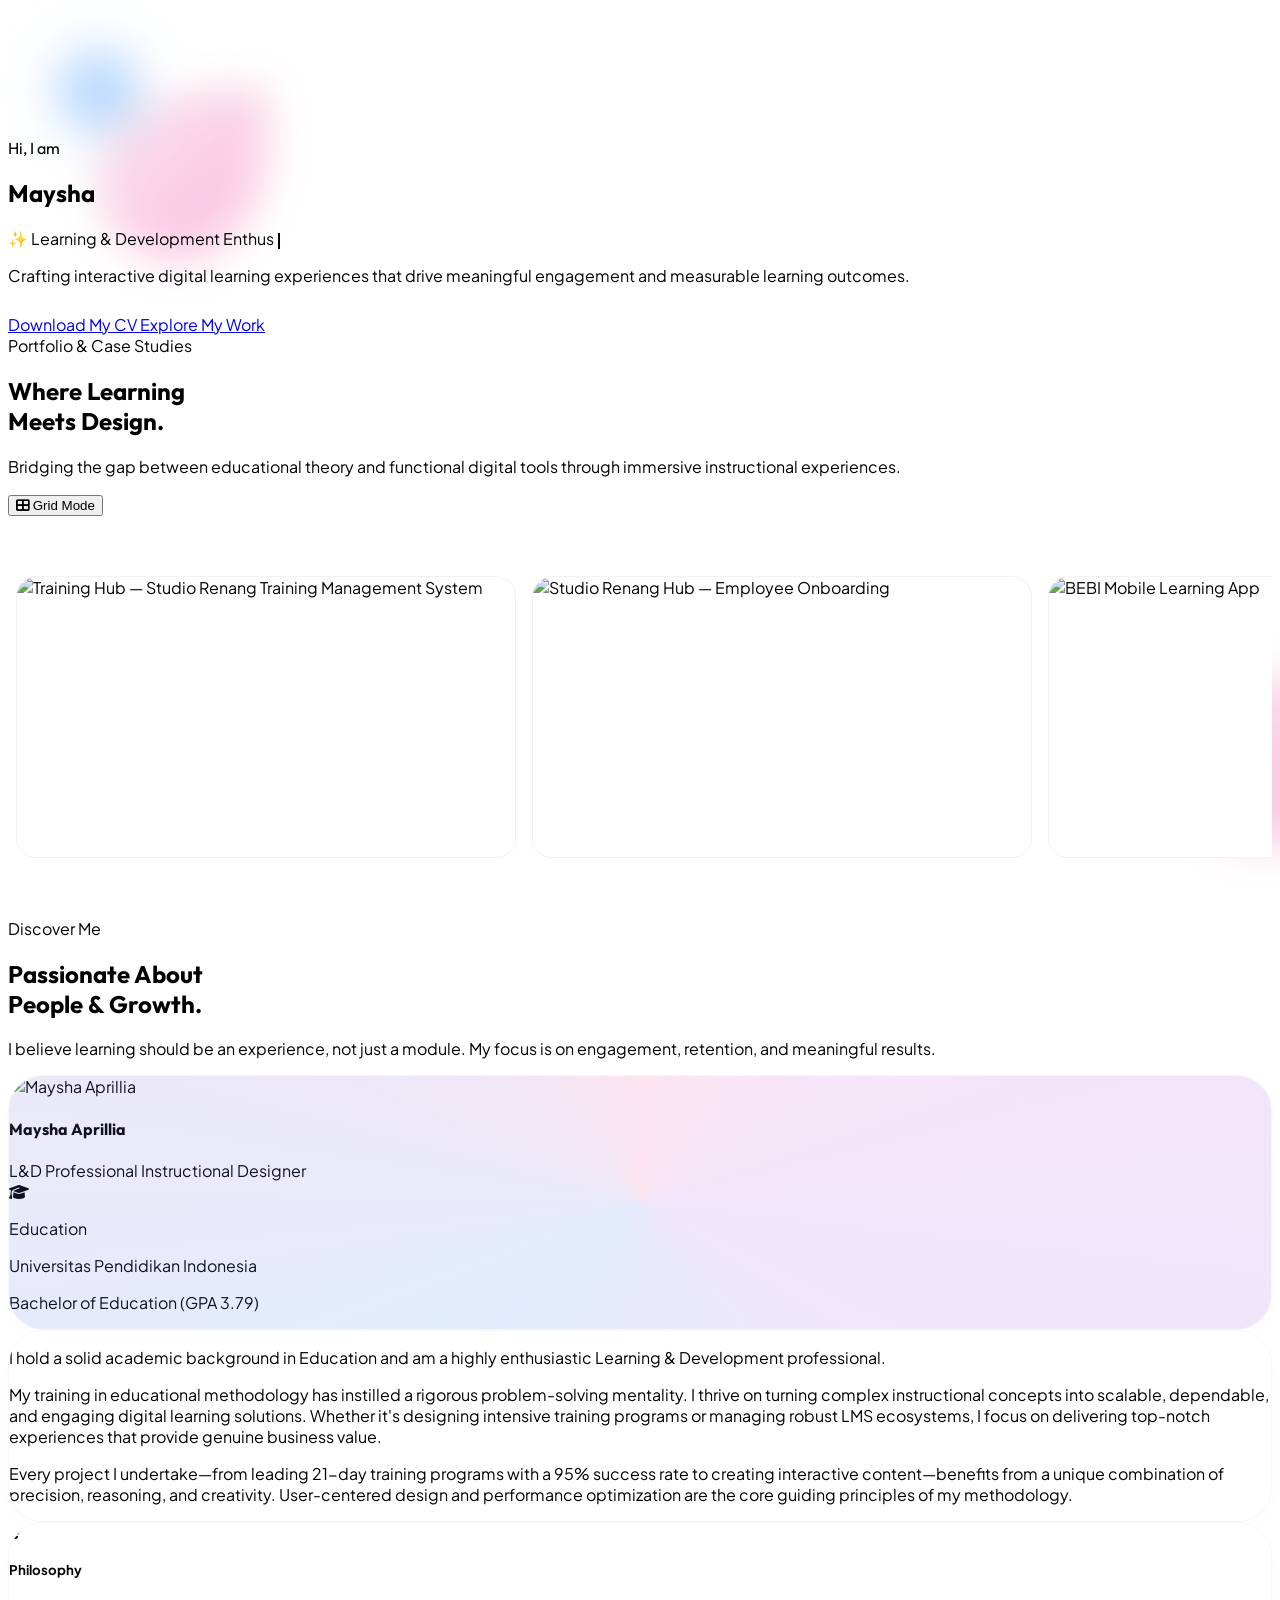
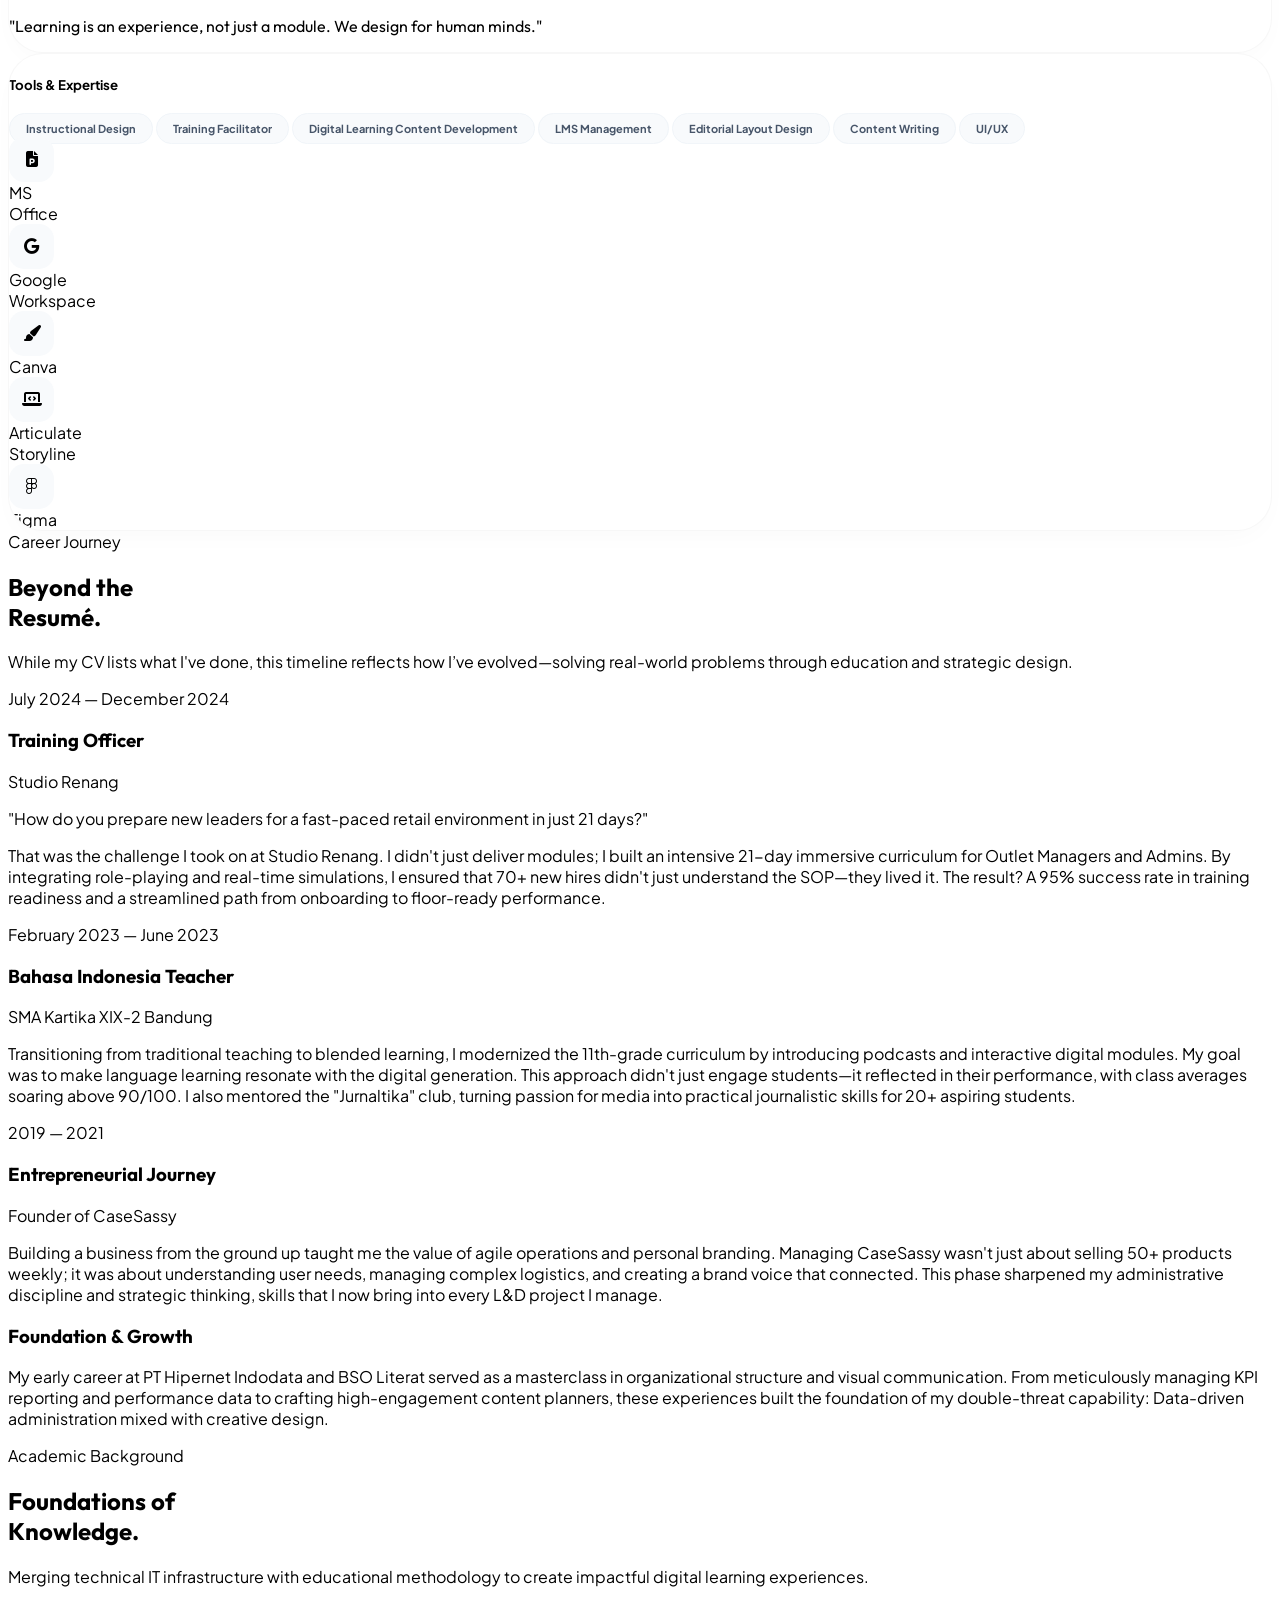
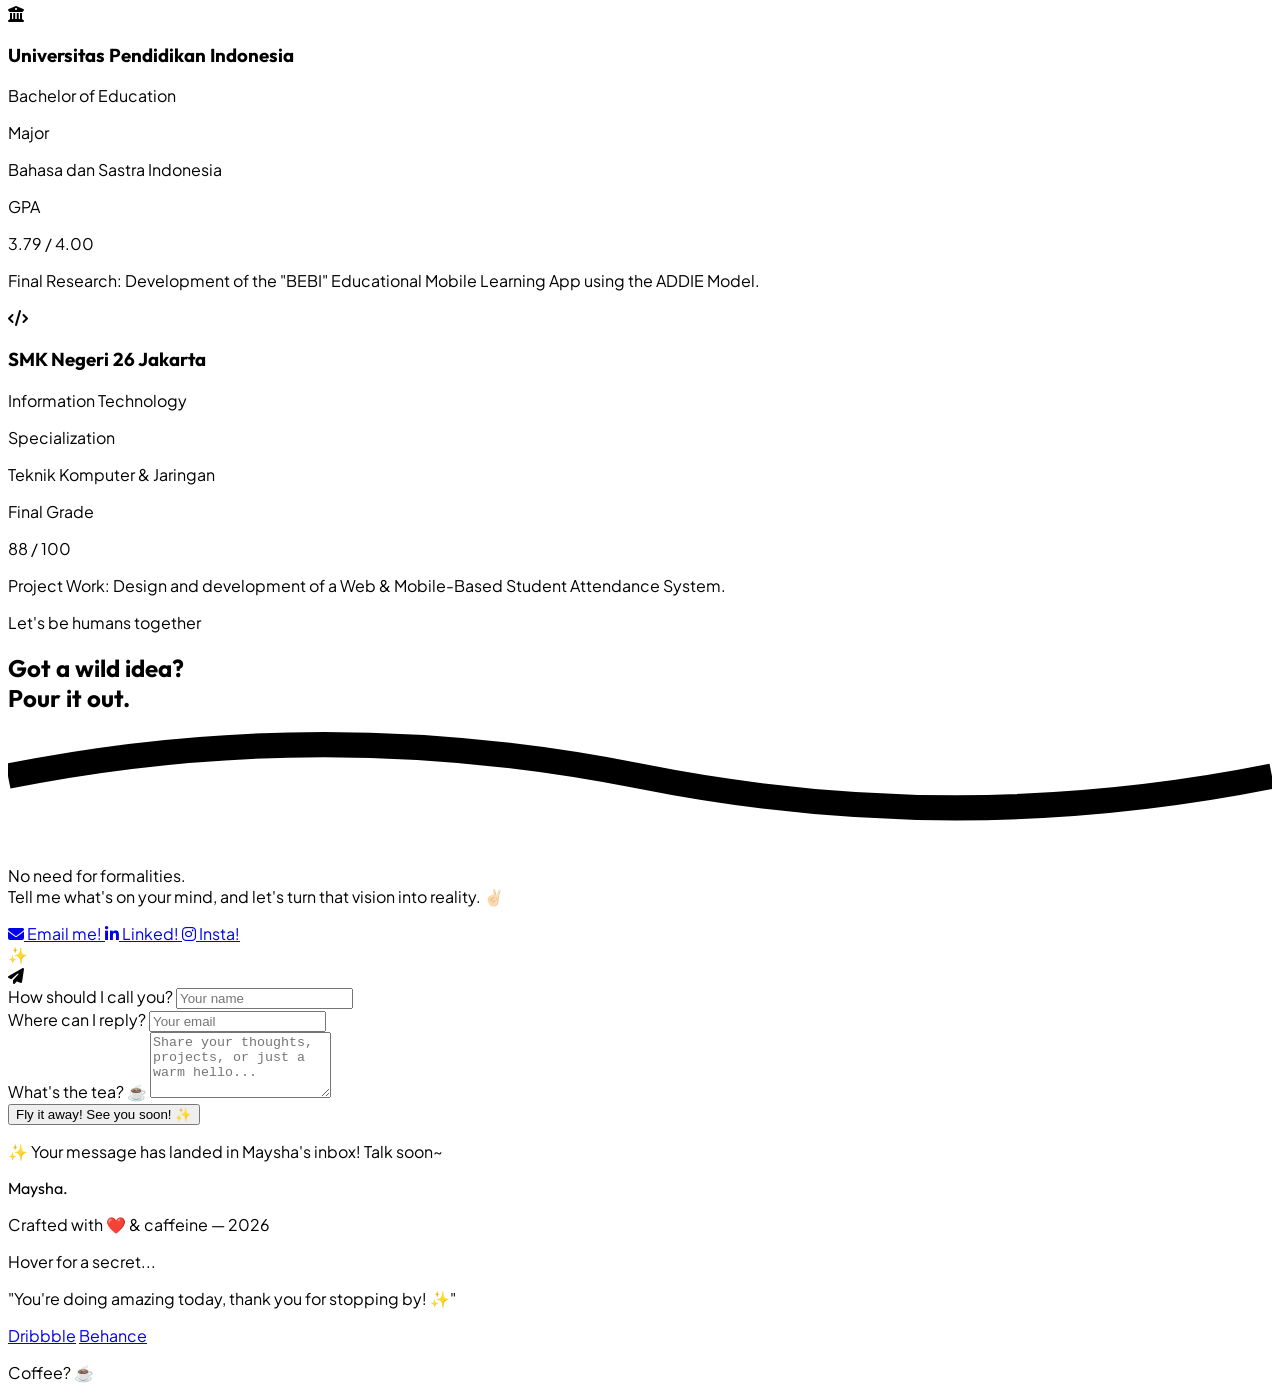
==== commit b2f4c6b3: "Update index.html" ====
--- a/index.html
+++ b/index.html
@@ -319,10 +319,9 @@
         }
 
         .project-img {
-            width: 100%;
             height: 100%;
-            object-fit: cover;
-			aspect-ratio: auto;
+            width: auto;
+            display: block;
             transition: transform 0.7s ease, filter 0.5s ease;
         }
 
@@ -475,12 +474,11 @@
             display: block;
         }
 
-        /* Gambar di grid mode: tinggi otomatis sesuai rasio asli */
+        /* Gambar di grid mode: tinggi otomatis mengikuti rasio ASLI file gambar (tidak dipaksa crop) */
         .grid-mode .project-img {
             height: auto !important;
-            aspect-ratio: var(--card-ratio, 4/3);
             width: 100%;
-            object-fit: cover;
+            object-fit: initial;
         }
 
 		/* ENHANCED SLOW PULSE ANIMATION (WHITE FOR PINK BUTTON) */
@@ -1124,17 +1122,15 @@
             const list = isGrid ? projectData : [...projectData, ...projectData];
 
             list.forEach((project, index) => {
-                const ratio = project.ratio || 4/3;
-                const width = Math.round(CARD_HEIGHT * ratio);
+                // Estimasi awal (biar nggak ada "flash" lebar 0 sebelum gambar dimuat)
+                const guessRatio = project.ratio || 4 / 3;
+                const guessWidth = Math.round(CARD_HEIGHT * guessRatio);
                 const realIdx = index % projectData.length;
 
                 const card = document.createElement('div');
                 card.className = 'project-card';
-                card.style.setProperty('--card-ratio', ratio);
-
-                // Slider mode: fixed width sesuai ratio
-                // Grid mode: lebar 100% kolom, tinggi auto (diatur CSS)
-                if (!isGrid) card.style.width = width + 'px';
+
+                if (!isGrid) card.style.width = guessWidth + 'px';
 
                 card.innerHTML = `
                     <img src="${project.img}" class="project-img" alt="${project.title}">
@@ -1148,6 +1144,21 @@
                     </div>
                 `;
                 card.addEventListener('click', () => { window.location.href = 'project.html?id=' + realIdx; });
+
+                // Setelah gambar asli dimuat, koreksi lebar kartu (slider mode) sesuai rasio ASLI
+                // filenya — bukan angka tebakan — jadi gambar nggak pernah kepotong.
+                if (!isGrid) {
+                    const imgEl = card.querySelector('.project-img');
+                    const applyRealRatio = () => {
+                        if (imgEl.naturalWidth && imgEl.naturalHeight) {
+                            const realRatio = imgEl.naturalWidth / imgEl.naturalHeight;
+                            card.style.width = Math.round(CARD_HEIGHT * realRatio) + 'px';
+                        }
+                    };
+                    if (imgEl.complete) applyRealRatio();
+                    else imgEl.addEventListener('load', applyRealRatio);
+                }
+
                 marquee.appendChild(card);
             });
         }
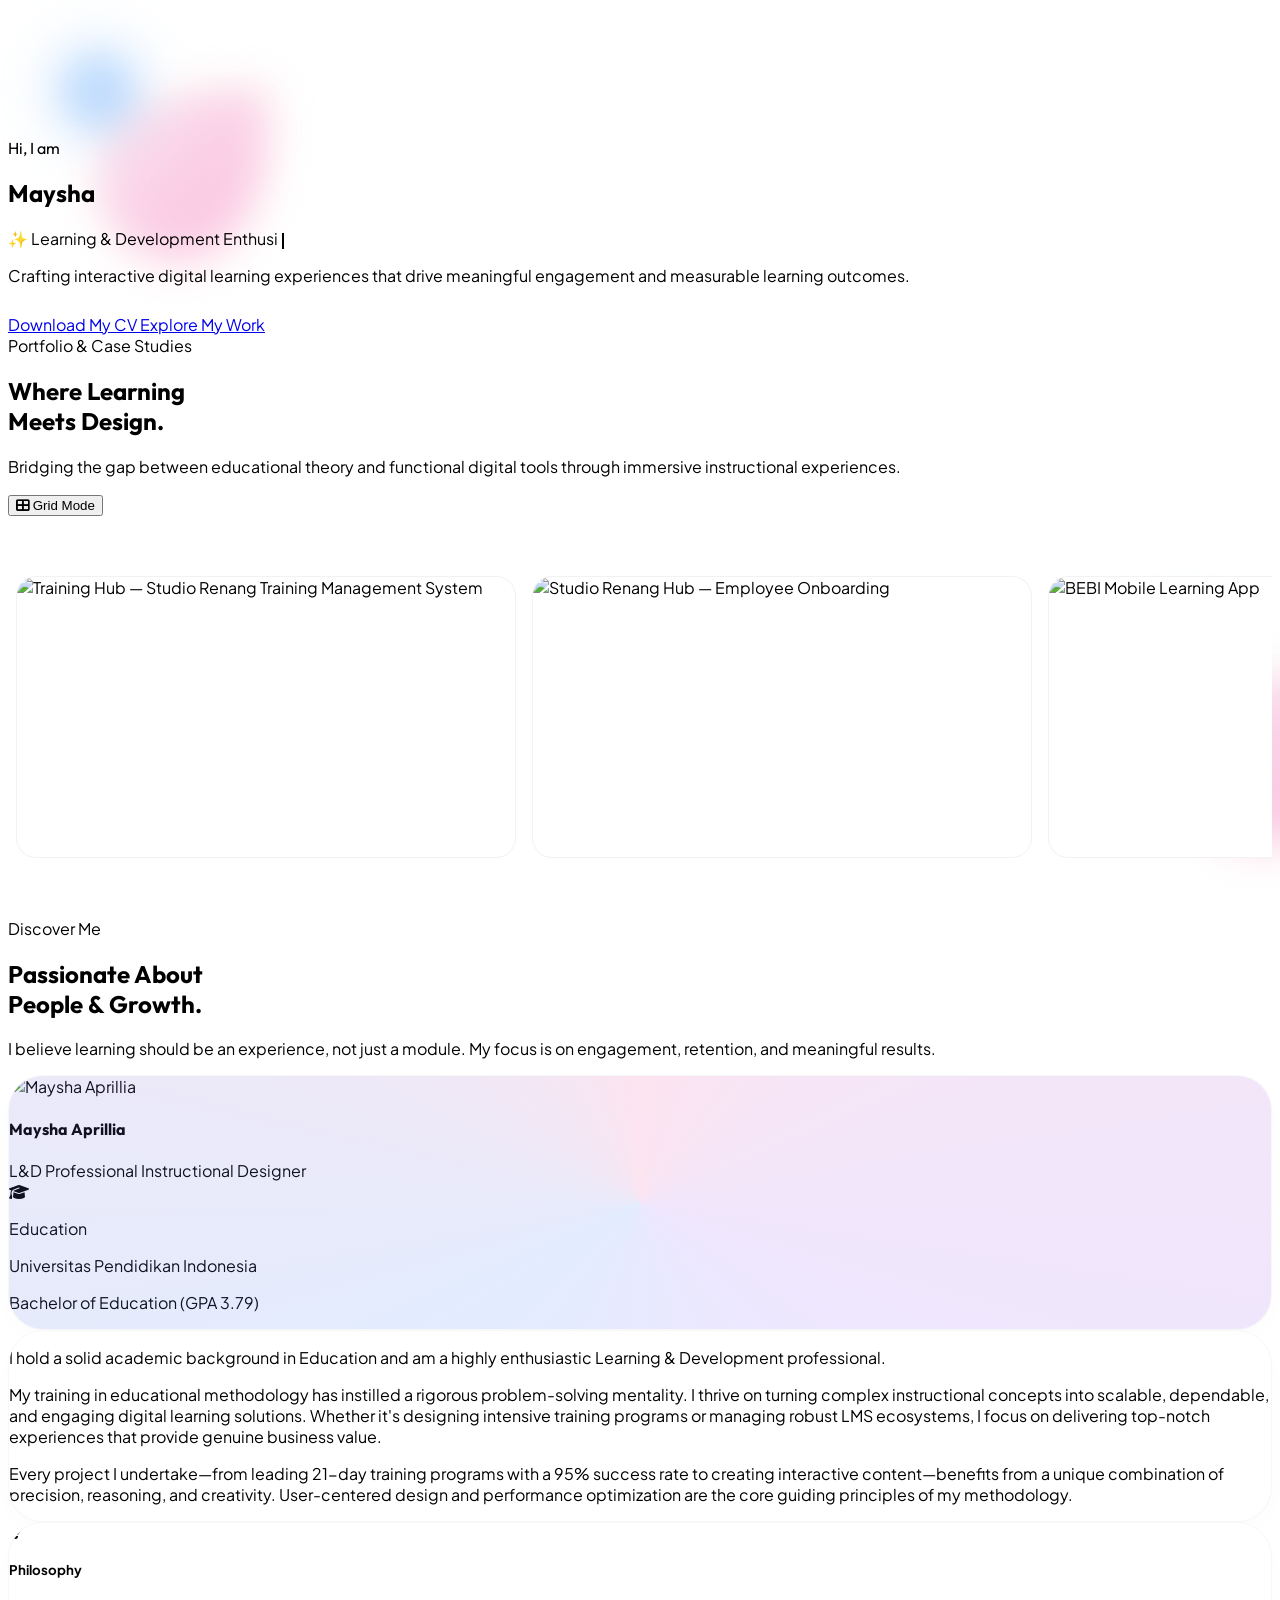
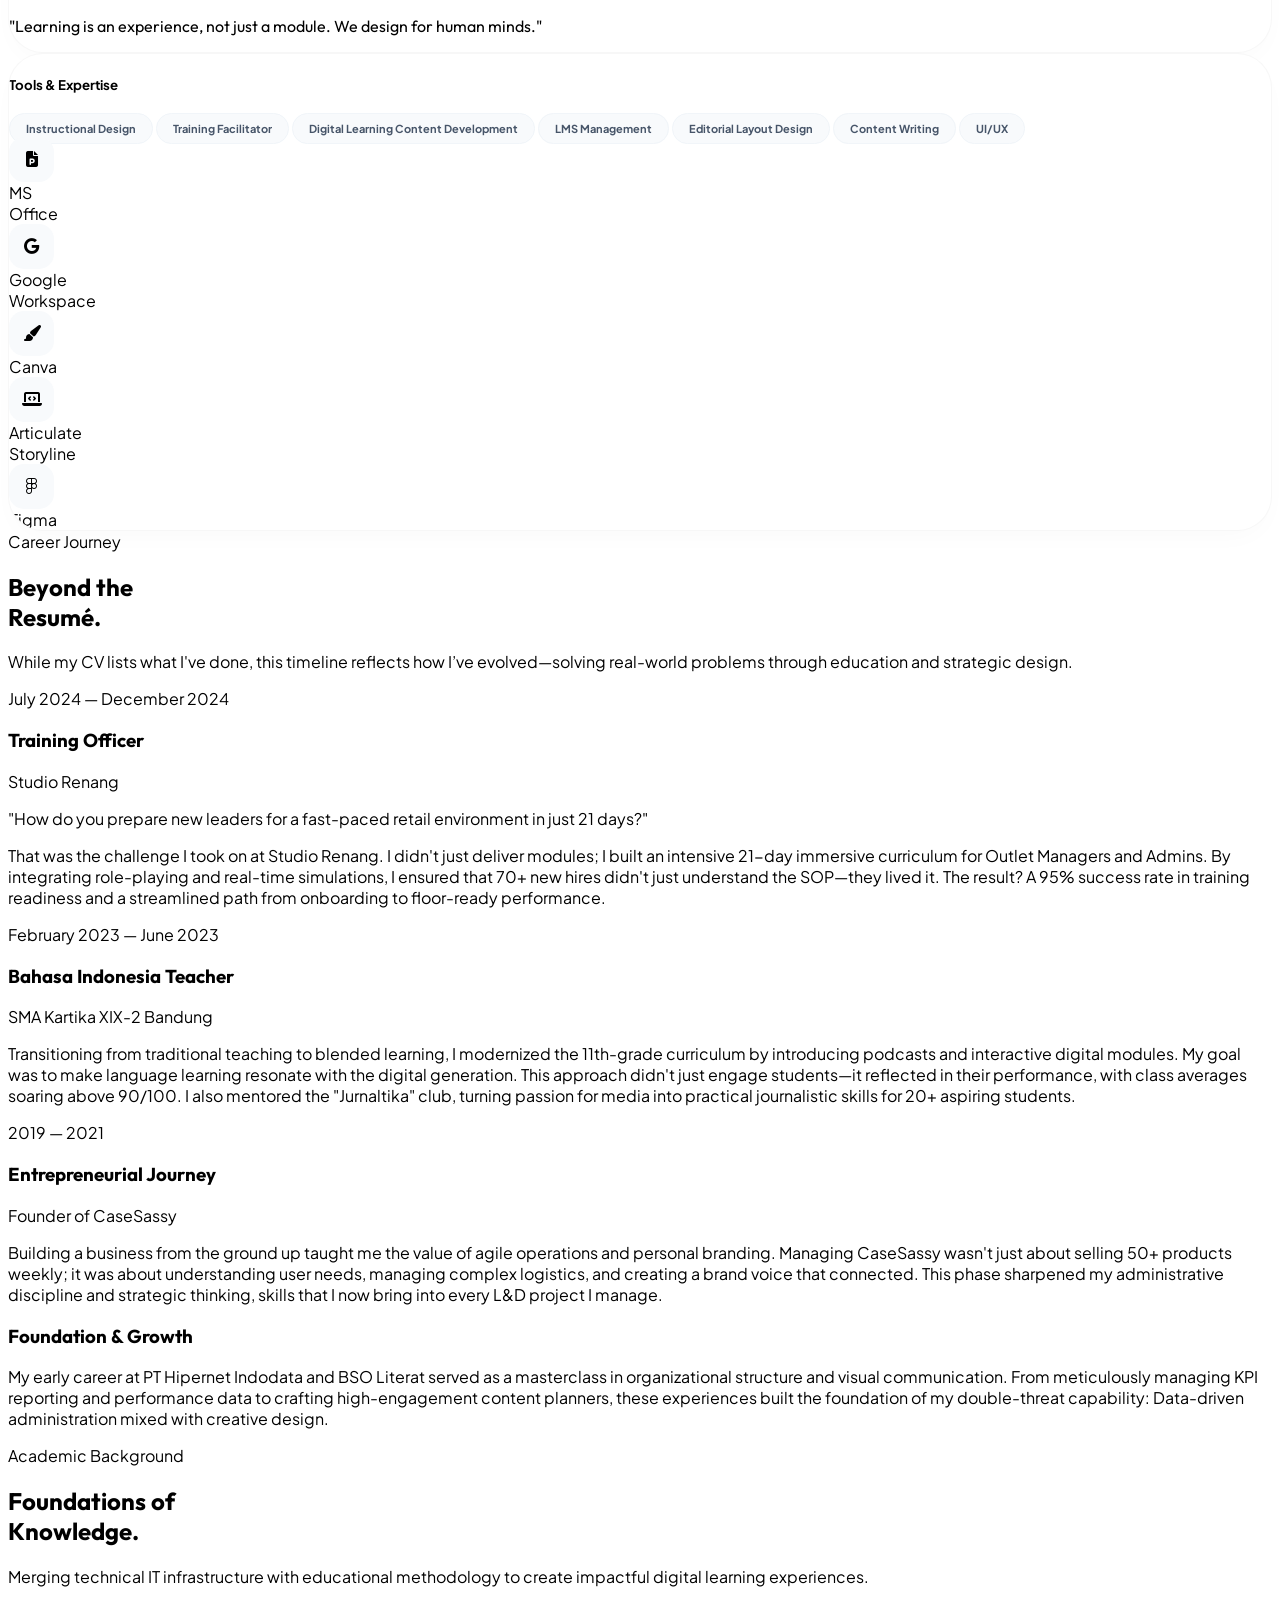
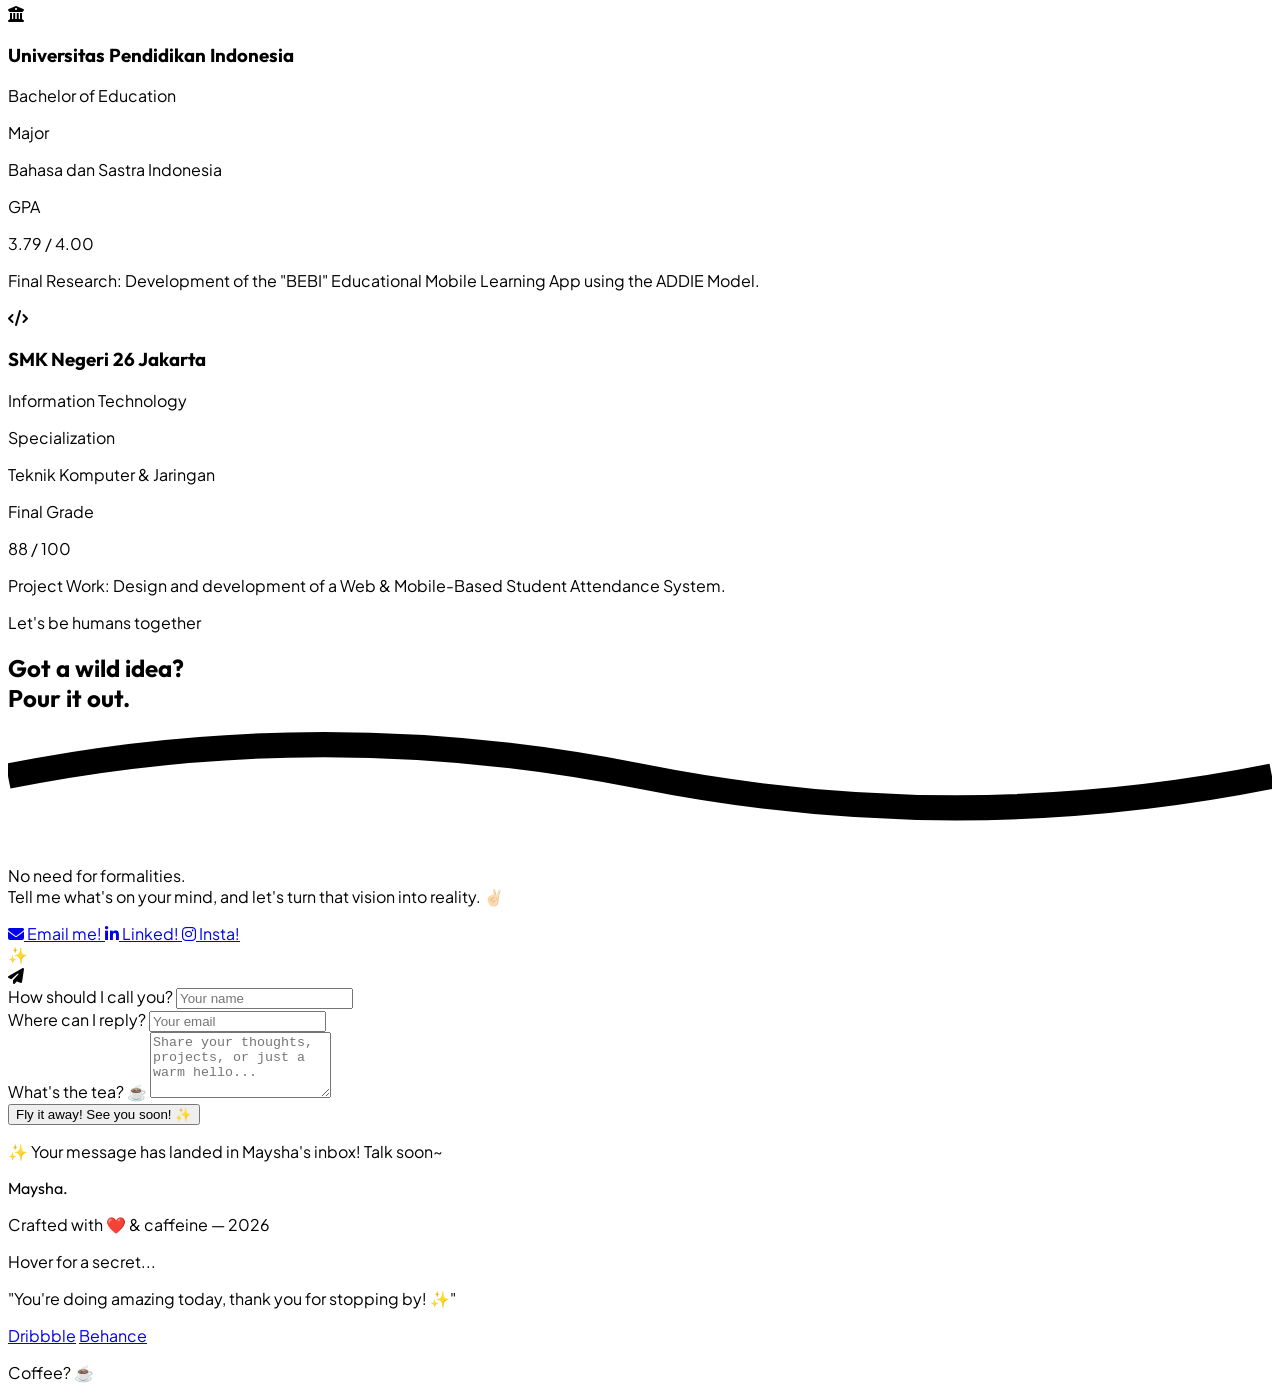
==== commit ceafbd51: "Update index.html" ====
--- a/index.html
+++ b/index.html
@@ -616,7 +616,7 @@
 
                     <div class="flex flex-wrap justify-center gap-6 mt-6">
                         <!-- BUTTON DOWNLOAD CV: Dengan Bullet Pulse & Animasi Icon Slide Down -->
-                        <a href="https://drive.google.com/file/d/1y6iEFd8xSufeArI94Qi6zAc3wOn26Ciw/view?usp=sharing" target="_blank" rel="noopener noreferrer" 
+                        <a href="https://drive.google.com/file/d/1muS3fCzfuuZ2RGuVoYcZDI-9Bv9lUkL6/view?usp=sharing" target="_blank" rel="noopener noreferrer" 
                            class="group inline-flex items-center px-10 py-4 rounded-2xl font-black uppercase tracking-widest text-xs bg-pink-500 text-white shadow-xl hover:shadow-pink-500/30 hover:-translate-y-1 transition-all duration-300">
                             <div class="pulse-bullet-container">
                                 <div class="pulse-bullet-main"></div>
